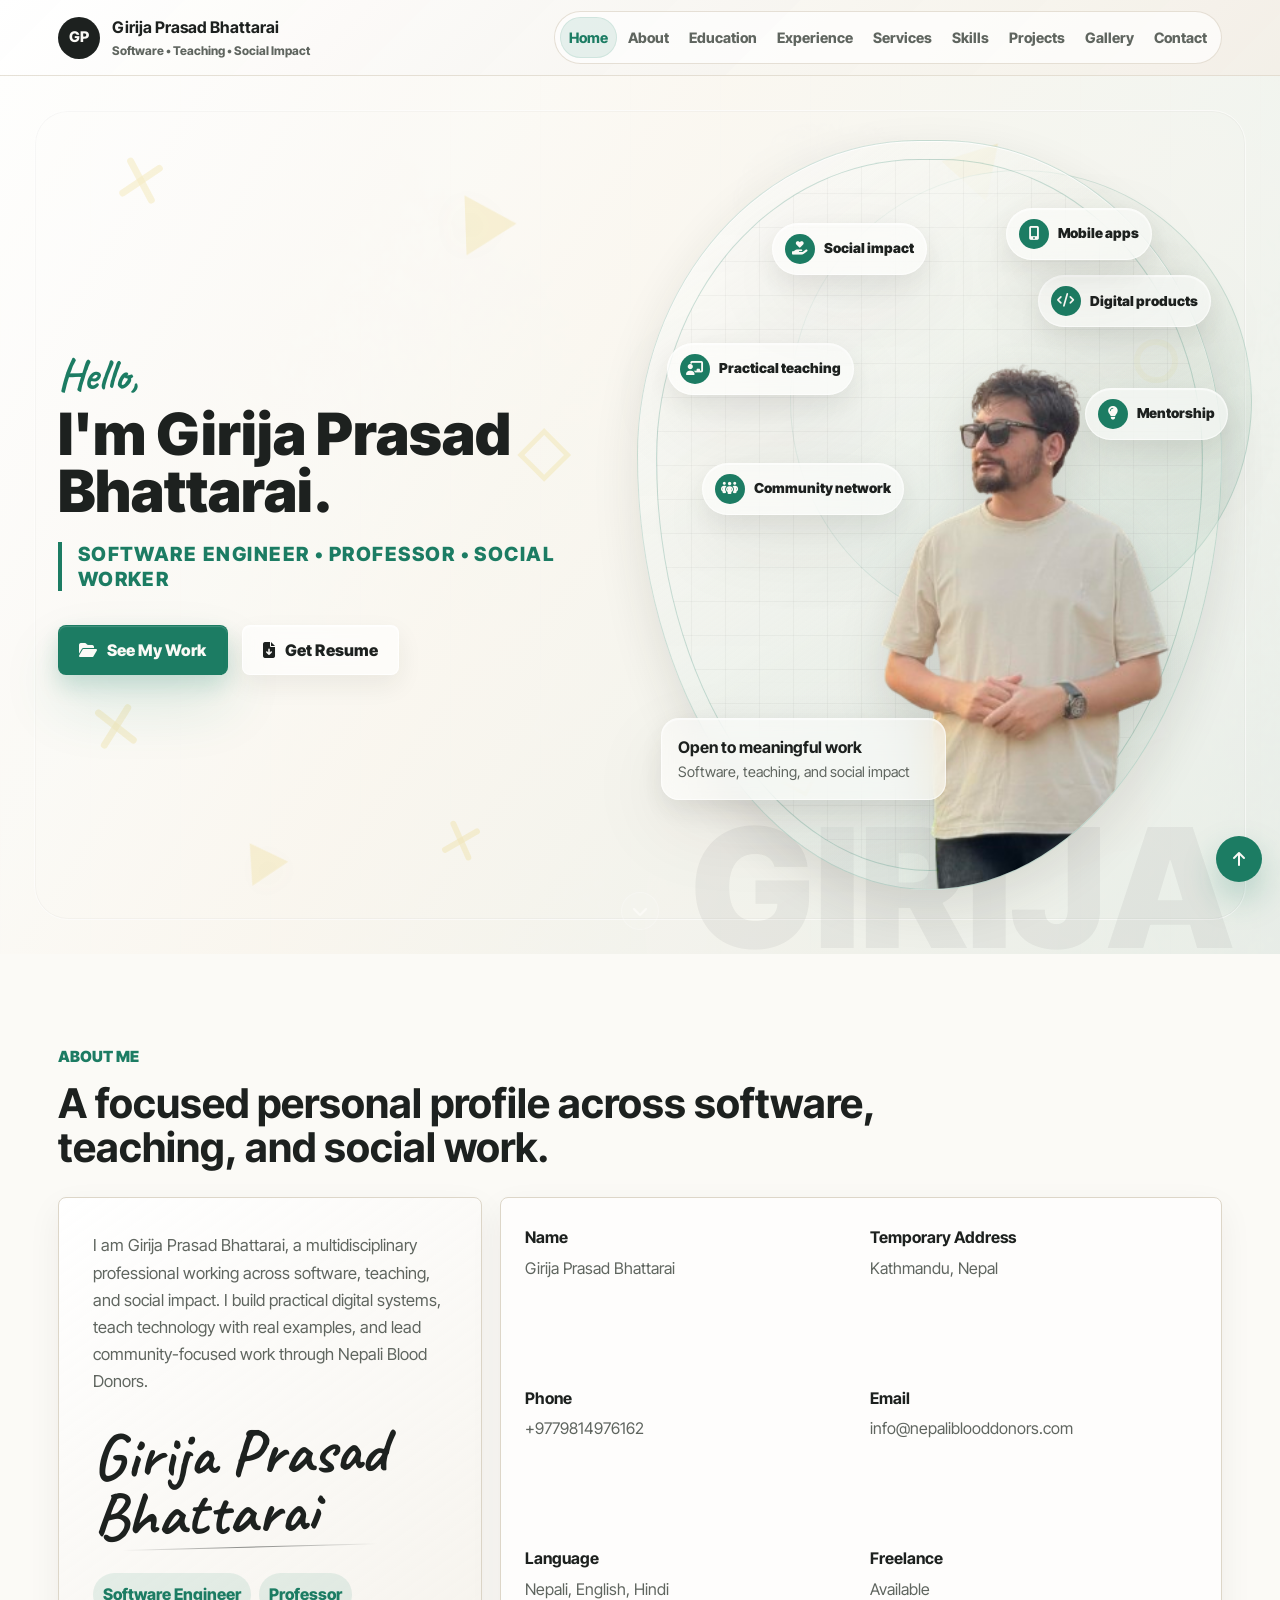
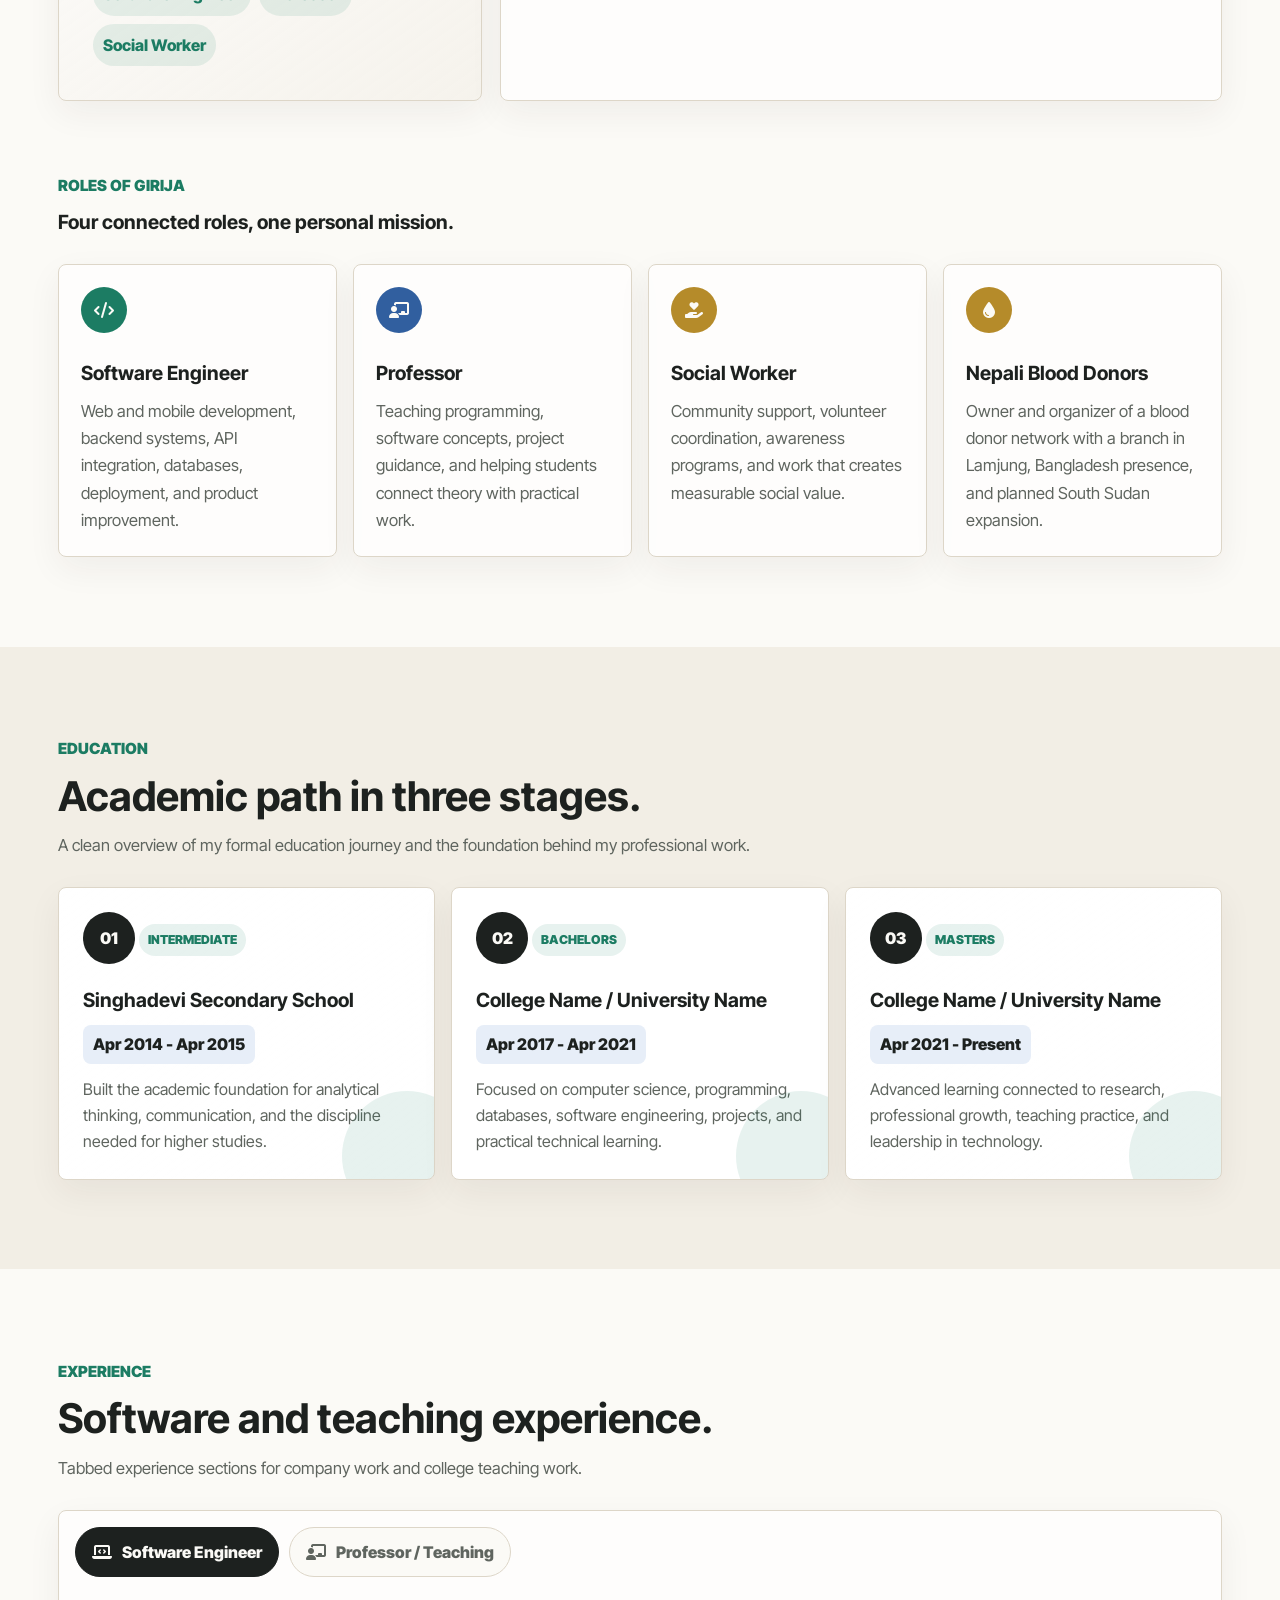
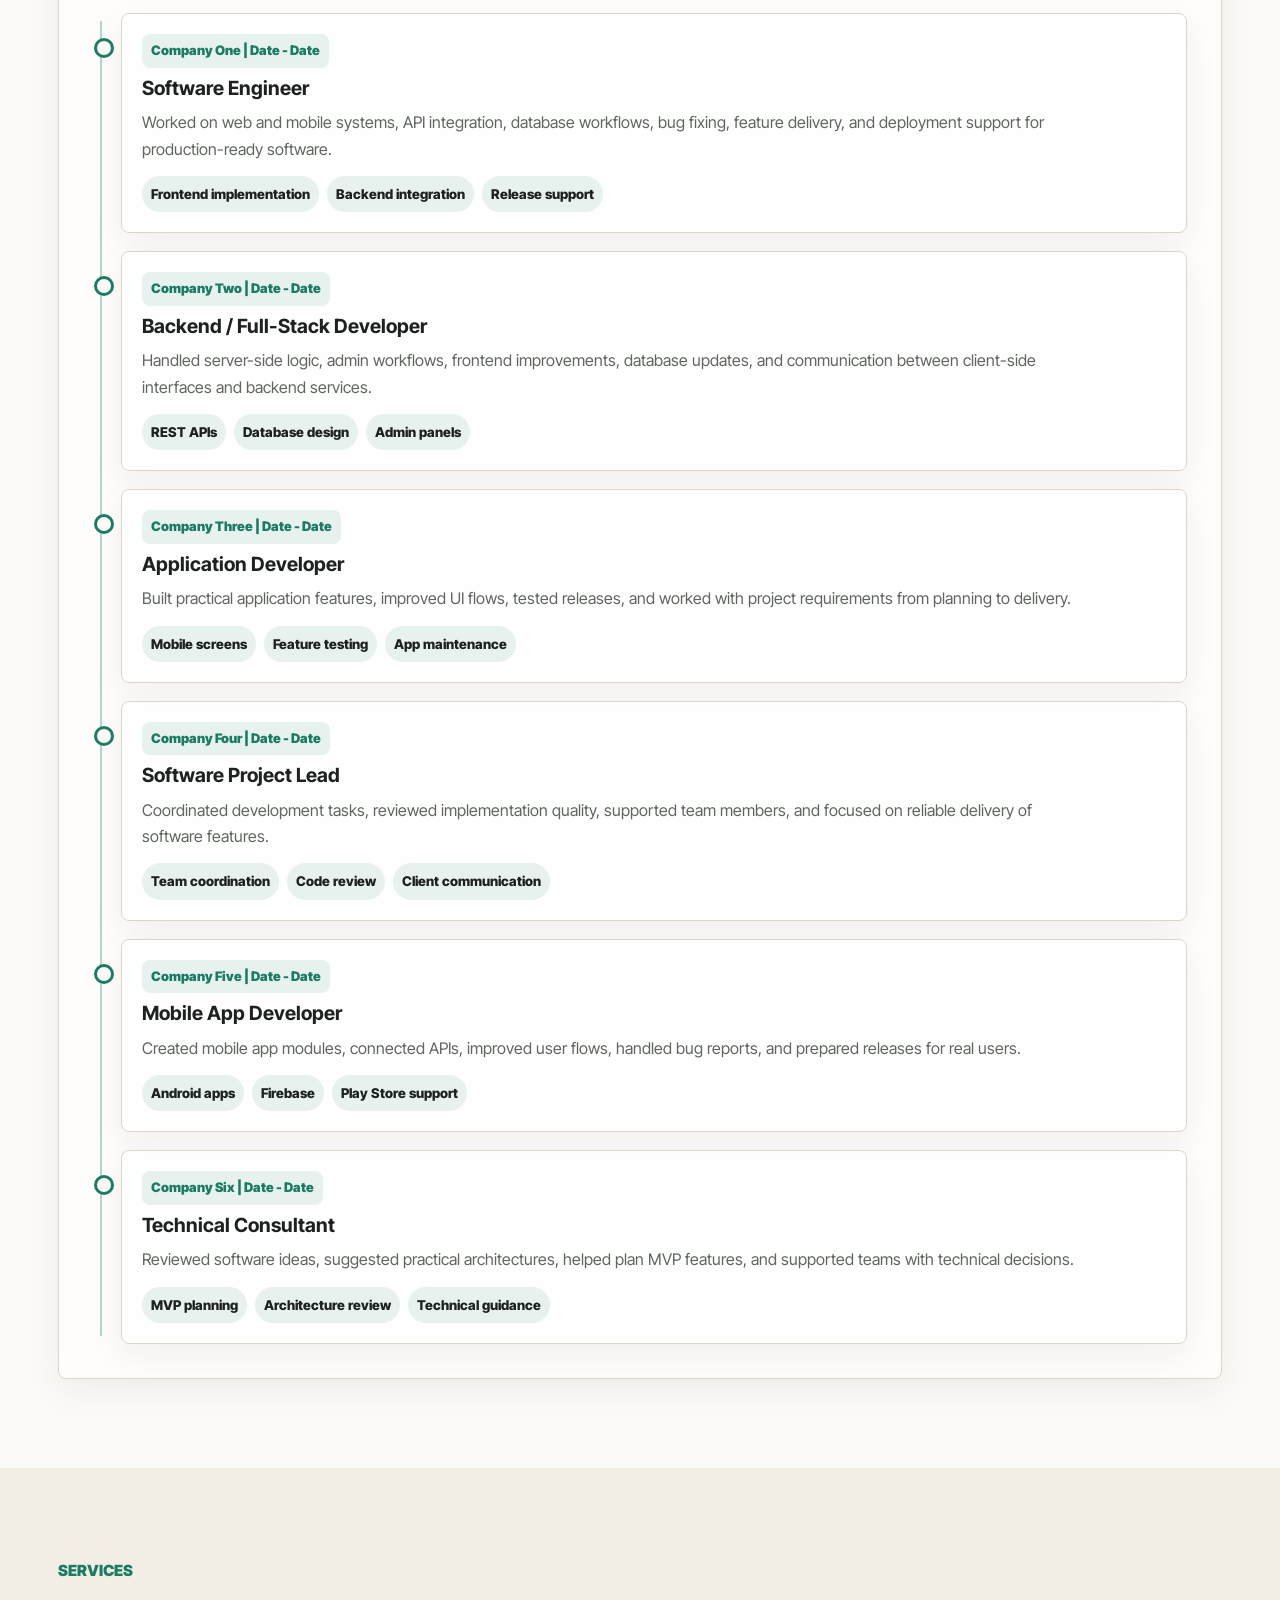
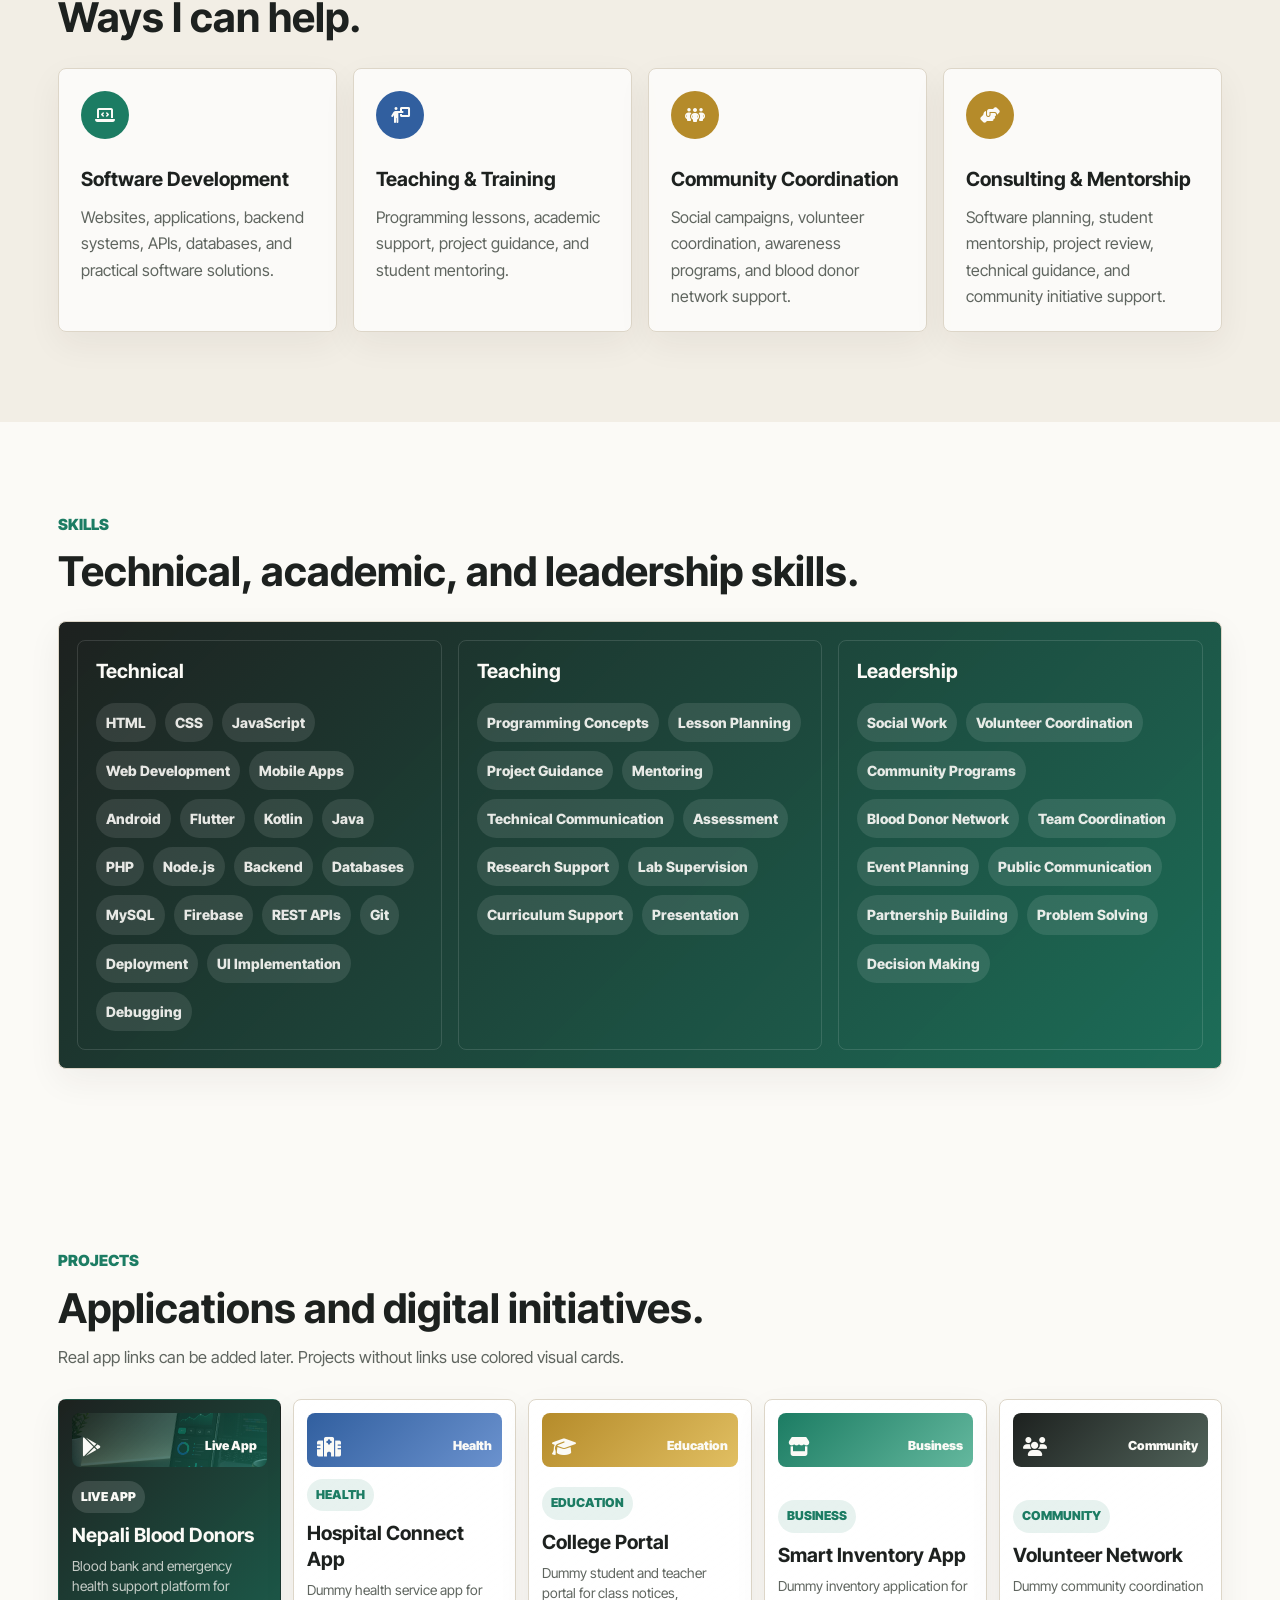
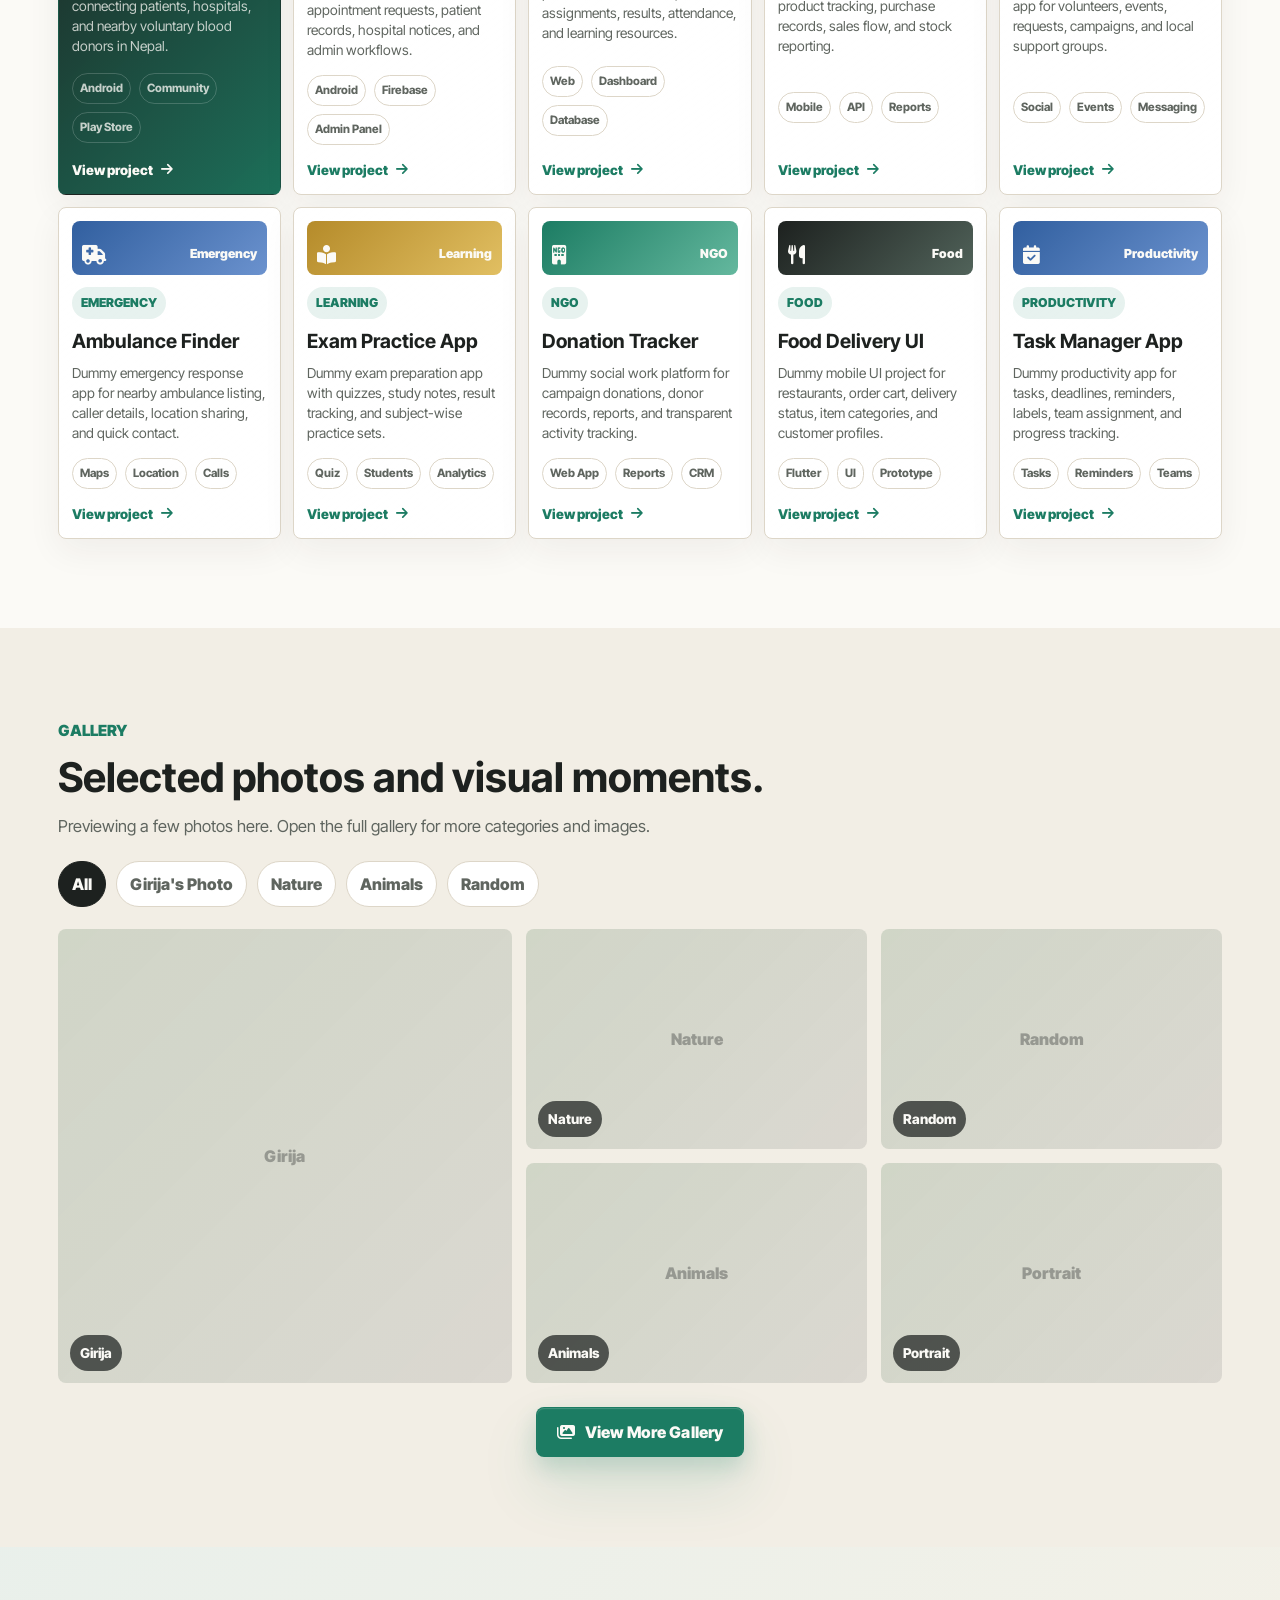
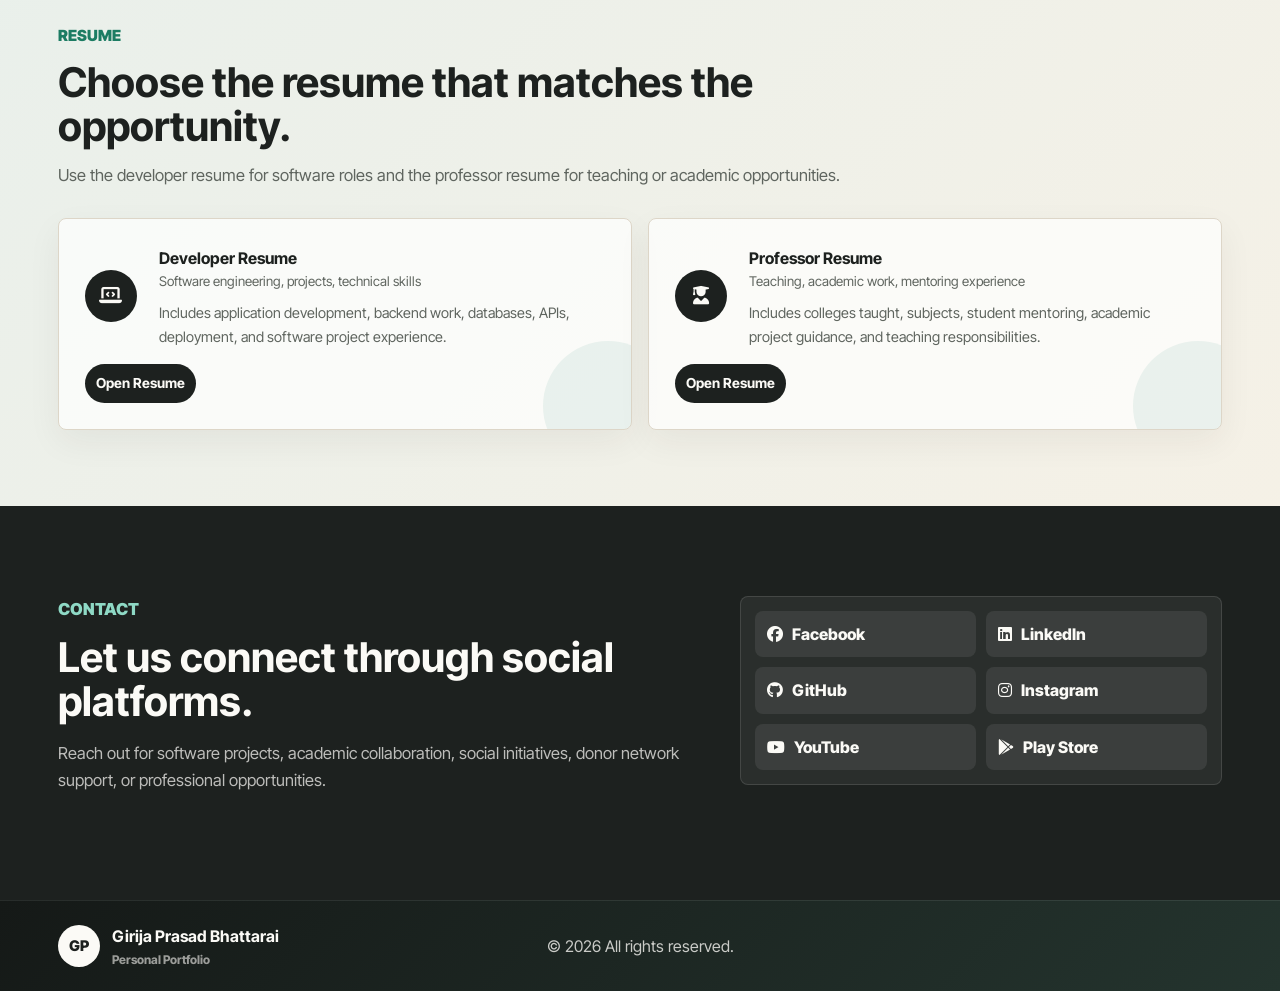
==== index.html @ 66f2dc42 "initial commit" ====
<!DOCTYPE html>
<html lang="en">
<head>
    <meta charset="UTF-8">
    <meta name="viewport" content="width=device-width, initial-scale=1.0">
    <meta name="description" content="Girija Prasad Bhattarai - software engineer, professor, social worker, and owner of Nepali Blood Donors.">
    <title>Girija Prasad Bhattarai | Personal Portfolio</title>
    <link rel="preconnect" href="https://cdnjs.cloudflare.com">
    <link rel="preconnect" href="https://fonts.googleapis.com">
    <link rel="preconnect" href="https://fonts.gstatic.com" crossorigin>
    <link href="https://fonts.googleapis.com/css2?family=Caveat:wght@500..700&family=Inter+Tight:wght@100..900&display=swap" rel="stylesheet">
    <link rel="stylesheet" href="https://cdnjs.cloudflare.com/ajax/libs/font-awesome/6.5.1/css/all.min.css">
    <link rel="stylesheet" href="style.css">
</head>
<body>
    <header class="site-header">
        <a class="brand" href="#home" aria-label="Girija Prasad Bhattarai home">
            <span class="brand-mark">GP</span>
            <span>
                <strong class="brand-text">Girija Prasad Bhattarai</strong>
                <small>Software &bull; Teaching &bull; Social Impact</small>
            </span>
        </a>

        <button class="menu-toggle" type="button" aria-label="Open navigation" aria-expanded="false">
            <i class="fa-solid fa-bars"></i>
        </button>

        <nav class="site-nav" aria-label="Primary navigation">
            <a class="nav-link active" href="#home">Home</a>
            <a class="nav-link" href="#about">About</a>
            <a class="nav-link" href="#education">Education</a>
            <a class="nav-link" href="#experience">Experience</a>
            <a class="nav-link" href="#services">Services</a>
            <a class="nav-link" href="#skills">Skills</a>
            <a class="nav-link" href="#projects">Projects</a>
            <a class="nav-link" href="#gallery">Gallery</a>
            <a class="nav-link" href="#contact">Contact</a>
        </nav>
    </header>

    <main>
        <section id="home" class="hero section-anchor">
            <div class="hero-backdrop" aria-hidden="true"></div>
            <div class="hero-shapes" aria-hidden="true">
                <span class="hero-shape shape-x shape-one"></span>
                <span class="hero-shape shape-triangle shape-two"></span>
                <span class="hero-shape shape-diamond shape-three"></span>
                <span class="hero-shape shape-x shape-four"></span>
                <span class="hero-shape shape-triangle shape-five"></span>
                <span class="hero-shape shape-circle shape-six"></span>
                <span class="hero-shape shape-x shape-seven"></span>
                <span class="hero-shape shape-diamond shape-eight"></span>
                <span class="hero-shape shape-triangle shape-nine"></span>
            </div>

            <div class="hero-layout">
                <div class="hero-text reveal">
                    <p class="welcome">Hello,</p>
                    <h1>I'm Girija Prasad Bhattarai.</h1>
                    <p class="intro">Software Engineer &bull; Professor &bull; Social Worker</p>
                    <div class="hero-actions">
                        <a class="btn dark" href="#projects"><i class="fa-solid fa-folder-open"></i> See My Work</a>
                        <a class="btn light" href="#resume"><i class="fa-solid fa-file-arrow-down"></i> Get Resume</a>
                    </div>
                </div>

                <div class="hero-portrait reveal" aria-hidden="true">
                    <div class="portrait-frame">
                        <div class="portrait-ring"></div>
                        <img src="assets/gp-photo-nobg.png" alt="">
                    </div>
                    <div class="hero-float hero-float-code">
                        <i class="fa-solid fa-code"></i>
                        <span>Digital products</span>
                    </div>
                    <div class="hero-float hero-float-teach">
                        <i class="fa-solid fa-chalkboard-user"></i>
                        <span>Practical teaching</span>
                    </div>
                    <div class="hero-float hero-float-social">
                        <i class="fa-solid fa-hand-holding-heart"></i>
                        <span>Social impact</span>
                    </div>
                    <div class="hero-float hero-float-mobile">
                        <i class="fa-solid fa-mobile-screen-button"></i>
                        <span>Mobile apps</span>
                    </div>
                    <div class="hero-float hero-float-mentor">
                        <i class="fa-solid fa-lightbulb"></i>
                        <span>Mentorship</span>
                    </div>
                    <div class="hero-float hero-float-network">
                        <i class="fa-solid fa-people-group"></i>
                        <span>Community network</span>
                    </div>
                    <div class="hero-badge">
                        <strong>Open to meaningful work</strong>
                        <span>Software, teaching, and social impact</span>
                    </div>
                </div>
            </div>
            <a class="scroll-cue" href="#about" aria-label="Scroll to about section">
                <i class="fa-solid fa-chevron-down"></i>
            </a>
        </section>

        <section id="about" class="section section-anchor">
            <div class="section-title reveal">
                <p class="kicker">About Me</p>
                <h2>A focused personal profile across software, teaching, and social work.</h2>
            </div>

            <div class="about-grid about-modern">
                <article class="story about-card-primary reveal">
                    <p>I am Girija Prasad Bhattarai, a multidisciplinary professional working across software, teaching, and social impact. I build practical digital systems, teach technology with real examples, and lead community-focused work through Nepali Blood Donors.</p>
                    <p class="signature-text">Girija Prasad Bhattarai</p>
                    <div class="about-highlights">
                        <span>Software Engineer</span>
                        <span>Professor</span>
                        <span>Social Worker</span>
                    </div>
                </article>

                <div class="details profile-details reveal">
                    <span><strong>Name</strong> Girija Prasad Bhattarai</span>
                    <span><strong>Temporary Address</strong> Kathmandu, Nepal</span>
                    <span><strong>Phone</strong> +9779814976162</span>
                    <span><strong>Email</strong> info@nepaliblooddonors.com</span>
                    <span><strong>Language</strong> Nepali, English, Hindi</span>
                    <span><strong>Freelance</strong> Available</span>

                </div>
            </div>

            <div class="section-title role-title reveal">
                <p class="kicker">Roles of Girija</p>
                <h3>Four connected roles, one personal mission.</h3>
            </div>

            <div class="work-grid">
                <a class="work-card reveal" href="#experience" data-select-tab="software-panel">
                    <i class="fa-solid fa-code"></i>
                    <h3>Software Engineer</h3>
                    <p>Web and mobile development, backend systems, API integration, databases, deployment, and product improvement.</p>
                </a>
                <a class="work-card reveal" href="#experience" data-select-tab="teaching-panel">
                    <i class="fa-solid fa-chalkboard-user"></i>
                    <h3>Professor</h3>
                    <p>Teaching programming, software concepts, project guidance, and helping students connect theory with practical work.</p>
                </a>
                <a class="work-card reveal" href="social-work.html">
                    <i class="fa-solid fa-hand-holding-heart"></i>
                    <h3>Social Worker</h3>
                    <p>Community support, volunteer coordination, awareness programs, and work that creates measurable social value.</p>
                </a>
                <a class="work-card reveal" href="nepali-blood-donors.html">
                    <i class="fa-solid fa-droplet"></i>
                    <h3>Nepali Blood Donors</h3>
                    <p>Owner and organizer of a blood donor network with a branch in Lamjung, Bangladesh presence, and planned South Sudan expansion.</p>
                </a>
            </div>
        </section>

        <section id="education" class="section muted-section section-anchor">
            <div class="section-title reveal">
                <p class="kicker">Education</p>
                <h2>Academic path in three stages.</h2>
                <p class="section-note">A clean overview of my formal education journey and the foundation behind my professional work.</p>
            </div>

            <div class="education-grid">
                <article class="education-card reveal">
                    <span class="education-step">01</span>
                    <span class="tag">Intermediate</span>
                    <h3>Singhadevi Secondary School</h3>
                    <p class="education-date">Apr 2014 - Apr 2015</p>
                    <p>Built the academic foundation for analytical thinking, communication, and the discipline needed for higher studies.</p>
                </article>
                <article class="education-card reveal">
                    <span class="education-step">02</span>
                    <span class="tag">Bachelors</span>
                    <h3>College Name / University Name</h3>
                    <p class="education-date">Apr 2017 - Apr 2021</p>
                    <p>Focused on computer science, programming, databases, software engineering, projects, and practical technical learning.</p>
                </article>
                <article class="education-card reveal">
                    <span class="education-step">03</span>
                    <span class="tag">Masters</span>
                    <h3>College Name / University Name</h3>
                    <p class="education-date">Apr 2021 - Present</p>
                    <p>Advanced learning connected to research, professional growth, teaching practice, and leadership in technology.</p>
                </article>
            </div>
        </section>

        <section id="experience" class="section section-anchor">
            <div class="section-title reveal">
                <p class="kicker">Experience</p>
                <h2>Software and teaching experience.</h2>
                <p class="section-note">Tabbed experience sections for company work and college teaching work.</p>
            </div>

            <div class="experience-tabs reveal">
                <div class="tab-list" role="tablist" aria-label="Experience categories">
                    <button class="tab-button active" type="button" role="tab" aria-selected="true" aria-controls="software-panel" id="software-tab" data-tab="software-panel">
                        <i class="fa-solid fa-laptop-code"></i>
                        Software Engineer
                    </button>
                    <button class="tab-button" type="button" role="tab" aria-selected="false" aria-controls="teaching-panel" id="teaching-tab" data-tab="teaching-panel">
                        <i class="fa-solid fa-chalkboard-user"></i>
                        Professor / Teaching
                    </button>
                </div>

                <div class="tab-panel active" id="software-panel" role="tabpanel" aria-labelledby="software-tab">
                    <div class="timeline-line" id="software-experience-list"></div>
                </div>

                <div class="tab-panel" id="teaching-panel" role="tabpanel" aria-labelledby="teaching-tab" hidden>
                    <div class="timeline-line" id="teaching-experience-list"></div>
                </div>
            </div>
        </section>

        <section id="services" class="section muted-section section-anchor">
            <div class="section-title reveal">
                <p class="kicker">Services</p>
                <h2>Ways I can help.</h2>
            </div>

            <div class="services-grid" id="services-list"></div>
        </section>

        <section id="skills" class="section section-anchor">
            <div class="section-title reveal">
                <p class="kicker">Skills</p>
                <h2>Technical, academic, and leadership skills.</h2>
            </div>

            <div class="skills-board reveal">
                <div class="skill-column"><h3>Technical</h3><div class="skill-list"><span>HTML</span><span>CSS</span><span>JavaScript</span><span>Web Development</span><span>Mobile Apps</span><span>Android</span><span>Flutter</span><span>Kotlin</span><span>Java</span><span>PHP</span><span>Node.js</span><span>Backend</span><span>Databases</span><span>MySQL</span><span>Firebase</span><span>REST APIs</span><span>Git</span><span>Deployment</span><span>UI Implementation</span><span>Debugging</span></div></div>
                <div class="skill-column"><h3>Teaching</h3><div class="skill-list"><span>Programming Concepts</span><span>Lesson Planning</span><span>Project Guidance</span><span>Mentoring</span><span>Technical Communication</span><span>Assessment</span><span>Research Support</span><span>Lab Supervision</span><span>Curriculum Support</span><span>Presentation</span></div></div>
                <div class="skill-column"><h3>Leadership</h3><div class="skill-list"><span>Social Work</span><span>Volunteer Coordination</span><span>Community Programs</span><span>Blood Donor Network</span><span>Team Coordination</span><span>Event Planning</span><span>Public Communication</span><span>Partnership Building</span><span>Problem Solving</span><span>Decision Making</span></div></div>
            </div>
        </section>

        <section id="projects" class="section section-anchor">
            <div class="section-title reveal">
                <p class="kicker">Projects</p>
                <h2>Applications and digital initiatives.</h2>
                <p class="section-note">Real app links can be added later. Projects without links use colored visual cards.</p>
            </div>

            <div class="projects-grid app-grid" id="projects-list"></div>
        </section>

        <section id="gallery" class="section muted-section section-anchor">
            <div class="section-title reveal">
                <p class="kicker">Gallery</p>
                <h2>Selected photos and visual moments.</h2>
                <p class="section-note">Previewing a few photos here. Open the full gallery for more categories and images.</p>
            </div>

            <div class="gallery-filters reveal" aria-label="Gallery filters">
                <button class="gallery-filter active" type="button" data-filter="all">All</button>
                <button class="gallery-filter" type="button" data-filter="girija">Girija's Photo</button>
                <button class="gallery-filter" type="button" data-filter="nature">Nature</button>
                <button class="gallery-filter" type="button" data-filter="animals">Animals</button>
                <button class="gallery-filter" type="button" data-filter="random">Random</button>
            </div>

            <div class="photo-grid gallery-preview" id="gallery-preview-list"></div>

            <div class="section-actions reveal">
                <a class="btn dark" href="gallery.html"><i class="fa-solid fa-images"></i> View More Gallery</a>
            </div>
        </section>

        <section id="resume" class="section resume-section section-anchor">
            <div class="section-title reveal">
                <p class="kicker">Resume</p>
                <h2>Choose the resume that matches the opportunity.</h2>
                <p class="section-note">Use the developer resume for software roles and the professor resume for teaching or academic opportunities.</p>
            </div>

            <div class="resume-grid">
                <a class="resume-card reveal" href="https://nepaliblooddonors.com" target="_blank" rel="noreferrer"><i class="fa-solid fa-laptop-code"></i><span><strong>Developer Resume</strong><small>Software engineering, projects, technical skills</small><em>Includes application development, backend work, databases, APIs, deployment, and software project experience.</em></span><b>Open Resume</b></a>
                <a class="resume-card reveal" href="https://nepaliblooddonors.com" target="_blank" rel="noreferrer"><i class="fa-solid fa-user-graduate"></i><span><strong>Professor Resume</strong><small>Teaching, academic work, mentoring experience</small><em>Includes colleges taught, subjects, student mentoring, academic project guidance, and teaching responsibilities.</em></span><b>Open Resume</b></a>
            </div>
        </section>

        <section id="contact" class="section contact-section section-anchor">
            <div class="contact-layout reveal">
                <div>
                    <p class="kicker">Contact</p>
                    <h2>Let us connect through social platforms.</h2>
                    <p>Reach out for software projects, academic collaboration, social initiatives, donor network support, or professional opportunities.</p>
                </div>

                <div class="social-panel">
                    <a href="https://www.facebook.com/" target="_blank" rel="noreferrer"><i class="fa-brands fa-facebook"></i> Facebook</a>
                    <a href="https://www.linkedin.com/" target="_blank" rel="noreferrer"><i class="fa-brands fa-linkedin"></i> LinkedIn</a>
                    <a href="https://github.com/" target="_blank" rel="noreferrer"><i class="fa-brands fa-github"></i> GitHub</a>
                    <a href="https://www.instagram.com/" target="_blank" rel="noreferrer"><i class="fa-brands fa-instagram"></i> Instagram</a>
                    <a href="https://www.youtube.com/" target="_blank" rel="noreferrer"><i class="fa-brands fa-youtube"></i> YouTube</a>
                    <a href="https://play.google.com/store/apps/details?id=com.blooddonation.nepal" target="_blank" rel="noreferrer"><i class="fa-brands fa-google-play"></i> Play Store</a>
                </div>
            </div>
        </section>
    </main>

    <footer class="site-footer">
        <a class="footer-brand" href="#home"><span class="brand-mark">GP</span><span><strong>Girija Prasad Bhattarai</strong><small>Personal Portfolio</small></span></a>
        <span>&copy; <span id="year"></span> All rights reserved.</span>
    </footer>

    <a class="floating-back-top" href="#home" aria-label="Back to top">
        <i class="fa-solid fa-arrow-up"></i>
    </a>

    <script src="data/projects.js"></script>
    <script src="data/experience.js"></script>
    <script src="data/services.js"></script>
    <script src="data/gallery.js"></script>
    <script src="script.js"></script>
</body>
</html>
---- style.css ----
:root {
    --paper: #fbfaf6;
    --cream: #f2eee5;
    --ink: #1d211f;
    --soft-ink: #5f655f;
    --line: #ddd6c8;
    --green: #1c7c63;
    --gold: #b58b2a;
    --blue: #315f9f;
    --white: #ffffff;
    --shadow: 0 18px 48px rgba(49, 42, 32, 0.1);
    --shadow-soft: 0 1px 2px rgba(29, 33, 31, 0.04), 0 12px 30px rgba(49, 42, 32, 0.08), 0 40px 90px rgba(49, 42, 32, 0.08);
    --shadow-float: 0 1px 1px rgba(255, 255, 255, 0.65) inset, 0 10px 28px rgba(49, 42, 32, 0.09), 0 28px 80px rgba(49, 42, 32, 0.08);
    --glass: rgba(255, 255, 255, 0.52);
    --glass-border: rgba(255, 255, 255, 0.58);
    --radius: 8px;
    --header: 76px;
    --page-x: clamp(16px, 4.5vw, 62px);
}

* {
    box-sizing: border-box;
}

html {
    scroll-behavior: smooth;
}

body {
    margin: 0;
    color: var(--ink);
    background: var(--paper);
    font-family: "Inter Tight", Inter, ui-sans-serif, system-ui, -apple-system, BlinkMacSystemFont, "Segoe UI", sans-serif;
    line-height: 1.65;
}

img {
    display: block;
    max-width: 100%;
}

a {
    color: inherit;
    text-decoration: none;
}

button {
    font: inherit;
}

.site-header {
    position: sticky;
    top: 0;
    z-index: 20;
    min-height: var(--header);
    display: flex;
    align-items: center;
    justify-content: space-between;
    gap: 12px;
    padding: 10px var(--page-x);
    background:
        linear-gradient(135deg, rgba(255, 255, 255, 0.9), rgba(242, 238, 229, 0.86)),
        rgba(251, 250, 246, 0.86);
    border-bottom: 1px solid rgba(221, 214, 200, 0.72);
    backdrop-filter: blur(16px);
}

.brand {
    display: inline-flex;
    align-items: center;
    gap: 12px;
    min-width: 0;
    font-weight: 800;
}

.brand-mark {
    width: 42px;
    height: 42px;
    display: inline-grid;
    place-items: center;
    flex: 0 0 auto;
    border-radius: 50%;
    color: var(--paper);
    background: var(--ink);
    font-size: 0.92rem;
}

.brand-text {
    display: block;
    white-space: nowrap;
    overflow: hidden;
    text-overflow: ellipsis;
}

.brand small,
.footer-brand small {
    display: block;
    color: var(--soft-ink);
    font-size: 0.75rem;
    font-weight: 750;
}

.site-nav {
    display: flex;
    align-items: center;
    gap: 2px;
    padding: 5px;
    border: 1px solid rgba(221, 214, 200, 0.74);
    border-radius: 999px;
    background: rgba(255, 255, 255, 0.66);
}

.nav-link {
    padding: 9px 9px;
    border-radius: 999px;
    color: var(--soft-ink);
    font-size: 0.9rem;
    font-weight: 750;
    transition: color 180ms ease, background 180ms ease;
}

.nav-link:hover,
.nav-link.active {
    color: var(--green);
    background: rgba(28, 124, 99, 0.1);
}

.nav-link.active {
    box-shadow: inset 0 0 0 1px rgba(28, 124, 99, 0.1);
}

.menu-toggle {
    display: none;
    width: 42px;
    height: 42px;
    border: 1px solid var(--line);
    border-radius: var(--radius);
    background: var(--white);
    color: var(--ink);
}

.section {
    padding: clamp(56px, 7vw, 90px) var(--page-x);
}

.section-anchor {
    scroll-margin-top: calc(var(--header) + 18px);
}

.hero {
    min-height: calc(100vh - var(--header));
    position: relative;
    display: grid;
    place-items: center;
    padding: clamp(34px, 5vw, 68px) var(--page-x);
    overflow: hidden;
    color: var(--ink);
    background:
        linear-gradient(118deg, rgba(255, 255, 255, 0.98) 0%, rgba(250, 247, 240, 0.92) 42%, rgba(229, 239, 234, 0.78) 100%),
        linear-gradient(180deg, #fffdfa 0%, #efe8dc 100%);
}

.hero-text {
    position: relative;
    z-index: 2;
    width: auto;
    max-width: 760px;
    margin: 0;
    text-align: left;
}

.hero-backdrop {
    position: absolute;
    inset: 0;
    background:
        linear-gradient(90deg, rgba(251, 250, 246, 0.98), rgba(251, 250, 246, 0.78)),
        url("assets/gp-photo.jpg") center / cover no-repeat;
    opacity: 0.14;
}

.hero-backdrop::after {
    content: "";
    position: absolute;
    inset: 0;
    background:
        linear-gradient(90deg, rgba(251, 250, 246, 0.9), rgba(251, 250, 246, 0.42)),
        repeating-linear-gradient(90deg, rgba(29, 33, 31, 0.04) 0 1px, transparent 1px 90px);
}

.hero::before {
    content: "";
    position: absolute;
    inset: clamp(18px, 3vw, 34px);
    border: 1px solid rgba(255, 255, 255, 0.68);
    border-radius: 34px;
    box-shadow: inset 0 0 0 1px rgba(29, 33, 31, 0.035);
    pointer-events: none;
}

.hero::after {
    content: "GIRIJA";
    position: absolute;
    right: max(14px, calc(var(--page-x) - 12px));
    bottom: 0;
    z-index: 1;
    color: rgba(29, 33, 31, 0.055);
    font-size: clamp(4.8rem, 13vw, 12.5rem);
    font-weight: 950;
    line-height: 0.8;
    pointer-events: none;
}

.hero-shapes {
    position: absolute;
    inset: 0;
    z-index: 1;
    pointer-events: none;
}

.hero-shape {
    position: absolute;
    display: block;
    color: rgba(224, 189, 42, 0.6);
    opacity: 0.26;
}

.shape-x {
    width: clamp(34px, 4vw, 62px);
    height: clamp(34px, 4vw, 62px);
}

.shape-x::before,
.shape-x::after {
    content: "";
    position: absolute;
    left: 50%;
    top: 0;
    width: 7px;
    height: 100%;
    border-radius: 999px;
    background: currentColor;
    transform-origin: center;
}

.shape-x::before {
    transform: translateX(-50%) rotate(42deg);
}

.shape-x::after {
    transform: translateX(-50%) rotate(-42deg);
}

.shape-triangle {
    width: 0;
    height: 0;
    border-left: clamp(18px, 2.4vw, 32px) solid transparent;
    border-right: clamp(18px, 2.4vw, 32px) solid transparent;
    border-bottom: clamp(32px, 4vw, 56px) solid currentColor;
    filter: drop-shadow(0 12px 18px rgba(181, 139, 42, 0.14));
}

.shape-diamond {
    width: clamp(28px, 3vw, 44px);
    height: clamp(28px, 3vw, 44px);
    border: 5px solid currentColor;
    transform: rotate(45deg);
}

.shape-circle {
    width: clamp(30px, 3.4vw, 52px);
    height: clamp(30px, 3.4vw, 52px);
    border: 6px solid currentColor;
    border-radius: 50%;
}

.shape-one {
    left: 9%;
    top: 9%;
    transform: rotate(14deg);
}

.shape-two {
    left: 36%;
    top: 14%;
    transform: rotate(88deg);
}

.shape-three {
    left: 41%;
    top: 41%;
}

.shape-four {
    left: 7%;
    bottom: 23%;
    transform: rotate(-10deg);
}

.shape-five {
    right: 21%;
    top: 7%;
    transform: rotate(42deg);
}

.shape-six {
    right: 8%;
    top: 30%;
}

.shape-seven {
    left: 34%;
    bottom: 10%;
    transform: rotate(18deg) scale(0.84);
}

.shape-eight {
    right: 36%;
    bottom: 18%;
    transform: rotate(28deg) scale(0.76);
}

.shape-nine {
    left: 18%;
    bottom: 8%;
    transform: rotate(-34deg) scale(0.72);
}

.hero-layout {
    position: relative;
    z-index: 2;
    width: min(1260px, 100%);
    display: grid;
    grid-template-columns: minmax(0, 0.86fr) minmax(390px, 1fr);
    align-items: center;
    gap: clamp(34px, 6vw, 96px);
}

.kicker {
    margin: 0 0 12px;
    color: var(--green);
    font-size: clamp(0.9rem, 1.2vw, 1.05rem);
    font-weight: 900;
    letter-spacing: 0;
    text-transform: uppercase;
}

h1,
h2,
h3,
p {
    overflow-wrap: anywhere;
}

h1 {
    margin: 0;
    max-width: 980px;
    font-size: clamp(2.6rem, 6vw, 6.1rem);
    line-height: 0.96;
    letter-spacing: 0;
}

.hero h1 {
    max-width: 700px;
    font-size: clamp(2.25rem, 4.55vw, 4.55rem);
    line-height: 0.98;
    font-weight: 870;
}

h2 {
    margin: 0;
    max-width: 840px;
    font-size: clamp(1.8rem, 3.2vw, 3.35rem);
    line-height: 1.08;
    letter-spacing: 0;
}

h3 {
    margin: 0;
    font-size: 1.22rem;
    line-height: 1.3;
}

.intro,
.section-title > p:not(.kicker),
.story p,
.work-card p,
.project-card p,
.contact-layout p {
    color: var(--soft-ink);
    font-size: 1.03rem;
}

.intro {
    display: inline-flex;
    align-items: center;
    width: fit-content;
    max-width: 100%;
    margin: 22px 0 0;
    padding: 0 0 0 16px;
    border-left: 4px solid var(--green);
    color: var(--green);
    font-size: clamp(1rem, 1.55vw, 1.22rem);
    font-weight: 830;
    letter-spacing: 0.075em;
    line-height: 1.25;
    text-transform: uppercase;
}

.welcome {
    display: block;
    width: fit-content;
    margin: 0 0 12px;
    color: var(--green);
    font-family: "Caveat", "Inter Tight", cursive;
    font-size: clamp(2rem, 3.4vw, 3rem);
    font-weight: 700;
    line-height: 0.9;
}

.welcome::before {
    content: none;
}

.hero-actions {
    justify-content: flex-start;
    display: flex;
    flex-wrap: wrap;
    gap: 14px;
    margin-top: 34px;
}

.hero-portrait {
    position: relative;
    min-height: min(720px, 78vh);
    display: grid;
    align-items: center;
    justify-items: center;
    justify-self: end;
    width: min(610px, 100%);
}

.hero-portrait::before {
    /* content: "";
    position: absolute;
    left: 50%;
    bottom: 1%;
    width: min(500px, 86vw);
    height: 72px;
    border-radius: 50%;
    background: rgba(29, 33, 31, 0.11);
    filter: blur(20px);
    transform: translateX(-50%); */
    display: none;
}

.hero-portrait::after {
    content: "";
    position: absolute;
    right: -5%;
    top: 4%;
    width: min(460px, 78vw);
    height: min(460px, 78vw);
    border-radius: 50%;
    background:
        linear-gradient(145deg, rgba(255, 255, 255, 0.78), rgba(28, 124, 99, 0.1)),
        linear-gradient(180deg, rgba(181, 139, 42, 0.08), transparent);
    border: 1px solid rgba(28, 124, 99, 0.16);
    transform: rotate(-7deg);
}

.portrait-frame {
    position: relative;
    z-index: 3;
    width: min(585px, 90vw);
    aspect-ratio: 0.78 / 1;
    display: grid;
    place-items: end center;

    overflow: hidden;

    border-radius: 48% 48% 50% 50% / 42% 42% 58% 58%;
    border: 1px solid rgba(28, 124, 99, 0.18);

    background:
        linear-gradient(145deg, rgba(255, 255, 255, 0.78), rgba(28, 124, 99, 0.08)),
        linear-gradient(180deg, rgba(181, 139, 42, 0.08), transparent);

    box-shadow:
        inset 0 1px 0 rgba(255, 255, 255, 0.78),
        0 18px 48px rgba(49, 42, 32, 0.11);
}

.portrait-frame::after {
    display: none;
}

.hero-portrait img {
    position: relative;
    z-index: 3;

    width: 112%;
    height: 112%;

    object-fit: contain;
    object-position: center bottom;

    transform: translateY(18px);
    filter: drop-shadow(0 18px 24px rgba(49, 42, 32, 0.14));
}

.portrait-ring {
    position: absolute;
    inset: 18px;
    z-index: 1;
    border: 1px solid rgba(28, 124, 99, 0.22);
    border-radius: inherit;

    background:
        linear-gradient(90deg, rgba(29, 33, 31, 0.035) 1px, transparent 1px),
        linear-gradient(0deg, rgba(29, 33, 31, 0.035) 1px, transparent 1px);
    background-size: 34px 34px;
}

.hero-float {
    position: absolute;
    z-index: 5;
    display: inline-flex;
    align-items: center;
    gap: 9px;
    padding: 10px 12px;
    border: 1px solid var(--glass-border);
    border-radius: 999px;
    color: var(--ink);
    background: var(--glass);
    box-shadow: var(--shadow-float);
    -webkit-backdrop-filter: blur(15px) saturate(1.22);
    backdrop-filter: blur(15px) saturate(1.22);
    font-size: 0.86rem;
    font-weight: 900;
}

.hero-float i {
    width: 30px;
    height: 30px;
    display: inline-grid;
    place-items: center;
    border-radius: 50%;
    color: var(--paper);
    background: var(--green);
}

.hero-float-code {
    right: 2%;
    top: 18%;
}

.hero-float-teach {
    left: 5%;
    top: 27%;
}

.hero-float-social {
    left: 23%;
    top: 11%;
}

.hero-float-mobile {
    right: 12%;
    top: 9%;
}

.hero-float-mentor {
    right: -1%;
    top: 33%;
}

.hero-float-network {
    left: 11%;
    top: 43%;
}

.hero-badge {
    position: absolute;
    left: 4%;
    bottom: 12%;
    z-index: 5;
    width: min(285px, 74vw);
    padding: 15px 16px;
    border: 1px solid var(--glass-border);
    border-radius: 18px;
    background: var(--glass);
    box-shadow: var(--shadow-float);
    -webkit-backdrop-filter: blur(15px) saturate(1.22);
    backdrop-filter: blur(15px) saturate(1.22);
}

.hero-badge strong,
.hero-badge span {
    display: block;
}

.hero-badge span {
    color: var(--soft-ink);
    font-size: 0.9rem;
}

.btn {
    min-height: 50px;
    display: inline-flex;
    align-items: center;
    justify-content: center;
    gap: 10px;
    padding: 14px 20px;
    border-radius: var(--radius);
    border: 1px solid transparent;
    font-weight: 850;
    line-height: 1;
    letter-spacing: 0.01em;
    transition: transform 180ms ease, box-shadow 180ms ease;
}

.btn:hover {
    transform: translateY(-2px);
}

.btn.dark {
    color: var(--paper);
    background: var(--green);
    box-shadow: 0 1px 1px rgba(255, 255, 255, 0.18) inset, 0 10px 22px rgba(28, 124, 99, 0.2), 0 30px 60px rgba(28, 124, 99, 0.14);
}

.btn.light {
    color: var(--ink);
    background: rgba(255, 255, 255, 0.62);
    border-color: rgba(255, 255, 255, 0.76);
    box-shadow: 0 1px 1px rgba(255, 255, 255, 0.68) inset, 0 10px 26px rgba(49, 42, 32, 0.07);
    -webkit-backdrop-filter: blur(15px) saturate(1.18);
    backdrop-filter: blur(15px) saturate(1.18);
}

.scroll-cue {
    position: absolute;
    left: 50%;
    bottom: 24px;
    z-index: 2;
    width: 38px;
    height: 38px;
    display: grid;
    place-items: center;
    border: 1px solid rgba(255, 255, 255, 0.24);
    border-radius: 50%;
    color: var(--paper);
    background: rgba(255, 255, 255, 0.08);
    transform: translateX(-50%);
}

.section-title {
    max-width: 900px;
    margin-bottom: 28px;
}

.section-note {
    margin-top: 14px;
}

.about-grid {
    display: grid;
    grid-template-columns: minmax(0, 1.2fr) minmax(280px, 0.8fr);
    gap: 18px;
}

.story,
.details,
.work-card,
.education-card,
.experience-tabs,
.service-card,
.skills-board,
.project-card,
.resume-card,
.social-panel {
    border: 1px solid var(--line);
    border-radius: var(--radius);
    background: rgba(255, 255, 255, 0.72);
    box-shadow: 0 12px 34px rgba(49, 42, 32, 0.06);
}

.story {
    padding: clamp(22px, 3.4vw, 34px);
    background:
        linear-gradient(135deg, rgba(255, 255, 255, 0.92), rgba(242, 238, 229, 0.72)),
        var(--white);
}

.about-modern {
    grid-template-columns: minmax(280px, 0.74fr) minmax(0, 1.26fr);
    align-items: stretch;
}

.about-card-primary {
    position: relative;
    overflow: hidden;
    color: var(--ink);
    background:
        linear-gradient(145deg, rgba(255, 255, 255, 0.94), rgba(242, 238, 229, 0.72)),
        var(--white);
}

.about-card-primary p {
    color: var(--soft-ink);
}

.about-highlights {
    display: flex;
    flex-wrap: wrap;
    gap: 8px;
    margin-top: 26px;
}

.about-highlights span {
    padding: 8px 10px;
    border-radius: 999px;
    color: var(--green);
    background: rgba(28, 124, 99, 0.1);
    font-weight: 800;
}

.signature-text {
    width: fit-content;
    margin-top: 28px !important;
    color: var(--ink) !important;
    font-family: "Caveat", "Brush Script MT", "Segoe Script", cursive;
    font-size: clamp(2.4rem, 5vw, 4rem) !important;
    font-weight: 700;
    line-height: 0.92;
    letter-spacing: 0;
    transform: rotate(-1.5deg);
}

.signature-text::after {
    content: "";
    display: block;
    width: 72%;
    height: 1px;
    margin-top: 5px;
    margin-left: 8%;
    background: linear-gradient(90deg, transparent, rgba(29, 33, 31, 0.52), transparent);
}

.story p {
    margin: 0;
    max-width: 790px;
}

.story p + p {
    margin-top: 18px;
}

.details {
    display: grid;
    padding: 10px 24px;
}

.profile-details {
    grid-template-columns: repeat(2, minmax(0, 1fr));
    gap: 0 18px;
    background: rgba(255, 255, 255, 0.72);
    border-color: var(--line);
}

.details span {
    display: flex;
    flex-direction: column;
    justify-content: flex-start;
    gap: 4px;
    padding: 16px 0;
    border-bottom: 0;
    color: var(--soft-ink);
}

.profile-details span {
    color: var(--soft-ink);
}

.profile-details strong {
    color: var(--ink);
}

.details span:last-child {
    border-bottom: 0;
}

.details strong {
    color: var(--ink);
}

.muted-section {
    background: var(--cream);
}

.role-title {
    margin-top: clamp(46px, 6vw, 72px);
}

.work-grid {
    display: grid;
    grid-template-columns: repeat(4, minmax(0, 1fr));
    gap: 16px;
}

.work-card {
    min-height: 260px;
    padding: 22px;
    display: block;
    transition: transform 180ms ease, box-shadow 180ms ease, border-color 180ms ease;
}

.work-card:hover {
    transform: translateY(-3px);
    border-color: rgba(28, 124, 99, 0.38);
    box-shadow: var(--shadow);
}

.work-card i {
    width: 46px;
    height: 46px;
    display: inline-grid;
    place-items: center;
    margin-bottom: 28px;
    border-radius: 50%;
    color: var(--paper);
    background: var(--green);
}

.work-card:nth-child(2) i {
    background: var(--blue);
}

.work-card:nth-child(3) i,
.work-card:nth-child(4) i {
    background: var(--gold);
}

.work-card p {
    margin: 12px 0 0;
}

.education-grid {
    display: grid;
    grid-template-columns: repeat(3, minmax(0, 1fr));
    gap: 16px;
}

.education-card {
    position: relative;
    min-height: 280px;
    padding: 24px;
    overflow: hidden;
    background:
        linear-gradient(145deg, rgba(255, 255, 255, 0.86), rgba(255, 255, 255, 0.58)),
        var(--white);
}

.education-card::after {
    content: "";
    position: absolute;
    right: -38px;
    bottom: -42px;
    width: 130px;
    height: 130px;
    border-radius: 50%;
    background: rgba(28, 124, 99, 0.1);
}

.education-step {
    display: inline-grid;
    place-items: center;
    width: 52px;
    height: 52px;
    margin-bottom: 24px;
    border-radius: 50%;
    color: var(--paper);
    background: var(--ink);
    font-weight: 950;
}

.education-card p {
    margin: 12px 0 0;
    color: var(--soft-ink);
}

.education-date {
    width: fit-content;
    padding: 6px 10px;
    border-radius: var(--radius);
    color: var(--ink) !important;
    background: #e7eef8;
    font-weight: 850;
}

.experience-tabs {
    padding: 16px;
}

.tab-list {
    display: flex;
    flex-wrap: wrap;
    gap: 10px;
    margin-bottom: 18px;
}

.tab-button {
    min-height: 48px;
    display: inline-flex;
    align-items: center;
    gap: 10px;
    padding: 11px 16px;
    border: 1px solid var(--line);
    border-radius: 999px;
    color: var(--soft-ink);
    background: var(--paper);
    cursor: pointer;
    font-weight: 850;
}

.tab-button.active {
    color: var(--paper);
    background: var(--ink);
    border-color: var(--ink);
}

.tab-panel {
    padding: clamp(10px, 2vw, 18px);
}

.timeline-line {
    position: relative;
    display: grid;
    gap: 18px;
    padding-left: 28px;
}

.timeline-line::before {
    content: "";
    position: absolute;
    top: 8px;
    bottom: 8px;
    left: 7px;
    width: 2px;
    background: rgba(28, 124, 99, 0.32);
}

.timeline-card {
    position: relative;
    padding: 20px;
    border: 1px solid var(--line);
    border-radius: var(--radius);
    background: rgba(255, 255, 255, 0.78);
    box-shadow: 0 12px 34px rgba(49, 42, 32, 0.06);
}

.timeline-card::before {
    content: "";
    position: absolute;
    top: 24px;
    left: -28px;
    width: 14px;
    height: 14px;
    border: 3px solid var(--green);
    border-radius: 50%;
    background: var(--paper);
}

.timeline-date {
    display: inline-flex;
    width: fit-content;
    margin-bottom: 8px;
    padding: 6px 9px;
    border-radius: var(--radius);
    color: var(--green);
    background: rgba(28, 124, 99, 0.1);
    font-size: 0.82rem;
    font-weight: 900;
}

.timeline-card p {
    max-width: 940px;
    margin: 8px 0 0;
    color: var(--soft-ink);
}

.subject-list {
    display: flex;
    flex-wrap: wrap;
    gap: 8px;
    padding: 0;
    margin: 14px 0 0;
    list-style: none;
}

.subject-list li {
    padding: 7px 9px;
    border-radius: 999px;
    color: var(--ink);
    background: rgba(28, 124, 99, 0.1);
    font-size: 0.84rem;
    font-weight: 800;
}

.services-grid {
    display: grid;
    grid-template-columns: repeat(4, minmax(0, 1fr));
    gap: 16px;
}

.service-card {
    min-height: 260px;
    padding: 22px;
    transition: transform 180ms ease, box-shadow 180ms ease;
}

.service-card:hover {
    transform: translateY(-3px);
    box-shadow: var(--shadow);
}

.service-card i {
    width: 48px;
    height: 48px;
    display: inline-grid;
    place-items: center;
    margin-bottom: 28px;
    border-radius: 50%;
    color: var(--paper);
    background: var(--green);
}

.service-card:nth-child(2) i {
    background: var(--blue);
}

.service-card:nth-child(3) i,
.service-card:nth-child(4) i {
    background: var(--gold);
}

.service-card p {
    margin: 12px 0 0;
    color: var(--soft-ink);
}

.skills-board {
    display: grid;
    grid-template-columns: repeat(3, minmax(0, 1fr));
    gap: 16px;
    padding: 18px;
    background:
        linear-gradient(135deg, rgba(29, 33, 31, 0.96), rgba(28, 124, 99, 0.84)),
        var(--ink);
}

.skill-column {
    padding: 18px;
    border: 1px solid rgba(255, 255, 255, 0.13);
    border-radius: var(--radius);
}

.skill-column h3 {
    color: var(--paper);
}

.skill-list {
    display: flex;
    flex-wrap: wrap;
    gap: 9px;
    margin-top: 18px;
}

.skill-list span {
    padding: 8px 10px;
    border-radius: 999px;
    color: rgba(251, 250, 246, 0.9);
    background: rgba(255, 255, 255, 0.1);
    font-size: 0.88rem;
    font-weight: 800;
}

.projects-grid {
    display: grid;
    grid-template-columns: repeat(5, minmax(0, 1fr));
    gap: 12px;
}

.project-card {
    min-height: 205px;
    display: flex;
    flex-direction: column;
    justify-content: space-between;
    padding: 13px;
    transition: transform 180ms ease, box-shadow 180ms ease;
}

.project-card:hover {
    transform: translateY(-3px);
    box-shadow: var(--shadow);
}

.project-card.featured {
    grid-column: auto;
    color: var(--paper);
    background:
        linear-gradient(135deg, rgba(29, 33, 31, 0.92), rgba(28, 124, 99, 0.86)),
        var(--ink);
    border-color: transparent;
}

.project-card.featured p,
.project-card.featured li {
    color: rgba(251, 250, 246, 0.76);
}

.project-media {
    min-height: 54px;
    display: flex;
    align-items: flex-end;
    justify-content: space-between;
    gap: 12px;
    margin-bottom: 12px;
    padding: 10px;
    border-radius: var(--radius);
    color: var(--paper);
    background: linear-gradient(135deg, rgba(49, 95, 159, 0.9), rgba(181, 139, 42, 0.78));
}

.project-media i {
    font-size: 1.2rem;
}

.project-media span {
    font-size: 0.78rem;
    font-weight: 900;
}

.app-project {
    background:
        linear-gradient(135deg, rgba(11, 28, 23, 0.8), rgba(28, 124, 99, 0.66)),
        url("assets/android-portfolio-hero.png") center / cover no-repeat;
}

.tag {
    display: inline-flex;
    width: fit-content;
    margin-bottom: 10px;
    padding: 6px 9px;
    border-radius: 999px;
    color: var(--green);
    background: rgba(28, 124, 99, 0.1);
    font-size: 0.77rem;
    font-weight: 900;
    text-transform: uppercase;
}

.featured .tag {
    color: var(--paper);
    background: rgba(255, 255, 255, 0.13);
}

.project-card p {
    margin: 9px 0 0;
    font-size: 0.86rem;
    line-height: 1.45;
}

.project-card ul {
    display: flex;
    flex-wrap: wrap;
    gap: 8px;
    padding: 0;
    margin: 14px 0;
    list-style: none;
}

.project-card li {
    padding: 5px 7px;
    font-size: 0.72rem;
    border: 1px solid rgba(255, 255, 255, 0.18);
    border-radius: 999px;
    font-weight: 750;
}

.project-placeholder li {
    color: var(--soft-ink);
    border-color: var(--line);
}

.project-link {
    display: inline-flex;
    align-items: center;
    gap: 8px;
    width: fit-content;
    color: var(--green);
    font-weight: 850;
    font-size: 0.84rem;
}

.project-card.featured .project-link {
    color: var(--paper);
}

.project-placeholder {
    background:
        linear-gradient(145deg, rgba(255, 255, 255, 0.86), rgba(255, 255, 255, 0.58)),
        var(--white);
}

.theme-blue .project-media {
    background: linear-gradient(135deg, #315f9f, #6b92ce);
}

.theme-gold .project-media {
    background: linear-gradient(135deg, #b58b2a, #e1bf62);
}

.theme-green .project-media {
    background: linear-gradient(135deg, #1c7c63, #64b89e);
}

.theme-dark .project-media {
    background: linear-gradient(135deg, #1d211f, #51635a);
}

.gallery-filters {
    display: flex;
    flex-wrap: wrap;
    gap: 10px;
    margin: -8px 0 22px;
}

.gallery-filter {
    min-height: 42px;
    padding: 9px 13px;
    border: 1px solid var(--line);
    border-radius: 999px;
    color: var(--soft-ink);
    background: var(--white);
    cursor: pointer;
    font-weight: 850;
}

.gallery-filter.active {
    color: var(--paper);
    background: var(--ink);
    border-color: var(--ink);
}

.photo-slot.hidden {
    display: none;
}

.section-actions {
    display: flex;
    justify-content: center;
    margin-top: 24px;
}

.gallery-hero h1 {
    max-width: 980px;
    color: var(--ink);
    font-size: clamp(2.4rem, 5vw, 5rem);
}

.detail-hero {
    min-height: calc(70vh - var(--header));
    display: grid;
    align-items: end;
    color: var(--paper);
    background:
        linear-gradient(135deg, rgba(29, 33, 31, 0.92), rgba(28, 124, 99, 0.78)),
        var(--ink);
}

.compact-detail-hero {
    min-height: auto;
    padding-top: clamp(56px, 8vw, 94px);
    padding-bottom: clamp(36px, 5vw, 64px);
    background: var(--paper);
}

.compact-detail-hero h1 {
    max-width: 980px;
    color: var(--ink);
    font-size: clamp(2rem, 4.6vw, 4.4rem);
}

.compact-detail-hero .section-note {
    max-width: 760px;
    color: var(--soft-ink);
}

.media-story {
    display: grid;
    grid-template-columns: minmax(280px, 0.82fr) minmax(0, 1fr);
    gap: clamp(22px, 4vw, 46px);
    align-items: center;
}

.story-image {
    min-height: 420px;
    margin: 0;
    overflow: hidden;
    border-radius: 20px;
    background: var(--cream);
    box-shadow: var(--shadow);
}

.story-image img {
    width: 100%;
    height: 100%;
    min-height: 420px;
    object-fit: cover;
}

.story-copy p {
    color: var(--soft-ink);
}

.feature-list {
    display: grid;
    grid-template-columns: repeat(2, minmax(0, 1fr));
    gap: 10px;
    margin-top: 24px;
}

.feature-list span {
    display: inline-flex;
    align-items: center;
    gap: 9px;
    padding: 12px;
    border: 1px solid var(--line);
    border-radius: var(--radius);
    background: rgba(255, 255, 255, 0.72);
    font-weight: 800;
}

.feature-list i {
    color: var(--green);
}

.visual-timeline article {
    position: relative;
    overflow: hidden;
}

.visual-timeline article::after {
    content: "";
    position: absolute;
    right: -38px;
    bottom: -46px;
    width: 120px;
    height: 120px;
    border-radius: 50%;
    background: rgba(28, 124, 99, 0.08);
}

.detail-hero .section-title {
    margin-bottom: 0;
}

.detail-hero h1 {
    max-width: 1050px;
    font-size: clamp(2.5rem, 5.6vw, 5.8rem);
}

.detail-hero .section-note {
    max-width: 760px;
    color: rgba(251, 250, 246, 0.75);
}

.detail-grid {
    display: grid;
    grid-template-columns: repeat(3, minmax(0, 1fr));
    gap: 16px;
}

.detail-card {
    padding: 24px;
    border: 1px solid var(--line);
    border-radius: var(--radius);
    background: rgba(255, 255, 255, 0.76);
    box-shadow: 0 12px 34px rgba(49, 42, 32, 0.06);
}

.detail-card i {
    width: 46px;
    height: 46px;
    display: inline-grid;
    place-items: center;
    margin-bottom: 22px;
    border-radius: 50%;
    color: var(--paper);
    background: var(--green);
}

.detail-card p,
.detail-card li {
    color: var(--soft-ink);
}

.detail-card ul {
    padding-left: 18px;
}

.detail-band {
    background: var(--cream);
}

.detail-timeline {
    display: grid;
    gap: 14px;
}

.detail-timeline article {
    display: grid;
    grid-template-columns: 130px minmax(0, 1fr);
    gap: 20px;
    padding: 20px;
    border: 1px solid var(--line);
    border-radius: var(--radius);
    background: rgba(255, 255, 255, 0.76);
}

.detail-timeline span {
    color: var(--green);
    font-weight: 950;
}

.full-gallery-grid {
    grid-template-columns: repeat(auto-fit, minmax(220px, 1fr));
    grid-auto-rows: 230px;
}

.full-gallery-grid .photo-slot:first-child {
    grid-row: span 2;
    grid-column: span 2;
}

.photo-grid {
    display: grid;
    grid-template-columns: 1.15fr 0.85fr 0.85fr;
    grid-auto-rows: 245px;
    gap: 14px;
}

.gallery-preview {
    grid-template-columns: 1.2fr 0.9fr 0.9fr;
    grid-auto-rows: 220px;
}

.photo-slot {
    position: relative;
    margin: 0;
    overflow: hidden;
    border-radius: var(--radius);
    background:
        linear-gradient(135deg, rgba(28, 124, 99, 0.12), rgba(49, 95, 159, 0.08)),
        #e9e2d5;
}

.photo-slot:first-child {
    grid-row: span 2;
}

.photo-slot::before {
    content: attr(data-fallback);
    position: absolute;
    inset: 0;
    display: grid;
    place-items: center;
    color: rgba(29, 33, 31, 0.34);
    font-weight: 900;
}

.photo-slot img {
    position: absolute;
    inset: 0;
    z-index: 1;
    width: 100%;
    height: 100%;
    object-fit: cover;
}

.photo-slot.no-image img {
    display: none;
}

.photo-slot figcaption {
    position: absolute;
    left: 12px;
    bottom: 12px;
    z-index: 2;
    padding: 7px 10px;
    border-radius: 999px;
    color: var(--paper);
    background: rgba(29, 33, 31, 0.72);
    font-size: 0.85rem;
    font-weight: 800;
}

.resume-section {
    padding-top: clamp(52px, 6vw, 76px);
    padding-bottom: clamp(52px, 6vw, 76px);
    background:
        linear-gradient(135deg, rgba(28, 124, 99, 0.08), rgba(181, 139, 42, 0.08)),
        var(--paper);
}

.resume-grid {
    display: grid;
    grid-template-columns: repeat(2, minmax(0, 1fr));
    gap: 16px;
}

.resume-card {
    position: relative;
    display: grid;
    grid-template-columns: 58px minmax(0, 1fr);
    align-items: center;
    gap: 16px;
    padding: 26px;
    overflow: hidden;
    transition: transform 180ms ease, box-shadow 180ms ease;
}

.resume-card::after {
    content: "";
    position: absolute;
    right: -42px;
    bottom: -42px;
    width: 130px;
    height: 130px;
    border-radius: 50%;
    background: rgba(28, 124, 99, 0.08);
}

.resume-card:hover {
    transform: translateY(-2px);
    box-shadow: var(--shadow);
}

.resume-card i {
    width: 52px;
    height: 52px;
    display: inline-grid;
    place-items: center;
    flex: 0 0 auto;
    border-radius: 50%;
    color: var(--paper);
    background: var(--ink);
    font-size: 1.15rem;
}

.resume-card strong,
.resume-card small,
.resume-card em {
    display: block;
}

.resume-card b {
    grid-column: 1 / -1;
    width: fit-content;
    padding: 8px 11px;
    border-radius: 999px;
    color: var(--paper);
    background: var(--ink);
    font-size: 0.86rem;
    z-index: 1;
}

.resume-card small {
    color: var(--soft-ink);
}

.resume-card em {
    margin-top: 8px;
    color: var(--soft-ink);
    font-size: 0.9rem;
    font-style: normal;
}

.contact-section {
    background: var(--ink);
    color: var(--paper);
}

.contact-section .kicker {
    color: #8ed9c5;
}

.contact-layout {
    display: grid;
    grid-template-columns: minmax(0, 0.95fr) minmax(280px, 0.7fr);
    gap: 28px;
    align-items: start;
}

.contact-layout p {
    max-width: 680px;
    color: rgba(251, 250, 246, 0.72);
}

.social-panel {
    display: grid;
    grid-template-columns: repeat(2, minmax(0, 1fr));
    gap: 10px;
    padding: 14px;
    background: rgba(255, 255, 255, 0.06);
    border-color: rgba(255, 255, 255, 0.12);
    box-shadow: none;
}

.social-panel a {
    display: inline-flex;
    align-items: center;
    gap: 9px;
    min-height: 46px;
    padding: 10px 12px;
    border-radius: var(--radius);
    color: var(--paper);
    background: rgba(255, 255, 255, 0.08);
    font-weight: 800;
}

.site-footer {
    display: grid;
    grid-template-columns: minmax(0, 1fr) auto minmax(0, 1fr);
    align-items: center;
    justify-content: center;
    gap: 16px;
    padding: 22px var(--page-x);
    color: rgba(251, 250, 246, 0.78);
    background: linear-gradient(135deg, #151917, #24342e);
    border-top: 1px solid rgba(255, 255, 255, 0.08);
}

.site-footer > span {
    grid-column: 2;
    text-align: center;
}

.site-footer a {
    color: var(--paper);
    font-weight: 850;
}

.footer-brand {
    display: inline-flex;
    align-items: center;
    gap: 12px;
    justify-self: start;
}

.site-footer .brand-mark {
    color: var(--ink);
    background: var(--paper);
}

.footer-brand small {
    color: rgba(251, 250, 246, 0.58);
}

.back-top {
    display: inline-flex;
    align-items: center;
    gap: 8px;
    padding: 9px 12px;
    border: 1px solid rgba(255, 255, 255, 0.14);
    border-radius: 999px;
    background: rgba(255, 255, 255, 0.08);
}

.site-footer .back-top {
    justify-self: end;
}

.floating-back-top {
    position: fixed;
    right: 18px;
    bottom: 18px;
    z-index: 50;
    width: 46px;
    height: 46px;
    display: grid;
    place-items: center;
    border-radius: 50%;
    color: var(--paper);
    background: var(--green);
    box-shadow: 0 16px 34px rgba(28, 124, 99, 0.28);
}

.reveal {
    opacity: 0;
    transform: translateY(14px);
    transition: opacity 520ms ease, transform 520ms ease;
}

.reveal.visible {
    opacity: 1;
    transform: translateY(0);
}

@media (max-width: 1120px) {
    .about-grid,
    .media-story,
    .contact-layout {
        grid-template-columns: 1fr;
    }

    .work-grid,
    .education-grid,
    .services-grid,
    .detail-grid,
    .projects-grid {
        grid-template-columns: repeat(3, minmax(0, 1fr));
    }

    .skills-board {
        grid-template-columns: 1fr;
    }

}

@media (max-width: 820px) {
    :root {
        --header: 70px;
    }

    .site-header {
        padding: 12px 16px;
    }

    .brand-text {
        max-width: 210px;
    }

    .brand small {
        display: none;
    }

    .menu-toggle {
        display: inline-grid;
        place-items: center;
    }

    .site-nav {
        position: fixed;
        top: var(--header);
        left: 14px;
        right: 14px;
        display: grid;
        gap: 4px;
        padding: 10px;
        border: 1px solid var(--line);
        border-radius: var(--radius);
        background: rgba(251, 250, 246, 0.98);
        box-shadow: var(--shadow);
        opacity: 0;
        pointer-events: none;
        transform: translateY(-10px);
        transition: 180ms ease;
    }

    .site-nav.open {
        opacity: 1;
        pointer-events: auto;
        transform: translateY(0);
    }

    .nav-link {
        border-radius: var(--radius);
        padding: 12px;
    }

    .hero {
        min-height: calc(100vh - var(--header));
    }

    .hero-layout {
        grid-template-columns: 1fr;
        justify-items: center;
        text-align: center;
        gap: 24px;
    }

    .hero-text {
        max-width: none;
        text-align: center;
        order: 2;
    }

    .intro {
        padding-left: 0;
        border-left: 0;
    }

    .hero-actions {
        justify-content: center;
    }

    .hero-portrait {
        width: min(590px, 100%);
        min-height: 470px;
        order: -1;
        justify-self: center;
    }

    .hero::after {
        right: auto;
        left: 50%;
        bottom: 42%;
        transform: translateX(-50%);
        font-size: clamp(4rem, 24vw, 8rem);
        opacity: 0.7;
    }
.portrait-frame {
    width: min(390px, 88vw);
    aspect-ratio: 0.78 / 1;
}

.hero-portrait img {
    width: 112%;
    height: 112%;
    transform: translateY(14px);
}

    .hero-float-code {
        right: 2%;
        top: 14%;
    }

    .hero-float-teach {
        left: 2%;
        top: 30%;
    }

    .hero-float-social {
        left: 21%;
        top: 7%;
    }

    .hero-float-mobile {
        right: 18%;
        top: 4%;
    }

    .hero-float-mentor {
        right: 0;
        top: 38%;
    }

    .hero-float-network {
        left: 6%;
        top: 44%;
    }

    .shape-one {
        left: 5%;
        top: 10%;
    }

    .shape-two,
    .shape-five,
    .shape-six,
    .shape-nine {
        display: none;
    }

    .work-grid,
    .education-grid,
    .services-grid,
    .detail-grid,
    .resume-grid {
        grid-template-columns: 1fr;
    }

    .projects-grid {
        grid-template-columns: repeat(2, minmax(0, 1fr));
    }

    .photo-grid,
    .gallery-preview {
        grid-template-columns: 1fr 1fr;
        grid-auto-rows: 190px;
    }

    .full-gallery-grid {
        grid-template-columns: 1fr 1fr;
    }

    .full-gallery-grid .photo-slot:first-child {
        grid-column: auto;
        grid-row: auto;
    }

    .detail-timeline article {
        grid-template-columns: 1fr;
    }

    .feature-list {
        grid-template-columns: 1fr;
    }
}

@media (max-width: 560px) {
    .section {
        padding-left: 16px;
        padding-right: 16px;
    }

    .hero {
        padding-top: 28px;
        padding-bottom: 62px;
    }

    h1 {
        font-size: clamp(2.25rem, 13vw, 3.6rem);
    }

    .hero-actions {
        display: grid;
        gap: 10px;
    }

    .btn {
        width: 100%;
    }

    .hero-actions {
        justify-content: stretch;
    }

    .welcome {
        justify-content: center;
        margin-left: auto;
        margin-right: auto;
    }

    .hero-portrait {
        width: 100%;
        min-height: 410px;
    }

    .hero::after {
        bottom: 48%;
    }

    .hero h1 {
        font-size: clamp(2.05rem, 11vw, 3.25rem);
    }

    .intro {
        display: inline-flex;
        font-size: 0.86rem;
        letter-spacing: 0.045em;
    }

    .portrait-frame {
        width: min(390px, 88vw);
    }

    .hero-portrait img {
        width: min(438px, 98vw);
        max-height: none;
        transform: translateY(4px);
    }

    .hero-float {
        padding: 8px 9px;
        font-size: 0.74rem;
    }

    .hero-float i {
        width: 25px;
        height: 25px;
    }

    .hero-float-code {
        right: 0;
        top: 15%;
    }

    .hero-float-teach {
        left: 0;
        top: 34%;
    }

    /* .hero-float-social,
    .hero-float-mobile,
    .hero-float-mentor,
    .hero-float-network {
        display: none;
    } */

    .hero-float-social,
    .hero-float-mobile,
    .hero-float-mentor,
    .hero-float-network {
    display: inline-flex;
}

.hero-float-code {
    right: 0;
    top: 12%;
}

.hero-float-mobile {
    right: 8%;
    top: 2%;
}

.hero-float-social {
    left: 4%;
    top: 6%;
}

.hero-float-teach {
    left: 0;
    top: 28%;
}

.hero-float-mentor {
    right: 0;
    top: 36%;
}

.hero-float-network {
    left: 3%;
    top: 46%;
}

.hero-float span {
    max-width: 100px;
    white-space: nowrap;
}

    .hero-shape {
        opacity: 0.16;
    }

    .shape-one {
        left: 6%;
        top: 9%;
    }

    .shape-three {
        left: auto;
        right: 10%;
        top: 18%;
    }

    .shape-four {
        left: 8%;
        bottom: 38%;
    }

    .shape-seven,
    .shape-eight,
    .shape-nine {
        display: none;
    }

    .hero-badge {
        position: relative;
        left: auto;
        bottom: auto;
        width: 100%;
        margin-top: -34px;
    }

    .details span {
        align-items: flex-start;
    }

    .details span {
        flex-direction: column;
    }

    .site-footer {
        grid-template-columns: 1fr;
        justify-items: center;
        text-align: center;
    }

    .site-footer > span,
    .footer-brand {
        grid-column: auto;
        justify-self: center;
    }

    .profile-details {
        grid-template-columns: 1fr;
    }

    .projects-grid,
    .photo-grid,
    .social-panel {
        grid-template-columns: 1fr;
    }

    .full-gallery-grid {
        grid-template-columns: 1fr;
        grid-auto-rows: 260px;
    }

    .gallery-preview {
        grid-template-columns: 1fr;
        grid-auto-rows: 230px;
    }

    .gallery-filters {
        display: grid;
        grid-template-columns: repeat(2, minmax(0, 1fr));
    }

    .gallery-filter {
        width: 100%;
    }

    .photo-slot:first-child {
        grid-row: auto;
        grid-column: auto;
    }

    .photo-slot {
        min-height: 240px;
    }
}

@media (prefers-reduced-motion: reduce) {
    html {
        scroll-behavior: auto;
    }

    *,
    *::before,
    *::after {
        transition-duration: 0.01ms !important;
        animation-duration: 0.01ms !important;
        animation-iteration-count: 1 !important;
    }
}
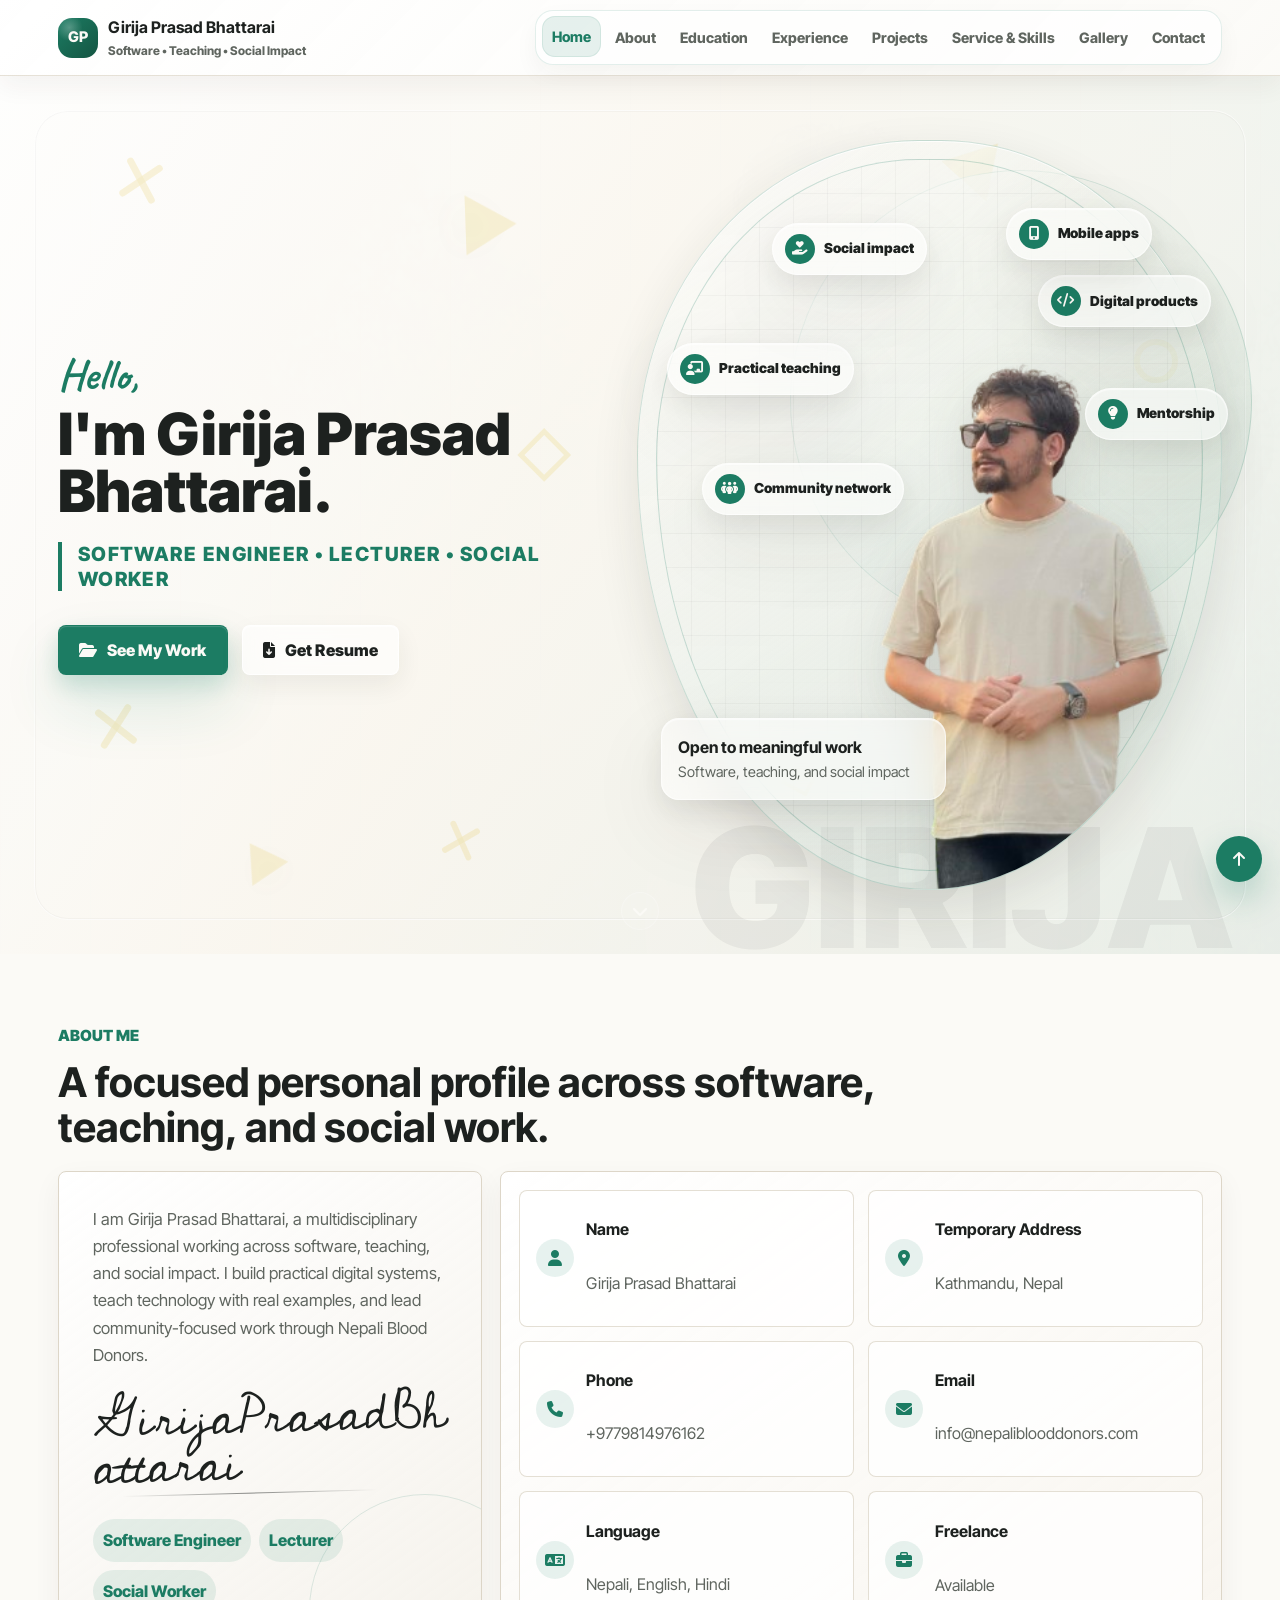
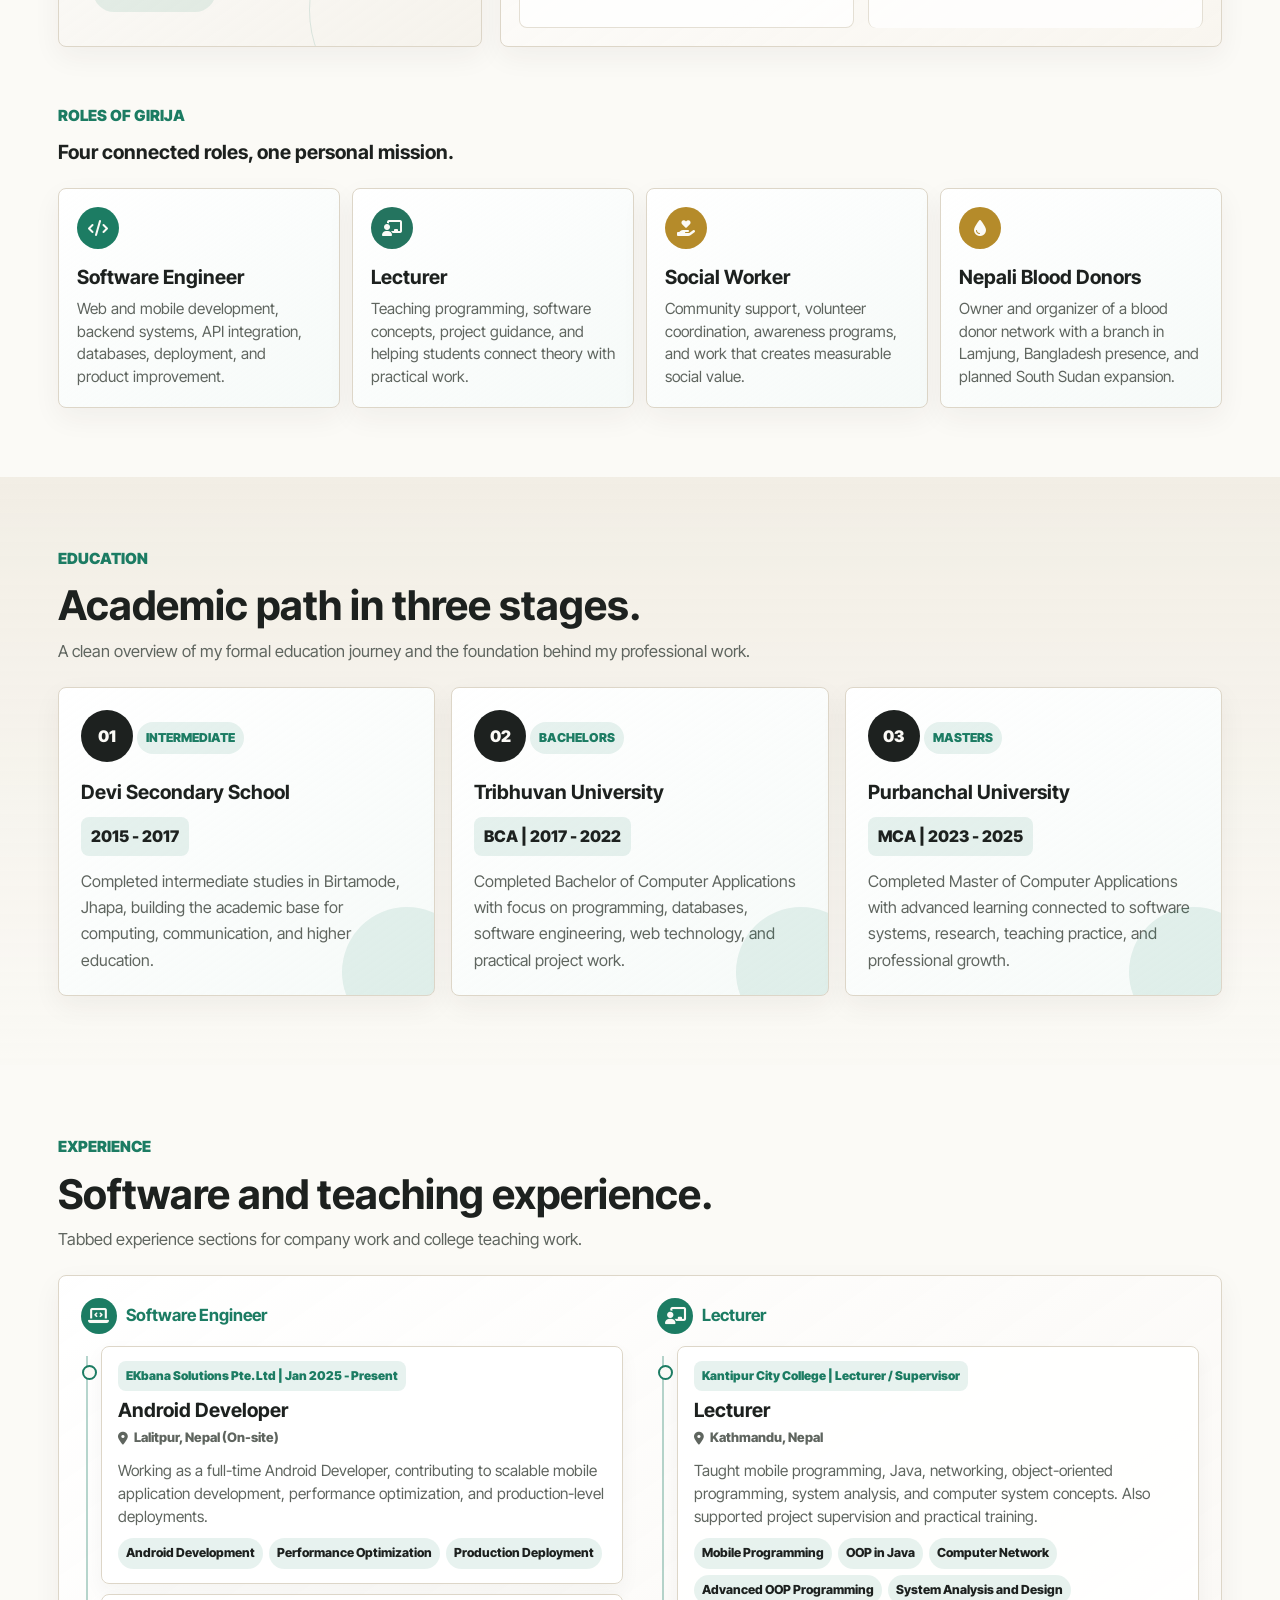
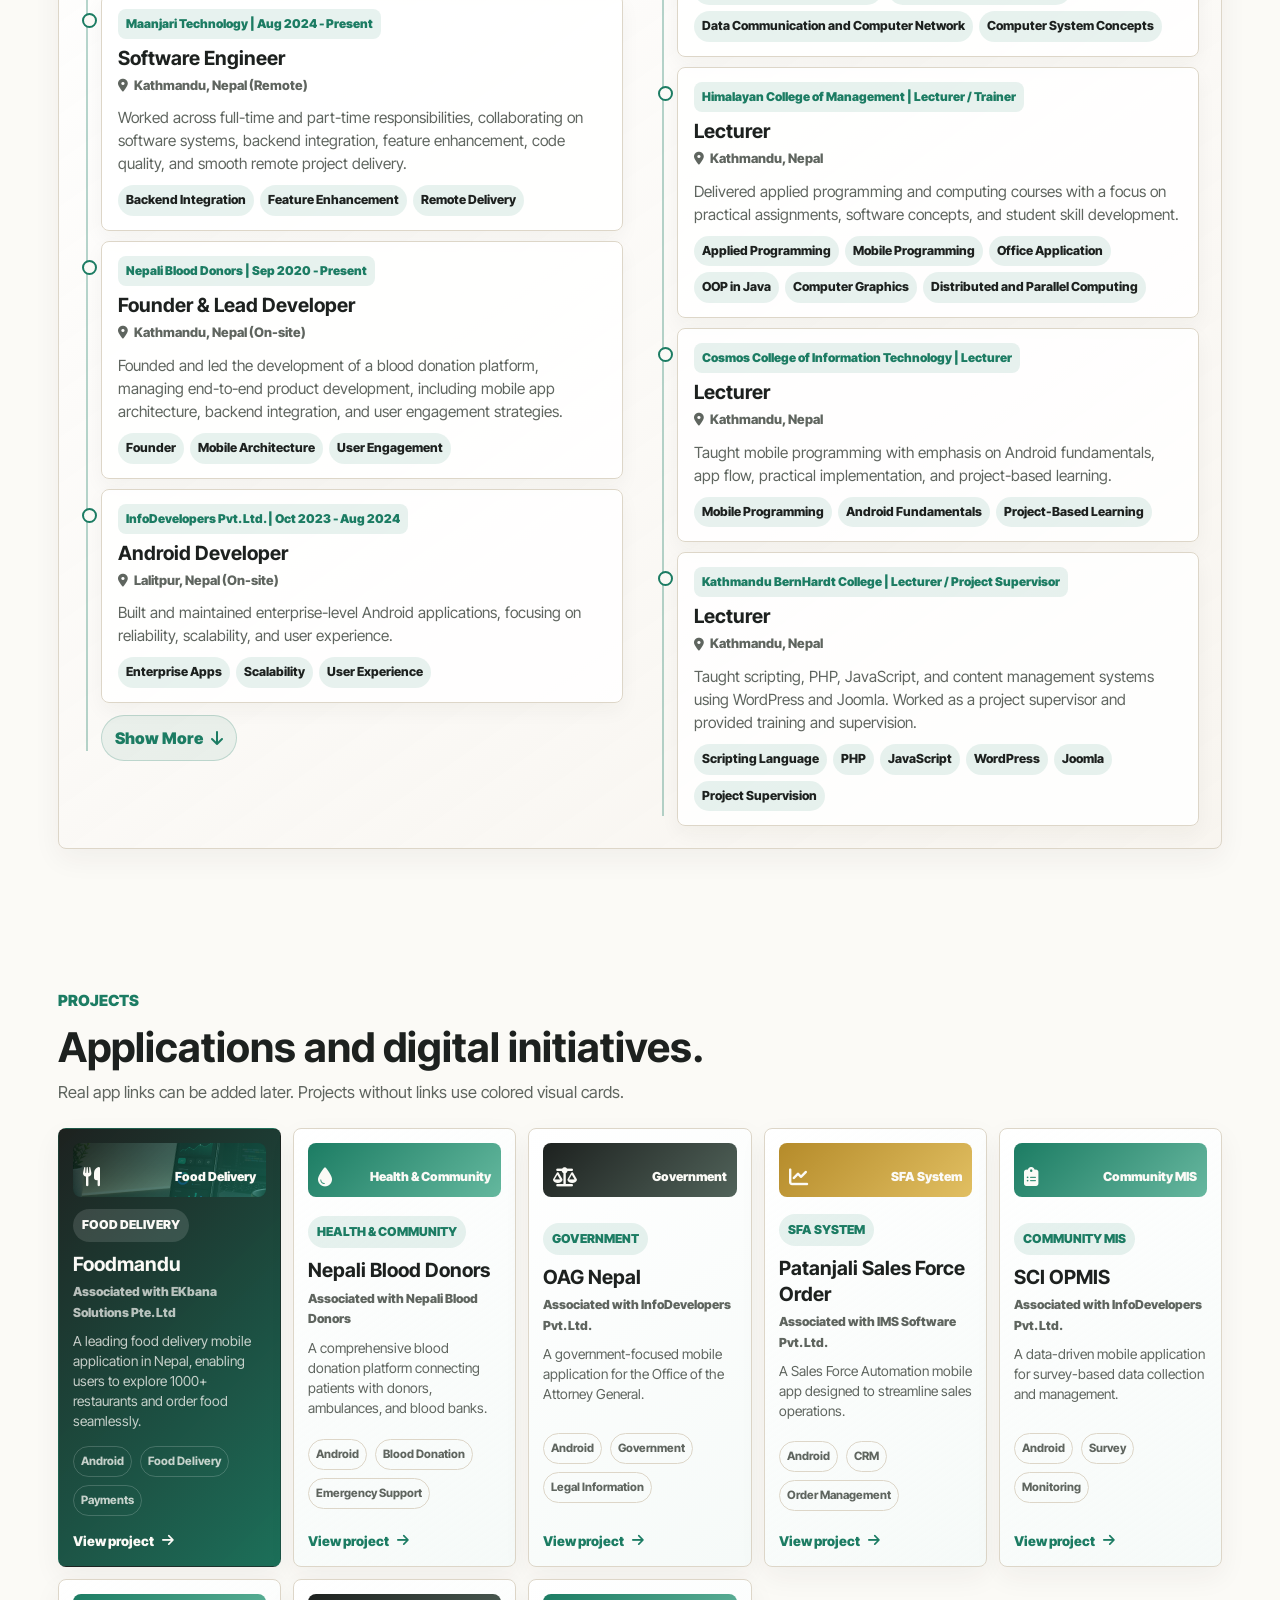
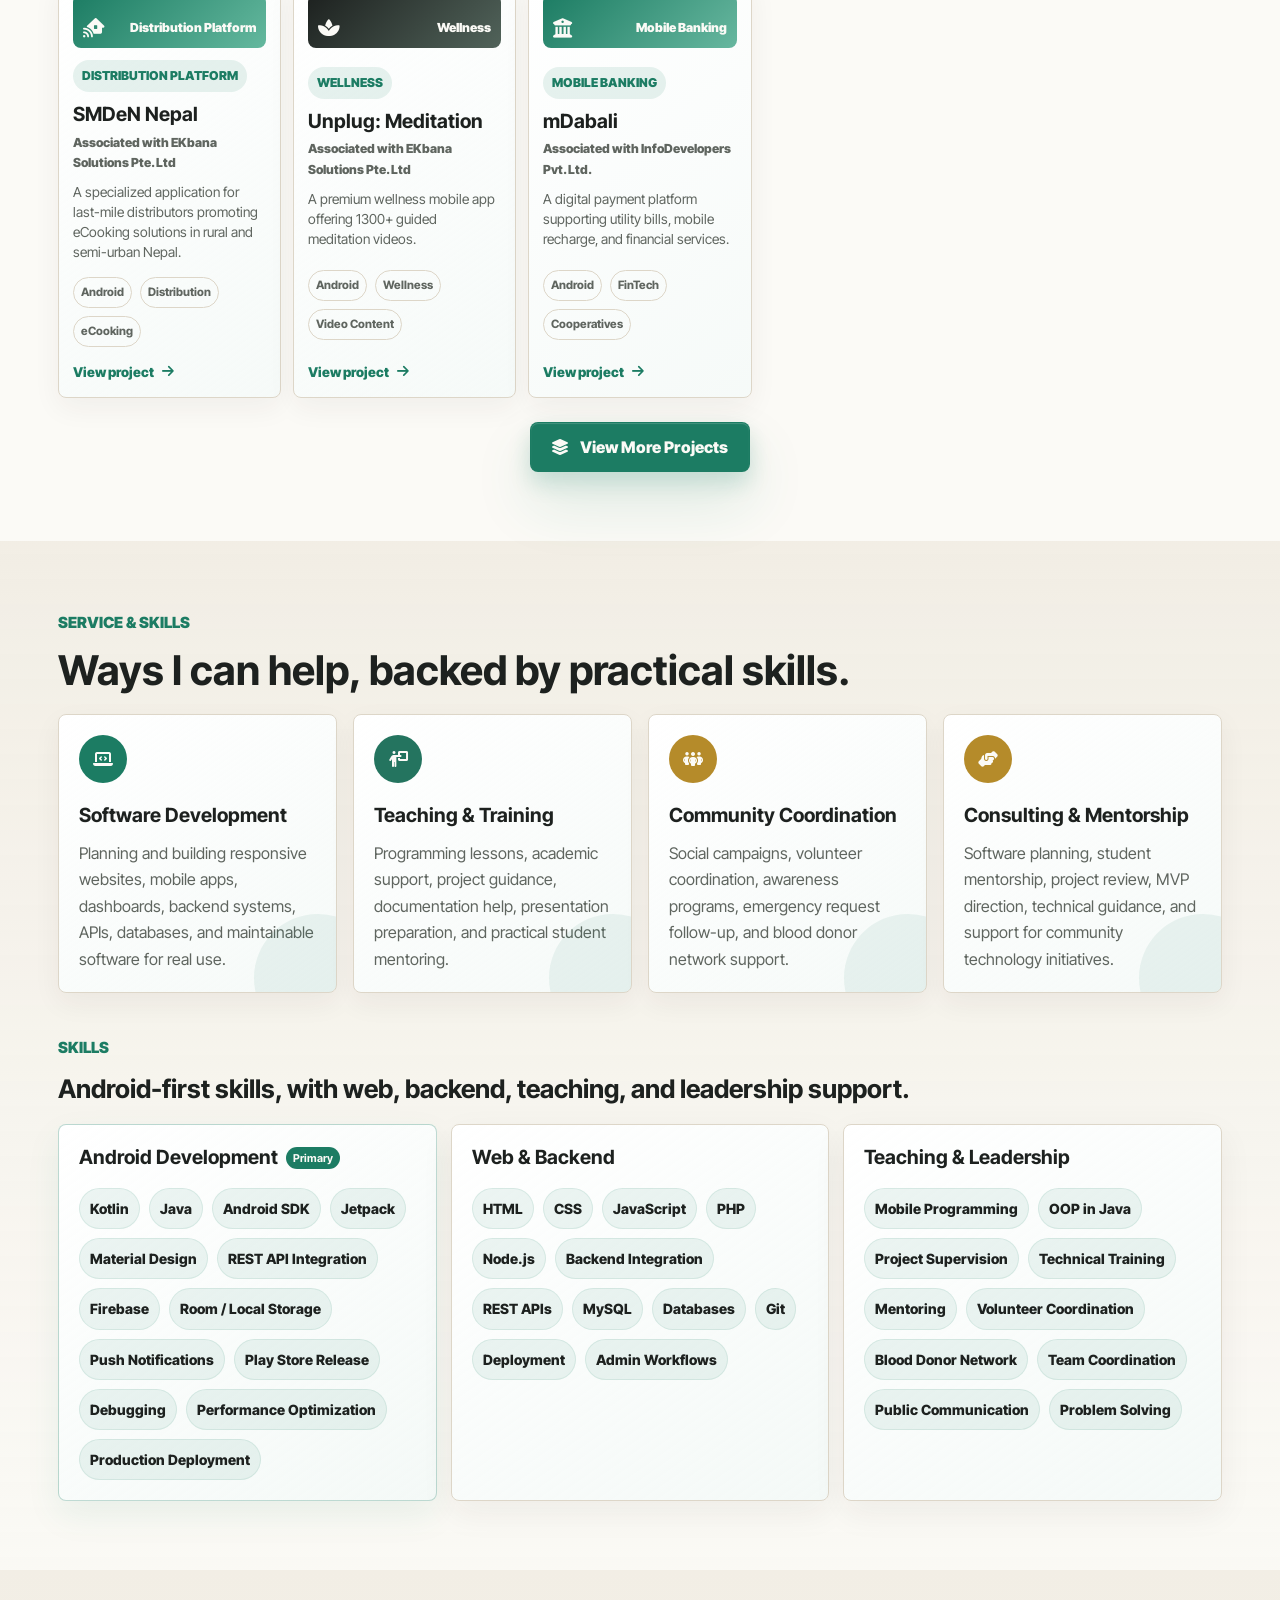
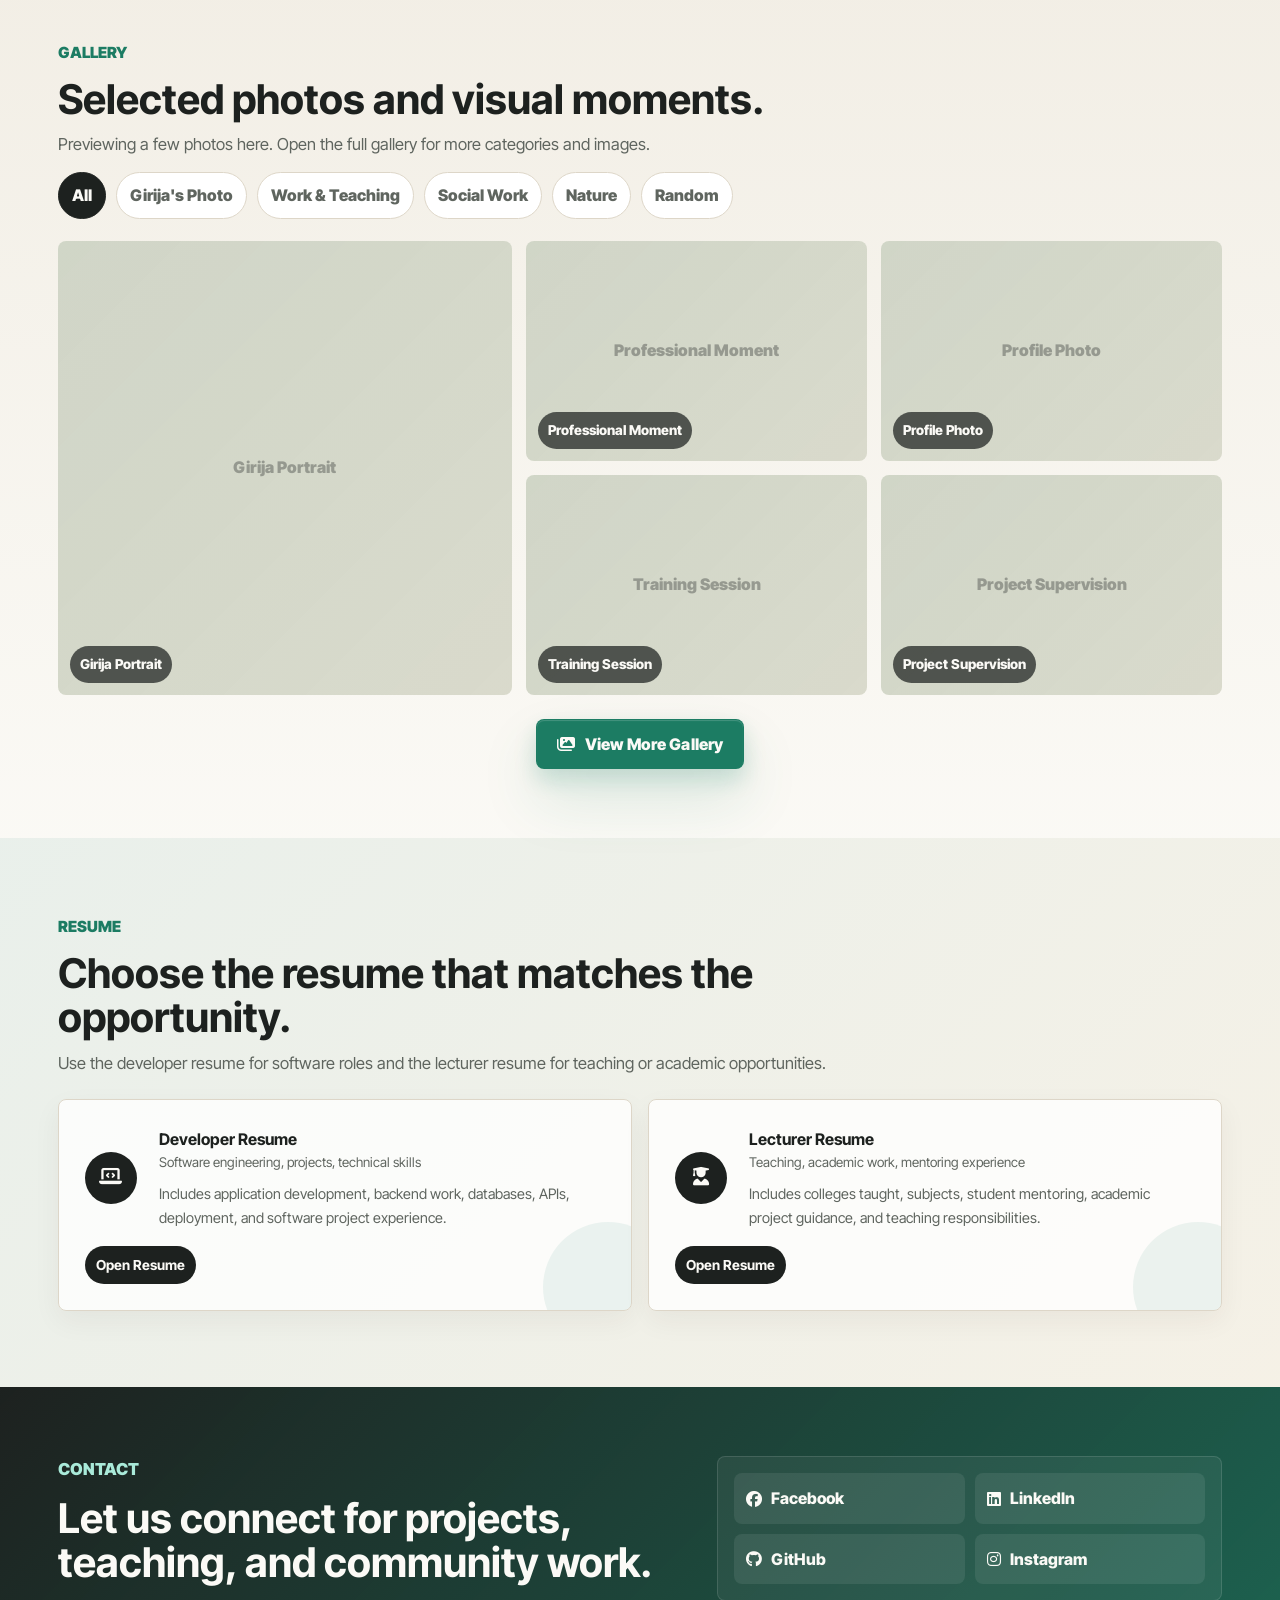
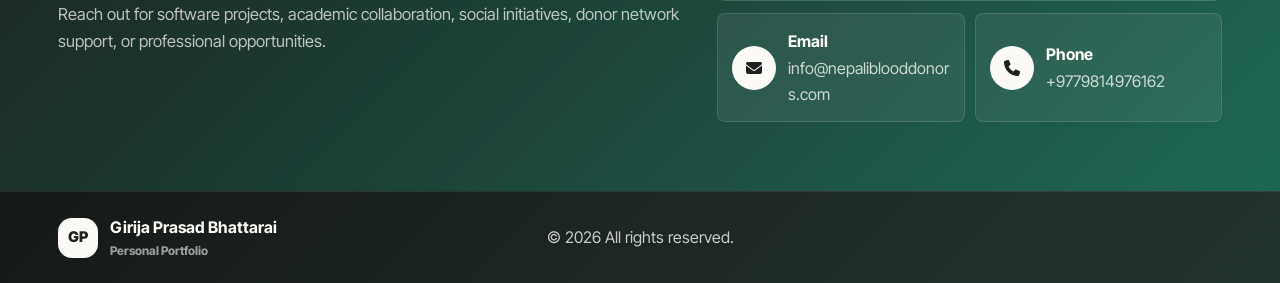
==== commit 76fdd460: "after second phase design" ====
--- a/index.html
+++ b/index.html
@@ -3,12 +3,12 @@
 <head>
     <meta charset="UTF-8">
     <meta name="viewport" content="width=device-width, initial-scale=1.0">
-    <meta name="description" content="Girija Prasad Bhattarai - software engineer, professor, social worker, and owner of Nepali Blood Donors.">
+    <meta name="description" content="Girija Prasad Bhattarai - software engineer, lecturer, social worker, and owner of Nepali Blood Donors.">
     <title>Girija Prasad Bhattarai | Personal Portfolio</title>
     <link rel="preconnect" href="https://cdnjs.cloudflare.com">
     <link rel="preconnect" href="https://fonts.googleapis.com">
     <link rel="preconnect" href="https://fonts.gstatic.com" crossorigin>
-    <link href="https://fonts.googleapis.com/css2?family=Caveat:wght@500..700&family=Inter+Tight:wght@100..900&display=swap" rel="stylesheet">
+    <link href="https://fonts.googleapis.com/css2?family=Cedarville+Cursive&family=Caveat:wght@500..700&family=Inter+Tight:wght@100..900&display=swap" rel="stylesheet">
     <link rel="stylesheet" href="https://cdnjs.cloudflare.com/ajax/libs/font-awesome/6.5.1/css/all.min.css">
     <link rel="stylesheet" href="style.css">
 </head>
@@ -31,9 +31,8 @@
             <a class="nav-link" href="#about">About</a>
             <a class="nav-link" href="#education">Education</a>
             <a class="nav-link" href="#experience">Experience</a>
-            <a class="nav-link" href="#services">Services</a>
-            <a class="nav-link" href="#skills">Skills</a>
             <a class="nav-link" href="#projects">Projects</a>
+            <a class="nav-link" href="#services">Service &amp; Skills</a>
             <a class="nav-link" href="#gallery">Gallery</a>
             <a class="nav-link" href="#contact">Contact</a>
         </nav>
@@ -58,7 +57,7 @@
                 <div class="hero-text reveal">
                     <p class="welcome">Hello,</p>
                     <h1>I'm Girija Prasad Bhattarai.</h1>
-                    <p class="intro">Software Engineer &bull; Professor &bull; Social Worker</p>
+                    <p class="intro">Software Engineer &bull; Lecturer &bull; Social Worker</p>
                     <div class="hero-actions">
                         <a class="btn dark" href="#projects"><i class="fa-solid fa-folder-open"></i> See My Work</a>
                         <a class="btn light" href="#resume"><i class="fa-solid fa-file-arrow-down"></i> Get Resume</a>
@@ -114,21 +113,21 @@
             <div class="about-grid about-modern">
                 <article class="story about-card-primary reveal">
                     <p>I am Girija Prasad Bhattarai, a multidisciplinary professional working across software, teaching, and social impact. I build practical digital systems, teach technology with real examples, and lead community-focused work through Nepali Blood Donors.</p>
-                    <p class="signature-text">Girija Prasad Bhattarai</p>
+                    <p class="signature-text">GirijaPrasadBhattarai</p>
                     <div class="about-highlights">
                         <span>Software Engineer</span>
-                        <span>Professor</span>
+                        <span>Lecturer</span>
                         <span>Social Worker</span>
                     </div>
                 </article>
 
                 <div class="details profile-details reveal">
-                    <span><strong>Name</strong> Girija Prasad Bhattarai</span>
-                    <span><strong>Temporary Address</strong> Kathmandu, Nepal</span>
-                    <span><strong>Phone</strong> +9779814976162</span>
-                    <span><strong>Email</strong> info@nepaliblooddonors.com</span>
-                    <span><strong>Language</strong> Nepali, English, Hindi</span>
-                    <span><strong>Freelance</strong> Available</span>
+                    <span><i class="fa-solid fa-user"></i><strong>Name</strong> Girija Prasad Bhattarai</span>
+                    <span><i class="fa-solid fa-location-dot"></i><strong>Temporary Address</strong> Kathmandu, Nepal</span>
+                    <span><i class="fa-solid fa-phone"></i><strong>Phone</strong> +9779814976162</span>
+                    <span><i class="fa-solid fa-envelope"></i><strong>Email</strong> info@nepaliblooddonors.com</span>
+                    <span><i class="fa-solid fa-language"></i><strong>Language</strong> Nepali, English, Hindi</span>
+                    <span><i class="fa-solid fa-briefcase"></i><strong>Freelance</strong> Available</span>
 
                 </div>
             </div>
@@ -139,14 +138,14 @@
             </div>
 
             <div class="work-grid">
-                <a class="work-card reveal" href="#experience" data-select-tab="software-panel">
+                <a class="work-card reveal" href="services/software-development.html">
                     <i class="fa-solid fa-code"></i>
                     <h3>Software Engineer</h3>
                     <p>Web and mobile development, backend systems, API integration, databases, deployment, and product improvement.</p>
                 </a>
-                <a class="work-card reveal" href="#experience" data-select-tab="teaching-panel">
+                <a class="work-card reveal" href="services/teaching-training.html">
                     <i class="fa-solid fa-chalkboard-user"></i>
-                    <h3>Professor</h3>
+                    <h3>Lecturer</h3>
                     <p>Teaching programming, software concepts, project guidance, and helping students connect theory with practical work.</p>
                 </a>
                 <a class="work-card reveal" href="social-work.html">
@@ -173,23 +172,23 @@
                 <article class="education-card reveal">
                     <span class="education-step">01</span>
                     <span class="tag">Intermediate</span>
-                    <h3>Singhadevi Secondary School</h3>
-                    <p class="education-date">Apr 2014 - Apr 2015</p>
-                    <p>Built the academic foundation for analytical thinking, communication, and the discipline needed for higher studies.</p>
+                    <h3>Devi Secondary School</h3>
+                    <p class="education-date">2015 - 2017</p>
+                    <p>Completed intermediate studies in Birtamode, Jhapa, building the academic base for computing, communication, and higher education.</p>
                 </article>
                 <article class="education-card reveal">
                     <span class="education-step">02</span>
                     <span class="tag">Bachelors</span>
-                    <h3>College Name / University Name</h3>
-                    <p class="education-date">Apr 2017 - Apr 2021</p>
-                    <p>Focused on computer science, programming, databases, software engineering, projects, and practical technical learning.</p>
+                    <h3>Tribhuvan University</h3>
+                    <p class="education-date">BCA | 2017 - 2022</p>
+                    <p>Completed Bachelor of Computer Applications with focus on programming, databases, software engineering, web technology, and practical project work.</p>
                 </article>
                 <article class="education-card reveal">
                     <span class="education-step">03</span>
                     <span class="tag">Masters</span>
-                    <h3>College Name / University Name</h3>
-                    <p class="education-date">Apr 2021 - Present</p>
-                    <p>Advanced learning connected to research, professional growth, teaching practice, and leadership in technology.</p>
+                    <h3>Purbanchal University</h3>
+                    <p class="education-date">MCA | 2023 - 2025</p>
+                    <p>Completed Master of Computer Applications with advanced learning connected to software systems, research, teaching practice, and professional growth.</p>
                 </article>
             </div>
         </section>
@@ -201,7 +200,7 @@
                 <p class="section-note">Tabbed experience sections for company work and college teaching work.</p>
             </div>
 
-            <div class="experience-tabs reveal">
+            <div class="experience-tabs experience-split reveal">
                 <div class="tab-list" role="tablist" aria-label="Experience categories">
                     <button class="tab-button active" type="button" role="tab" aria-selected="true" aria-controls="software-panel" id="software-tab" data-tab="software-panel">
                         <i class="fa-solid fa-laptop-code"></i>
@@ -209,39 +208,19 @@
                     </button>
                     <button class="tab-button" type="button" role="tab" aria-selected="false" aria-controls="teaching-panel" id="teaching-tab" data-tab="teaching-panel">
                         <i class="fa-solid fa-chalkboard-user"></i>
-                        Professor / Teaching
+                        Lecturer / Teaching
                     </button>
                 </div>
 
                 <div class="tab-panel active" id="software-panel" role="tabpanel" aria-labelledby="software-tab">
+                    <h3 class="experience-column-title"><i class="fa-solid fa-laptop-code"></i> Software Engineer</h3>
                     <div class="timeline-line" id="software-experience-list"></div>
                 </div>
 
-                <div class="tab-panel" id="teaching-panel" role="tabpanel" aria-labelledby="teaching-tab" hidden>
+                <div class="tab-panel" id="teaching-panel" role="tabpanel" aria-labelledby="teaching-tab">
+                    <h3 class="experience-column-title"><i class="fa-solid fa-chalkboard-user"></i> Lecturer</h3>
                     <div class="timeline-line" id="teaching-experience-list"></div>
                 </div>
-            </div>
-        </section>
-
-        <section id="services" class="section muted-section section-anchor">
-            <div class="section-title reveal">
-                <p class="kicker">Services</p>
-                <h2>Ways I can help.</h2>
-            </div>
-
-            <div class="services-grid" id="services-list"></div>
-        </section>
-
-        <section id="skills" class="section section-anchor">
-            <div class="section-title reveal">
-                <p class="kicker">Skills</p>
-                <h2>Technical, academic, and leadership skills.</h2>
-            </div>
-
-            <div class="skills-board reveal">
-                <div class="skill-column"><h3>Technical</h3><div class="skill-list"><span>HTML</span><span>CSS</span><span>JavaScript</span><span>Web Development</span><span>Mobile Apps</span><span>Android</span><span>Flutter</span><span>Kotlin</span><span>Java</span><span>PHP</span><span>Node.js</span><span>Backend</span><span>Databases</span><span>MySQL</span><span>Firebase</span><span>REST APIs</span><span>Git</span><span>Deployment</span><span>UI Implementation</span><span>Debugging</span></div></div>
-                <div class="skill-column"><h3>Teaching</h3><div class="skill-list"><span>Programming Concepts</span><span>Lesson Planning</span><span>Project Guidance</span><span>Mentoring</span><span>Technical Communication</span><span>Assessment</span><span>Research Support</span><span>Lab Supervision</span><span>Curriculum Support</span><span>Presentation</span></div></div>
-                <div class="skill-column"><h3>Leadership</h3><div class="skill-list"><span>Social Work</span><span>Volunteer Coordination</span><span>Community Programs</span><span>Blood Donor Network</span><span>Team Coordination</span><span>Event Planning</span><span>Public Communication</span><span>Partnership Building</span><span>Problem Solving</span><span>Decision Making</span></div></div>
             </div>
         </section>
 
@@ -253,6 +232,29 @@
             </div>
 
             <div class="projects-grid app-grid" id="projects-list"></div>
+            <div class="section-actions reveal">
+                <a class="btn dark" href="projects.html"><i class="fa-solid fa-layer-group"></i> View More Projects</a>
+            </div>
+        </section>
+
+        <section id="services" class="section muted-section section-anchor service-skills-section">
+            <div class="section-title reveal">
+                <p class="kicker">Service &amp; Skills</p>
+                <h2>Ways I can help, backed by practical skills.</h2>
+            </div>
+
+            <div class="services-grid" id="services-list"></div>
+
+            <div class="section-title compact-subtitle reveal">
+                <p class="kicker">Skills</p>
+                <h3>Android-first skills, with web, backend, teaching, and leadership support.</h3>
+            </div>
+
+            <div class="skills-board reveal service-skills-board">
+                <div class="skill-column primary-skill"><h3>Android Development</h3><div class="skill-list"><span>Kotlin</span><span>Java</span><span>Android SDK</span><span>Jetpack</span><span>Material Design</span><span>REST API Integration</span><span>Firebase</span><span>Room / Local Storage</span><span>Push Notifications</span><span>Play Store Release</span><span>Debugging</span><span>Performance Optimization</span><span>Production Deployment</span></div></div>
+                <div class="skill-column"><h3>Web & Backend</h3><div class="skill-list"><span>HTML</span><span>CSS</span><span>JavaScript</span><span>PHP</span><span>Node.js</span><span>Backend Integration</span><span>REST APIs</span><span>MySQL</span><span>Databases</span><span>Git</span><span>Deployment</span><span>Admin Workflows</span></div></div>
+                <div class="skill-column"><h3>Teaching & Leadership</h3><div class="skill-list"><span>Mobile Programming</span><span>OOP in Java</span><span>Project Supervision</span><span>Technical Training</span><span>Mentoring</span><span>Volunteer Coordination</span><span>Blood Donor Network</span><span>Team Coordination</span><span>Public Communication</span><span>Problem Solving</span></div></div>
+            </div>
         </section>
 
         <section id="gallery" class="section muted-section section-anchor">
@@ -265,8 +267,9 @@
             <div class="gallery-filters reveal" aria-label="Gallery filters">
                 <button class="gallery-filter active" type="button" data-filter="all">All</button>
                 <button class="gallery-filter" type="button" data-filter="girija">Girija's Photo</button>
+                <button class="gallery-filter" type="button" data-filter="work">Work & Teaching</button>
+                <button class="gallery-filter" type="button" data-filter="social">Social Work</button>
                 <button class="gallery-filter" type="button" data-filter="nature">Nature</button>
-                <button class="gallery-filter" type="button" data-filter="animals">Animals</button>
                 <button class="gallery-filter" type="button" data-filter="random">Random</button>
             </div>
 
@@ -281,12 +284,12 @@
             <div class="section-title reveal">
                 <p class="kicker">Resume</p>
                 <h2>Choose the resume that matches the opportunity.</h2>
-                <p class="section-note">Use the developer resume for software roles and the professor resume for teaching or academic opportunities.</p>
+                <p class="section-note">Use the developer resume for software roles and the lecturer resume for teaching or academic opportunities.</p>
             </div>
 
             <div class="resume-grid">
                 <a class="resume-card reveal" href="https://nepaliblooddonors.com" target="_blank" rel="noreferrer"><i class="fa-solid fa-laptop-code"></i><span><strong>Developer Resume</strong><small>Software engineering, projects, technical skills</small><em>Includes application development, backend work, databases, APIs, deployment, and software project experience.</em></span><b>Open Resume</b></a>
-                <a class="resume-card reveal" href="https://nepaliblooddonors.com" target="_blank" rel="noreferrer"><i class="fa-solid fa-user-graduate"></i><span><strong>Professor Resume</strong><small>Teaching, academic work, mentoring experience</small><em>Includes colleges taught, subjects, student mentoring, academic project guidance, and teaching responsibilities.</em></span><b>Open Resume</b></a>
+                <a class="resume-card reveal" href="https://nepaliblooddonors.com" target="_blank" rel="noreferrer"><i class="fa-solid fa-user-graduate"></i><span><strong>Lecturer Resume</strong><small>Teaching, academic work, mentoring experience</small><em>Includes colleges taught, subjects, student mentoring, academic project guidance, and teaching responsibilities.</em></span><b>Open Resume</b></a>
             </div>
         </section>
 
@@ -294,17 +297,21 @@
             <div class="contact-layout reveal">
                 <div>
                     <p class="kicker">Contact</p>
-                    <h2>Let us connect through social platforms.</h2>
+                    <h2>Let us connect for projects, teaching, and community work.</h2>
                     <p>Reach out for software projects, academic collaboration, social initiatives, donor network support, or professional opportunities.</p>
                 </div>
 
-                <div class="social-panel">
-                    <a href="https://www.facebook.com/" target="_blank" rel="noreferrer"><i class="fa-brands fa-facebook"></i> Facebook</a>
-                    <a href="https://www.linkedin.com/" target="_blank" rel="noreferrer"><i class="fa-brands fa-linkedin"></i> LinkedIn</a>
-                    <a href="https://github.com/" target="_blank" rel="noreferrer"><i class="fa-brands fa-github"></i> GitHub</a>
-                    <a href="https://www.instagram.com/" target="_blank" rel="noreferrer"><i class="fa-brands fa-instagram"></i> Instagram</a>
-                    <a href="https://www.youtube.com/" target="_blank" rel="noreferrer"><i class="fa-brands fa-youtube"></i> YouTube</a>
-                    <a href="https://play.google.com/store/apps/details?id=com.blooddonation.nepal" target="_blank" rel="noreferrer"><i class="fa-brands fa-google-play"></i> Play Store</a>
+                <div class="contact-side">
+                    <div class="social-panel">
+                        <a href="https://www.facebook.com/" target="_blank" rel="noreferrer"><i class="fa-brands fa-facebook"></i> Facebook</a>
+                        <a href="https://www.linkedin.com/" target="_blank" rel="noreferrer"><i class="fa-brands fa-linkedin"></i> LinkedIn</a>
+                        <a href="https://github.com/" target="_blank" rel="noreferrer"><i class="fa-brands fa-github"></i> GitHub</a>
+                        <a href="https://www.instagram.com/" target="_blank" rel="noreferrer"><i class="fa-brands fa-instagram"></i> Instagram</a>
+                    </div>
+                    <div class="contact-methods">
+                        <a href="mailto:info@nepaliblooddonors.com"><i class="fa-solid fa-envelope"></i><span><strong>Email</strong>info@nepaliblooddonors.com</span></a>
+                        <a href="tel:+9779814976162"><i class="fa-solid fa-phone"></i><span><strong>Phone</strong>+9779814976162</span></a>
+                    </div>
                 </div>
             </div>
         </section>
--- a/style.css
+++ b/style.css
@@ -6,10 +6,10 @@
     --line: #ddd6c8;
     --green: #1c7c63;
     --gold: #b58b2a;
-    --blue: #315f9f;
+    --blue: #24745f;
     --white: #ffffff;
-    --shadow: 0 18px 48px rgba(49, 42, 32, 0.1);
-    --shadow-soft: 0 1px 2px rgba(29, 33, 31, 0.04), 0 12px 30px rgba(49, 42, 32, 0.08), 0 40px 90px rgba(49, 42, 32, 0.08);
+    --shadow: 0 14px 36px rgba(49, 42, 32, 0.09);
+    --shadow-soft: 0 1px 2px rgba(29, 33, 31, 0.04), 0 10px 24px rgba(49, 42, 32, 0.07), 0 30px 70px rgba(49, 42, 32, 0.07);
     --shadow-float: 0 1px 1px rgba(255, 255, 255, 0.65) inset, 0 10px 28px rgba(49, 42, 32, 0.09), 0 28px 80px rgba(49, 42, 32, 0.08);
     --glass: rgba(255, 255, 255, 0.52);
     --glass-border: rgba(255, 255, 255, 0.58);
@@ -56,32 +56,36 @@
     display: flex;
     align-items: center;
     justify-content: space-between;
-    gap: 12px;
-    padding: 10px var(--page-x);
+    gap: 14px;
+    padding: 9px var(--page-x);
     background:
-        linear-gradient(135deg, rgba(255, 255, 255, 0.9), rgba(242, 238, 229, 0.86)),
-        rgba(251, 250, 246, 0.86);
+        linear-gradient(135deg, rgba(255, 255, 255, 0.92), rgba(251, 250, 246, 0.84)),
+        rgba(255, 255, 255, 0.82);
     border-bottom: 1px solid rgba(221, 214, 200, 0.72);
-    backdrop-filter: blur(16px);
+    box-shadow: 0 10px 26px rgba(49, 42, 32, 0.055);
+    -webkit-backdrop-filter: blur(18px) saturate(1.2);
+    backdrop-filter: blur(18px) saturate(1.2);
 }
 
 .brand {
     display: inline-flex;
     align-items: center;
-    gap: 12px;
+    gap: 10px;
     min-width: 0;
     font-weight: 800;
 }
 
 .brand-mark {
-    width: 42px;
-    height: 42px;
+    width: 40px;
+    height: 40px;
     display: inline-grid;
     place-items: center;
     flex: 0 0 auto;
-    border-radius: 50%;
+    border-radius: 14px;
     color: var(--paper);
-    background: var(--ink);
+    background:
+        radial-gradient(circle at 28% 24%, rgba(255, 255, 255, 0.26), transparent 32%),
+        linear-gradient(135deg, var(--green), #145542);
     font-size: 0.92rem;
 }
 
@@ -103,26 +107,28 @@
 .site-nav {
     display: flex;
     align-items: center;
-    gap: 2px;
-    padding: 5px;
-    border: 1px solid rgba(221, 214, 200, 0.74);
-    border-radius: 999px;
-    background: rgba(255, 255, 255, 0.66);
+    gap: 4px;
+    padding: 6px;
+    border: 1px solid rgba(28, 124, 99, 0.12);
+    border-radius: 18px;
+    background: rgba(255, 255, 255, 0.72);
+    box-shadow: inset 0 1px 0 rgba(255, 255, 255, 0.78), 0 10px 24px rgba(49, 42, 32, 0.045);
 }
 
 .nav-link {
-    padding: 9px 9px;
-    border-radius: 999px;
+    padding: 9px 10px;
+    border-radius: 13px;
     color: var(--soft-ink);
     font-size: 0.9rem;
     font-weight: 750;
-    transition: color 180ms ease, background 180ms ease;
+    transition: color 180ms ease, background 180ms ease, transform 180ms ease;
 }
 
 .nav-link:hover,
 .nav-link.active {
     color: var(--green);
-    background: rgba(28, 124, 99, 0.1);
+    background: rgba(28, 124, 99, 0.11);
+    transform: translateY(-1px);
 }
 
 .nav-link.active {
@@ -134,13 +140,73 @@
     width: 42px;
     height: 42px;
     border: 1px solid var(--line);
-    border-radius: var(--radius);
-    background: var(--white);
-    color: var(--ink);
+    border-radius: 12px;
+    background: rgba(255, 255, 255, 0.86);
+    color: var(--green);
+    box-shadow: 0 8px 18px rgba(49, 42, 32, 0.06);
 }
 
 .section {
-    padding: clamp(56px, 7vw, 90px) var(--page-x);
+    padding: clamp(42px, 5.4vw, 72px) var(--page-x);
+}
+
+main > .section:first-child:not(.hero) {
+    padding-top: clamp(22px, 3.4vw, 42px);
+}
+
+.page-intro {
+    position: relative;
+    display: grid;
+    gap: 4px;
+    padding: clamp(20px, 3vw, 36px) var(--page-x);
+    overflow: hidden;
+    background:
+        linear-gradient(135deg, rgba(255, 255, 255, 0.96), rgba(231, 244, 238, 0.84)),
+        radial-gradient(circle at 92% 20%, rgba(28, 124, 99, 0.16), transparent 28%),
+        var(--paper);
+    border-bottom: 1px solid rgba(28, 124, 99, 0.12);
+    box-shadow: inset 0 -1px 0 rgba(255, 255, 255, 0.82);
+}
+
+.page-intro::before {
+    content: "";
+    position: absolute;
+    left: var(--page-x);
+    bottom: 0;
+    width: min(180px, 34vw);
+    height: 4px;
+    border-radius: 999px 999px 0 0;
+    background: linear-gradient(90deg, var(--green), rgba(28, 124, 99, 0.08));
+}
+
+.page-intro::after {
+    content: "";
+    position: absolute;
+    right: var(--page-x);
+    top: 50%;
+    width: min(220px, 32vw);
+    height: min(220px, 32vw);
+    border-radius: 50%;
+    background:
+        linear-gradient(135deg, rgba(28, 124, 99, 0.14), rgba(255, 255, 255, 0.22));
+    box-shadow: inset 0 0 0 1px rgba(28, 124, 99, 0.08);
+    transform: translateY(-50%);
+}
+
+.page-intro .kicker,
+.page-intro h1 {
+    position: relative;
+    z-index: 1;
+}
+
+.page-intro h1 {
+    max-width: 760px;
+    font-size: clamp(1.55rem, 2.5vw, 2.6rem);
+    line-height: 1.12;
+}
+
+.page-intro + .section {
+    padding-top: clamp(20px, 2.8vw, 34px);
 }
 
 .section-anchor {
@@ -656,11 +722,11 @@
 
 .section-title {
     max-width: 900px;
-    margin-bottom: 28px;
+    margin-bottom: 22px;
 }
 
 .section-note {
-    margin-top: 14px;
+    margin-top: 10px;
 }
 
 .about-grid {
@@ -681,8 +747,8 @@
 .social-panel {
     border: 1px solid var(--line);
     border-radius: var(--radius);
-    background: rgba(255, 255, 255, 0.72);
-    box-shadow: 0 12px 34px rgba(49, 42, 32, 0.06);
+    background: rgba(255, 255, 255, 0.78);
+    box-shadow: 0 10px 28px rgba(49, 42, 32, 0.055);
 }
 
 .story {
@@ -706,8 +772,33 @@
         var(--white);
 }
 
+.about-card-primary::after {
+    content: "";
+    position: absolute;
+    right: -60px;
+    bottom: -80px;
+    width: 230px;
+    height: 230px;
+    border: 1px solid rgba(28, 124, 99, 0.14);
+    border-radius: 50%;
+}
+
 .about-card-primary p {
     color: var(--soft-ink);
+}
+
+.about-signature-label {
+    display: inline-flex;
+    width: fit-content;
+    margin-bottom: 10px;
+    padding: 7px 10px;
+    border: 1px solid rgba(28, 124, 99, 0.18);
+    border-radius: 999px;
+    color: var(--green);
+    background: rgba(28, 124, 99, 0.08);
+    font-size: 0.78rem;
+    font-weight: 900;
+    text-transform: uppercase;
 }
 
 .about-highlights {
@@ -727,11 +818,11 @@
 
 .signature-text {
     width: fit-content;
-    margin-top: 28px !important;
+    margin: 24px 0 0 !important;
     color: var(--ink) !important;
-    font-family: "Caveat", "Brush Script MT", "Segoe Script", cursive;
-    font-size: clamp(2.4rem, 5vw, 4rem) !important;
-    font-weight: 700;
+    font-family: "Cedarville Cursive", "Brush Script MT", "Segoe Script", cursive;
+    font-size: clamp(2rem, 4vw, 3.25rem) !important;
+    font-weight: 400;
     line-height: 0.92;
     letter-spacing: 0;
     transform: rotate(-1.5deg);
@@ -758,24 +849,39 @@
 
 .details {
     display: grid;
-    padding: 10px 24px;
+    padding: 18px;
 }
 
 .profile-details {
     grid-template-columns: repeat(2, minmax(0, 1fr));
-    gap: 0 18px;
-    background: rgba(255, 255, 255, 0.72);
+    gap: 14px;
+    background:
+        linear-gradient(145deg, rgba(255, 255, 255, 0.94), rgba(247, 243, 235, 0.78)),
+        var(--white);
     border-color: var(--line);
 }
 
 .details span {
-    display: flex;
-    flex-direction: column;
-    justify-content: flex-start;
-    gap: 4px;
-    padding: 16px 0;
-    border-bottom: 0;
+    display: grid;
+    grid-template-columns: 38px minmax(0, 1fr);
+    align-items: center;
+    gap: 4px 12px;
+    padding: 16px;
+    border: 1px solid rgba(221, 214, 200, 0.78);
+    border-radius: var(--radius);
+    background: rgba(255, 255, 255, 0.74);
     color: var(--soft-ink);
+}
+
+.details span i {
+    grid-row: span 2;
+    width: 38px;
+    height: 38px;
+    display: inline-grid;
+    place-items: center;
+    border-radius: 50%;
+    color: var(--green);
+    background: rgba(28, 124, 99, 0.1);
 }
 
 .profile-details span {
@@ -792,26 +898,32 @@
 
 .details strong {
     color: var(--ink);
+    line-height: 1.15;
 }
 
 .muted-section {
-    background: var(--cream);
+    background:
+        linear-gradient(180deg, rgba(242, 238, 229, 0.78), rgba(251, 250, 246, 0.94)),
+        var(--cream);
 }
 
 .role-title {
-    margin-top: clamp(46px, 6vw, 72px);
+    margin-top: clamp(34px, 4.6vw, 56px);
 }
 
 .work-grid {
     display: grid;
     grid-template-columns: repeat(4, minmax(0, 1fr));
-    gap: 16px;
+    gap: 12px;
 }
 
 .work-card {
-    min-height: 260px;
-    padding: 22px;
+    min-height: 210px;
+    padding: 18px;
     display: block;
+    background:
+        linear-gradient(145deg, rgba(255, 255, 255, 0.94), rgba(240, 247, 244, 0.62)),
+        var(--white);
     transition: transform 180ms ease, box-shadow 180ms ease, border-color 180ms ease;
 }
 
@@ -822,11 +934,11 @@
 }
 
 .work-card i {
-    width: 46px;
-    height: 46px;
+    width: 42px;
+    height: 42px;
     display: inline-grid;
     place-items: center;
-    margin-bottom: 28px;
+    margin-bottom: 16px;
     border-radius: 50%;
     color: var(--paper);
     background: var(--green);
@@ -842,7 +954,9 @@
 }
 
 .work-card p {
-    margin: 12px 0 0;
+    margin: 8px 0 0;
+    font-size: 0.96rem;
+    line-height: 1.48;
 }
 
 .education-grid {
@@ -853,11 +967,11 @@
 
 .education-card {
     position: relative;
-    min-height: 280px;
-    padding: 24px;
+    min-height: 250px;
+    padding: 22px;
     overflow: hidden;
     background:
-        linear-gradient(145deg, rgba(255, 255, 255, 0.86), rgba(255, 255, 255, 0.58)),
+        linear-gradient(145deg, rgba(255, 255, 255, 0.9), rgba(240, 247, 244, 0.62)),
         var(--white);
 }
 
@@ -877,7 +991,7 @@
     place-items: center;
     width: 52px;
     height: 52px;
-    margin-bottom: 24px;
+    margin-bottom: 18px;
     border-radius: 50%;
     color: var(--paper);
     background: var(--ink);
@@ -894,27 +1008,66 @@
     padding: 6px 10px;
     border-radius: var(--radius);
     color: var(--ink) !important;
-    background: #e7eef8;
+    background: rgba(28, 124, 99, 0.1);
     font-weight: 850;
 }
 
 .experience-tabs {
-    padding: 16px;
+    padding: 12px;
+    background:
+        linear-gradient(145deg, rgba(255, 255, 255, 0.95), rgba(246, 242, 235, 0.78)),
+        var(--white);
+}
+
+.experience-split {
+    display: grid;
+    grid-template-columns: repeat(2, minmax(0, 1fr));
+    gap: 14px;
+    align-items: start;
+}
+
+.experience-split .tab-list {
+    display: none;
+}
+
+.experience-split .tab-panel {
+    display: block;
+    padding: 10px;
+    min-width: 0;
+}
+
+.experience-column-title {
+    display: inline-flex;
+    align-items: center;
+    gap: 9px;
+    margin: 0 0 12px;
+    color: var(--green);
+    font-size: 1.05rem;
+}
+
+.experience-column-title i {
+    width: 36px;
+    height: 36px;
+    display: inline-grid;
+    place-items: center;
+    border-radius: 50%;
+    color: var(--paper);
+    background: var(--green);
 }
 
 .tab-list {
     display: flex;
     flex-wrap: wrap;
-    gap: 10px;
-    margin-bottom: 18px;
+    gap: 8px;
+    margin-bottom: 10px;
 }
 
 .tab-button {
-    min-height: 48px;
+    min-height: 42px;
     display: inline-flex;
     align-items: center;
     gap: 10px;
-    padding: 11px 16px;
+    padding: 9px 13px;
     border: 1px solid var(--line);
     border-radius: 999px;
     color: var(--soft-ink);
@@ -925,48 +1078,49 @@
 
 .tab-button.active {
     color: var(--paper);
-    background: var(--ink);
-    border-color: var(--ink);
+    background: var(--green);
+    border-color: var(--green);
 }
 
 .tab-panel {
-    padding: clamp(10px, 2vw, 18px);
+    padding: 8px;
 }
 
 .timeline-line {
     position: relative;
     display: grid;
-    gap: 18px;
-    padding-left: 28px;
+    gap: 10px;
+    padding-left: 20px;
 }
 
 .timeline-line::before {
     content: "";
     position: absolute;
-    top: 8px;
-    bottom: 8px;
-    left: 7px;
+    top: 10px;
+    bottom: 10px;
+    left: 5px;
     width: 2px;
     background: rgba(28, 124, 99, 0.32);
 }
 
 .timeline-card {
     position: relative;
-    padding: 20px;
+    padding: 14px 16px;
     border: 1px solid var(--line);
     border-radius: var(--radius);
-    background: rgba(255, 255, 255, 0.78);
-    box-shadow: 0 12px 34px rgba(49, 42, 32, 0.06);
+    background: rgba(255, 255, 255, 0.84);
+    box-shadow: 0 8px 20px rgba(49, 42, 32, 0.045);
+    animation: timeline-in 260ms ease both;
 }
 
 .timeline-card::before {
     content: "";
     position: absolute;
-    top: 24px;
-    left: -28px;
-    width: 14px;
-    height: 14px;
-    border: 3px solid var(--green);
+    top: 18px;
+    left: -20px;
+    width: 11px;
+    height: 11px;
+    border: 2px solid var(--green);
     border-radius: 50%;
     background: var(--paper);
 }
@@ -974,37 +1128,103 @@
 .timeline-date {
     display: inline-flex;
     width: fit-content;
-    margin-bottom: 8px;
-    padding: 6px 9px;
+    margin-bottom: 7px;
+    padding: 5px 8px;
     border-radius: var(--radius);
     color: var(--green);
     background: rgba(28, 124, 99, 0.1);
+    font-size: 0.76rem;
+    font-weight: 900;
+}
+
+.timeline-location {
+    display: inline-flex;
+    align-items: center;
+    gap: 6px;
+    margin: 0 0 4px;
+    color: var(--soft-ink);
     font-size: 0.82rem;
-    font-weight: 900;
+    font-weight: 800;
 }
 
 .timeline-card p {
     max-width: 940px;
-    margin: 8px 0 0;
+    margin: 6px 0 0;
     color: var(--soft-ink);
+    font-size: 0.96rem;
+    line-height: 1.5;
+}
+
+.timeline-extra {
+    display: none;
+}
+
+.timeline-line.show-all .timeline-extra {
+    display: block;
+}
+
+.timeline-more {
+    width: fit-content;
+    min-height: 38px;
+    display: inline-flex;
+    align-items: center;
+    justify-content: center;
+    gap: 8px;
+    margin-top: 2px;
+    padding: 9px 13px;
+    border: 1px solid rgba(28, 124, 99, 0.22);
+    border-radius: 999px;
+    color: var(--green);
+    background: rgba(28, 124, 99, 0.08);
+    cursor: pointer;
+    font-weight: 900;
+}
+
+@keyframes timeline-in {
+    from {
+        opacity: 0;
+        transform: translateY(8px);
+    }
+
+    to {
+        opacity: 1;
+        transform: translateY(0);
+    }
 }
 
 .subject-list {
     display: flex;
     flex-wrap: wrap;
-    gap: 8px;
+    gap: 6px;
     padding: 0;
-    margin: 14px 0 0;
+    margin: 10px 0 0;
     list-style: none;
 }
 
 .subject-list li {
-    padding: 7px 9px;
+    padding: 5px 8px;
     border-radius: 999px;
     color: var(--ink);
     background: rgba(28, 124, 99, 0.1);
-    font-size: 0.84rem;
+    font-size: 0.78rem;
     font-weight: 800;
+}
+
+.chip-list {
+    display: flex;
+    flex-wrap: wrap;
+    gap: 7px;
+    margin-top: 14px;
+}
+
+.chip-list span {
+    padding: 6px 8px;
+    border: 1px solid rgba(28, 124, 99, 0.13);
+    border-radius: 999px;
+    color: var(--green);
+    background: rgba(28, 124, 99, 0.07);
+    font-size: 0.78rem;
+    font-weight: 850;
 }
 
 .services-grid {
@@ -1014,9 +1234,27 @@
 }
 
 .service-card {
-    min-height: 260px;
-    padding: 22px;
+    min-height: 230px;
+    padding: 20px;
+    display: flex;
+    flex-direction: column;
+    overflow: hidden;
+    position: relative;
+    background:
+        linear-gradient(145deg, rgba(255, 255, 255, 0.94), rgba(240, 247, 244, 0.64)),
+        var(--white);
     transition: transform 180ms ease, box-shadow 180ms ease;
+}
+
+.service-card::after {
+    content: "";
+    position: absolute;
+    right: -46px;
+    bottom: -50px;
+    width: 128px;
+    height: 128px;
+    border-radius: 50%;
+    background: rgba(28, 124, 99, 0.08);
 }
 
 .service-card:hover {
@@ -1029,7 +1267,7 @@
     height: 48px;
     display: inline-grid;
     place-items: center;
-    margin-bottom: 28px;
+    margin-bottom: 20px;
     border-radius: 50%;
     color: var(--paper);
     background: var(--green);
@@ -1052,21 +1290,46 @@
 .skills-board {
     display: grid;
     grid-template-columns: repeat(3, minmax(0, 1fr));
-    gap: 16px;
-    padding: 18px;
+    gap: 14px;
+    padding: 0;
+    border: 0;
+    background: transparent;
+    box-shadow: none;
+}
+
+.service-skills-board {
+    margin-top: 18px;
+}
+
+.skill-column {
+    padding: 20px;
+    border: 1px solid var(--line);
+    border-radius: var(--radius);
     background:
-        linear-gradient(135deg, rgba(29, 33, 31, 0.96), rgba(28, 124, 99, 0.84)),
-        var(--ink);
-}
-
-.skill-column {
-    padding: 18px;
-    border: 1px solid rgba(255, 255, 255, 0.13);
-    border-radius: var(--radius);
+        linear-gradient(145deg, rgba(255, 255, 255, 0.96), rgba(240, 247, 244, 0.72)),
+        var(--white);
+    box-shadow: 0 12px 34px rgba(49, 42, 32, 0.06);
+}
+
+.primary-skill {
+    border-color: rgba(28, 124, 99, 0.28);
+    box-shadow: 0 14px 34px rgba(28, 124, 99, 0.08);
+}
+
+.primary-skill h3::after {
+    content: "Primary";
+    display: inline-flex;
+    margin-left: 8px;
+    padding: 4px 7px;
+    border-radius: 999px;
+    color: var(--paper);
+    background: var(--green);
+    font-size: 0.68rem;
+    vertical-align: middle;
 }
 
 .skill-column h3 {
-    color: var(--paper);
+    color: var(--ink);
 }
 
 .skill-list {
@@ -1079,8 +1342,9 @@
 .skill-list span {
     padding: 8px 10px;
     border-radius: 999px;
-    color: rgba(251, 250, 246, 0.9);
-    background: rgba(255, 255, 255, 0.1);
+    color: var(--ink);
+    background: rgba(28, 124, 99, 0.08);
+    border: 1px solid rgba(28, 124, 99, 0.1);
     font-size: 0.88rem;
     font-weight: 800;
 }
@@ -1092,11 +1356,11 @@
 }
 
 .project-card {
-    min-height: 205px;
+    min-height: 195px;
     display: flex;
     flex-direction: column;
     justify-content: space-between;
-    padding: 13px;
+    padding: 14px;
     transition: transform 180ms ease, box-shadow 180ms ease;
 }
 
@@ -1129,7 +1393,7 @@
     padding: 10px;
     border-radius: var(--radius);
     color: var(--paper);
-    background: linear-gradient(135deg, rgba(49, 95, 159, 0.9), rgba(181, 139, 42, 0.78));
+    background: linear-gradient(135deg, rgba(28, 124, 99, 0.9), rgba(181, 139, 42, 0.78));
 }
 
 .project-media i {
@@ -1171,6 +1435,18 @@
     line-height: 1.45;
 }
 
+.project-association {
+    display: block;
+    margin-top: 5px;
+    color: var(--soft-ink);
+    font-size: 0.78rem;
+    font-weight: 850;
+}
+
+.project-card.featured .project-association {
+    color: rgba(251, 250, 246, 0.7);
+}
+
 .project-card ul {
     display: flex;
     flex-wrap: wrap;
@@ -1209,12 +1485,12 @@
 
 .project-placeholder {
     background:
-        linear-gradient(145deg, rgba(255, 255, 255, 0.86), rgba(255, 255, 255, 0.58)),
+        linear-gradient(145deg, rgba(255, 255, 255, 0.94), rgba(240, 247, 244, 0.62)),
         var(--white);
 }
 
 .theme-blue .project-media {
-    background: linear-gradient(135deg, #315f9f, #6b92ce);
+    background: linear-gradient(135deg, #1c7c63, #67b79f);
 }
 
 .theme-gold .project-media {
@@ -1263,33 +1539,51 @@
     margin-top: 24px;
 }
 
-.gallery-hero h1 {
-    max-width: 980px;
+.gallery-hero,
+.detail-hero,
+.compact-detail-hero,
+.projects-archive-hero,
+.service-hero {
+    min-height: auto;
+    padding-top: clamp(34px, 5vw, 58px);
+    padding-bottom: clamp(34px, 5vw, 58px);
     color: var(--ink);
-    font-size: clamp(2.4rem, 5vw, 5rem);
+    background:
+        linear-gradient(135deg, rgba(255, 255, 255, 0.96), rgba(242, 238, 229, 0.82)),
+        var(--paper);
+}
+
+.gallery-hero h1,
+.detail-hero h1,
+.compact-detail-hero h1,
+.projects-archive-hero h1,
+.service-hero h1 {
+    max-width: 900px;
+    color: var(--ink);
+    font-size: clamp(1.85rem, 3.3vw, 3.35rem);
+    line-height: 1.08;
+}
+
+.gallery-hero .section-note,
+.detail-hero .section-note,
+.compact-detail-hero .section-note,
+.projects-archive-hero .section-note,
+.service-hero .section-note {
+    max-width: 740px;
+    color: var(--soft-ink);
 }
 
 .detail-hero {
-    min-height: calc(70vh - var(--header));
-    display: grid;
-    align-items: end;
-    color: var(--paper);
-    background:
-        linear-gradient(135deg, rgba(29, 33, 31, 0.92), rgba(28, 124, 99, 0.78)),
-        var(--ink);
+    display: grid;
+    align-items: center;
 }
 
 .compact-detail-hero {
     min-height: auto;
-    padding-top: clamp(56px, 8vw, 94px);
-    padding-bottom: clamp(36px, 5vw, 64px);
-    background: var(--paper);
 }
 
 .compact-detail-hero h1 {
     max-width: 980px;
-    color: var(--ink);
-    font-size: clamp(2rem, 4.6vw, 4.4rem);
 }
 
 .compact-detail-hero .section-note {
@@ -1305,6 +1599,7 @@
 }
 
 .story-image {
+    position: relative;
     min-height: 420px;
     margin: 0;
     overflow: hidden;
@@ -1313,11 +1608,27 @@
     box-shadow: var(--shadow);
 }
 
+.story-image::before {
+    content: attr(data-fallback);
+    position: absolute;
+    inset: 0;
+    display: grid;
+    place-items: center;
+    color: rgba(29, 33, 31, 0.34);
+    font-weight: 900;
+}
+
 .story-image img {
+    position: relative;
+    z-index: 1;
     width: 100%;
     height: 100%;
     min-height: 420px;
     object-fit: cover;
+}
+
+.story-image.no-image img {
+    display: none;
 }
 
 .story-copy p {
@@ -1368,34 +1679,32 @@
 
 .detail-hero h1 {
     max-width: 1050px;
-    font-size: clamp(2.5rem, 5.6vw, 5.8rem);
 }
 
 .detail-hero .section-note {
     max-width: 760px;
-    color: rgba(251, 250, 246, 0.75);
 }
 
 .detail-grid {
     display: grid;
     grid-template-columns: repeat(3, minmax(0, 1fr));
-    gap: 16px;
+    gap: 12px;
 }
 
 .detail-card {
-    padding: 24px;
+    padding: 18px;
     border: 1px solid var(--line);
     border-radius: var(--radius);
     background: rgba(255, 255, 255, 0.76);
-    box-shadow: 0 12px 34px rgba(49, 42, 32, 0.06);
+    box-shadow: 0 10px 24px rgba(49, 42, 32, 0.055);
 }
 
 .detail-card i {
-    width: 46px;
-    height: 46px;
+    width: 40px;
+    height: 40px;
     display: inline-grid;
     place-items: center;
-    margin-bottom: 22px;
+    margin-bottom: 14px;
     border-radius: 50%;
     color: var(--paper);
     background: var(--green);
@@ -1404,10 +1713,120 @@
 .detail-card p,
 .detail-card li {
     color: var(--soft-ink);
+    line-height: 1.5;
 }
 
 .detail-card ul {
     padding-left: 18px;
+}
+
+.college-grid {
+    display: grid;
+    grid-template-columns: repeat(2, minmax(0, 1fr));
+    gap: 14px;
+}
+
+.college-card,
+.experience-base-card,
+.process-card {
+    position: relative;
+    overflow: hidden;
+    border: 1px solid var(--line);
+    border-radius: var(--radius);
+    background:
+        linear-gradient(145deg, rgba(255, 255, 255, 0.96), rgba(240, 247, 244, 0.66)),
+        var(--white);
+    box-shadow: 0 10px 24px rgba(49, 42, 32, 0.055);
+}
+
+.college-card {
+    padding: 20px;
+}
+
+.college-card::after,
+.experience-base-card::after,
+.process-card::after {
+    content: "";
+    position: absolute;
+    right: -52px;
+    bottom: -58px;
+    width: 150px;
+    height: 150px;
+    border-radius: 50%;
+    background: rgba(28, 124, 99, 0.06);
+}
+
+.college-card-head {
+    position: relative;
+    z-index: 1;
+    display: flex;
+    align-items: center;
+    justify-content: space-between;
+    margin-bottom: 16px;
+}
+
+.college-card-head i,
+.experience-base-card > i {
+    width: 42px;
+    height: 42px;
+    display: inline-grid;
+    place-items: center;
+    border-radius: 50%;
+    color: var(--paper);
+    background: var(--green);
+}
+
+.college-card-head span,
+.process-card > span {
+    color: rgba(28, 124, 99, 0.28);
+    font-size: 2rem;
+    font-weight: 950;
+    line-height: 1;
+}
+
+.college-card h3,
+.college-card p,
+.college-card .chip-list,
+.experience-base-card h3,
+.experience-base-card p,
+.experience-base-card .chip-list,
+.process-card h3,
+.process-card p,
+.process-card .chip-list,
+.process-card > span {
+    position: relative;
+    z-index: 1;
+}
+
+.college-card p,
+.experience-base-card p,
+.process-card p {
+    color: var(--soft-ink);
+    line-height: 1.52;
+}
+
+.experience-base-grid {
+    display: grid;
+    grid-template-columns: repeat(3, minmax(0, 1fr));
+    gap: 14px;
+}
+
+.experience-base-card {
+    padding: 20px;
+}
+
+.experience-base-card > i {
+    margin-bottom: 16px;
+}
+
+.process-grid {
+    display: grid;
+    grid-template-columns: repeat(4, minmax(0, 1fr));
+    gap: 12px;
+}
+
+.process-card {
+    padding: 18px;
 }
 
 .detail-band {
@@ -1454,6 +1873,113 @@
 .gallery-preview {
     grid-template-columns: 1.2fr 0.9fr 0.9fr;
     grid-auto-rows: 220px;
+    gap: 14px;
+}
+
+.compact-subtitle {
+    margin-top: clamp(28px, 4vw, 42px);
+    margin-bottom: 18px;
+}
+
+.compact-subtitle h3 {
+    font-size: clamp(1.2rem, 2vw, 1.65rem);
+}
+
+.gallery-category-card {
+    min-width: 0;
+    display: grid;
+    gap: 10px;
+    padding: 12px;
+    overflow: hidden;
+    border: 1px solid var(--line);
+    border-radius: var(--radius);
+    background: rgba(255, 255, 255, 0.76);
+    box-shadow: 0 12px 34px rgba(49, 42, 32, 0.06);
+}
+
+.gallery-category-head {
+    display: flex;
+    align-items: center;
+    justify-content: space-between;
+    gap: 10px;
+    color: var(--ink);
+    font-weight: 900;
+}
+
+.gallery-category-head i {
+    color: var(--green);
+}
+
+.gallery-slider-track {
+    display: flex;
+    width: max-content;
+    gap: 10px;
+    animation: gallery-slide 18s linear infinite;
+}
+
+.gallery-category-card:hover .gallery-slider-track {
+    animation-play-state: paused;
+}
+
+.gallery-slide {
+    position: relative;
+    width: 180px;
+    aspect-ratio: 4 / 5;
+    flex: 0 0 auto;
+    margin: 0;
+    overflow: hidden;
+    border-radius: var(--radius);
+    background:
+        linear-gradient(135deg, rgba(28, 124, 99, 0.12), rgba(28, 124, 99, 0.08)),
+        #e9e2d5;
+}
+
+.gallery-slide::before {
+    content: attr(data-fallback);
+    position: absolute;
+    inset: 0;
+    display: grid;
+    place-items: center;
+    color: rgba(29, 33, 31, 0.34);
+    font-weight: 900;
+    text-align: center;
+}
+
+.gallery-slide img {
+    position: absolute;
+    inset: 0;
+    z-index: 1;
+    width: 100%;
+    height: 100%;
+    object-fit: cover;
+}
+
+.gallery-slide.no-image img {
+    display: none;
+}
+
+.gallery-slide figcaption {
+    position: absolute;
+    left: 8px;
+    right: 8px;
+    bottom: 8px;
+    z-index: 2;
+    padding: 6px 8px;
+    border-radius: 999px;
+    color: var(--paper);
+    background: rgba(29, 33, 31, 0.72);
+    font-size: 0.78rem;
+    font-weight: 800;
+}
+
+@keyframes gallery-slide {
+    from {
+        transform: translateX(0);
+    }
+
+    to {
+        transform: translateX(calc(-50% - 5px));
+    }
 }
 
 .photo-slot {
@@ -1462,7 +1988,7 @@
     overflow: hidden;
     border-radius: var(--radius);
     background:
-        linear-gradient(135deg, rgba(28, 124, 99, 0.12), rgba(49, 95, 159, 0.08)),
+        linear-gradient(135deg, rgba(28, 124, 99, 0.12), rgba(28, 124, 99, 0.08)),
         #e9e2d5;
 }
 
@@ -1587,20 +2113,381 @@
     font-style: normal;
 }
 
+.service-hero {
+    align-items: center;
+}
+
+.service-hero .section-title {
+    width: min(1060px, 100%);
+}
+
+.service-hero h1 {
+    max-width: 1120px;
+}
+
+.service-detail-section {
+    background: var(--paper);
+}
+
+.service-detail-layout {
+    display: grid;
+    grid-template-columns: minmax(280px, 0.82fr) minmax(0, 1.18fr);
+    gap: clamp(16px, 2.8vw, 32px);
+    align-items: start;
+}
+
+.service-overview {
+    position: sticky;
+    top: calc(var(--header) + 24px);
+}
+
+.service-overview p:not(.kicker) {
+    color: var(--soft-ink);
+    margin: 8px 0 0;
+    line-height: 1.55;
+}
+
+.service-points {
+    display: grid;
+    gap: 10px;
+}
+
+.service-points .detail-card {
+    min-height: auto;
+}
+
+.service-feature-card {
+    position: relative;
+    overflow: hidden;
+    padding: 18px 18px 16px;
+    background:
+        linear-gradient(145deg, rgba(255, 255, 255, 0.98), rgba(234, 246, 240, 0.74)),
+        var(--white);
+}
+
+.service-feature-card::after {
+    content: "";
+    position: absolute;
+    right: -42px;
+    top: -48px;
+    width: 126px;
+    height: 126px;
+    border-radius: 50%;
+    background: rgba(28, 124, 99, 0.08);
+}
+
+.service-feature-card i,
+.service-feature-card h3,
+.service-feature-card p,
+.service-feature-card .chip-list {
+    position: relative;
+    z-index: 1;
+}
+
+.service-feature-card i {
+    width: 42px;
+    height: 42px;
+    margin-bottom: 14px;
+    box-shadow: 0 10px 20px rgba(28, 124, 99, 0.14);
+}
+
+.service-feature-card p {
+    margin: 8px 0 0;
+    color: var(--soft-ink);
+    line-height: 1.5;
+}
+
+.role-experience-section {
+    padding-top: clamp(34px, 4.5vw, 56px);
+}
+
+.role-experience-grid {
+    display: grid;
+    grid-template-columns: repeat(2, minmax(0, 1fr));
+    gap: 14px;
+}
+
+.role-experience-card {
+    display: grid;
+    grid-template-columns: minmax(130px, 0.34fr) minmax(0, 1fr);
+    gap: 16px;
+    padding: 18px;
+    border: 1px solid var(--line);
+    border-radius: var(--radius);
+    background:
+        linear-gradient(145deg, rgba(255, 255, 255, 0.94), rgba(240, 247, 244, 0.66)),
+        var(--white);
+    box-shadow: 0 10px 24px rgba(49, 42, 32, 0.055);
+}
+
+.role-experience-meta {
+    display: grid;
+    align-content: start;
+    gap: 8px;
+}
+
+.role-experience-meta span {
+    width: fit-content;
+    padding: 7px 9px;
+    border-radius: 999px;
+    color: var(--green);
+    background: rgba(28, 124, 99, 0.1);
+    font-size: 0.82rem;
+    font-weight: 900;
+}
+
+.role-experience-meta small {
+    color: var(--soft-ink);
+    font-weight: 800;
+}
+
+.role-experience-card p:not(.kicker) {
+    margin: 8px 0 0;
+    color: var(--soft-ink);
+    line-height: 1.5;
+}
+
+.mini-metrics {
+    display: flex;
+    flex-wrap: wrap;
+    gap: 8px;
+    margin-top: 14px;
+}
+
+.mini-metrics span {
+    padding: 7px 9px;
+    border: 1px solid rgba(28, 124, 99, 0.13);
+    border-radius: 999px;
+    color: var(--green);
+    background: rgba(28, 124, 99, 0.07);
+    font-size: 0.82rem;
+    font-weight: 850;
+}
+
+.projects-archive-hero {
+    position: relative;
+    overflow: hidden;
+}
+
+.projects-archive-hero::after {
+    content: "";
+    position: absolute;
+    right: var(--page-x);
+    bottom: -62px;
+    width: min(340px, 46vw);
+    height: min(340px, 46vw);
+    border: 1px solid rgba(28, 124, 99, 0.14);
+    border-radius: 50%;
+    background: rgba(28, 124, 99, 0.06);
+}
+
+.projects-archive-hero .section-title,
+.projects-archive-hero .archive-stats {
+    position: relative;
+    z-index: 1;
+}
+
+.archive-stats {
+    display: flex;
+    flex-wrap: wrap;
+    gap: 12px;
+    margin-top: 26px;
+}
+
+.archive-stats span {
+    min-height: 54px;
+    display: inline-flex;
+    align-items: center;
+    gap: 8px;
+    padding: 11px 14px;
+    border: 1px solid rgba(28, 124, 99, 0.14);
+    border-radius: var(--radius);
+    background: rgba(255, 255, 255, 0.7);
+    font-weight: 800;
+}
+
+.archive-stats strong {
+    color: var(--green);
+}
+
+.archive-projects {
+    display: grid;
+    grid-template-columns: repeat(2, minmax(0, 1fr));
+    gap: 18px;
+}
+
+.archive-project-card {
+    position: relative;
+    display: grid;
+    grid-template-columns: 52px minmax(0, 1fr);
+    gap: 14px;
+    align-items: stretch;
+    padding: clamp(16px, 2.2vw, 22px);
+    overflow: hidden;
+    border: 1px solid var(--line);
+    border-radius: var(--radius);
+    background:
+        linear-gradient(145deg, rgba(255, 255, 255, 0.94), rgba(246, 242, 235, 0.72)),
+        var(--white);
+    box-shadow: 0 14px 38px rgba(49, 42, 32, 0.07);
+}
+
+.archive-project-card::after {
+    content: "";
+    position: absolute;
+    right: -70px;
+    top: -80px;
+    width: 210px;
+    height: 210px;
+    border-radius: 50%;
+    background: rgba(28, 124, 99, 0.07);
+}
+
+.archive-project-index {
+    color: rgba(29, 33, 31, 0.15);
+    font-size: clamp(1.7rem, 3vw, 2.8rem);
+    font-weight: 950;
+    line-height: 1;
+}
+
+.archive-project-main,
+.archive-project-side {
+    position: relative;
+    z-index: 1;
+}
+
+.archive-project-main h2 {
+    font-size: clamp(1.3rem, 2vw, 1.75rem);
+}
+
+.archive-project-main p,
+.archive-project-side li {
+    color: var(--soft-ink);
+}
+
+.archive-project-side {
+    grid-column: 1 / -1;
+    padding: 18px;
+    border: 1px solid rgba(221, 214, 200, 0.78);
+    border-radius: var(--radius);
+    background: rgba(255, 255, 255, 0.66);
+}
+
+.archive-project-side > i {
+    width: 42px;
+    height: 42px;
+    display: inline-grid;
+    place-items: center;
+    margin-bottom: 14px;
+    border-radius: 50%;
+    color: var(--paper);
+    background: var(--green);
+}
+
+.archive-project-side ul {
+    padding-left: 18px;
+    margin: 10px 0 18px;
+}
+
+.posts-grid {
+    display: grid;
+    grid-template-columns: repeat(2, minmax(0, 1fr));
+    gap: 18px;
+}
+
+.post-card {
+    display: grid;
+    grid-template-columns: minmax(180px, 0.46fr) minmax(0, 1fr);
+    gap: 18px;
+    padding: 14px;
+    border: 1px solid var(--line);
+    border-radius: var(--radius);
+    background: rgba(255, 255, 255, 0.76);
+    box-shadow: 0 12px 34px rgba(49, 42, 32, 0.06);
+}
+
+.post-image {
+    position: relative;
+    min-height: 230px;
+    margin: 0;
+    overflow: hidden;
+    border-radius: var(--radius);
+    background:
+        linear-gradient(135deg, rgba(28, 124, 99, 0.16), rgba(28, 124, 99, 0.12)),
+        var(--cream);
+}
+
+.post-image::before {
+    content: attr(data-fallback);
+    position: absolute;
+    inset: 0;
+    display: grid;
+    place-items: center;
+    color: rgba(29, 33, 31, 0.36);
+    font-weight: 900;
+}
+
+.post-image img {
+    position: absolute;
+    inset: 0;
+    z-index: 1;
+    width: 100%;
+    height: 100%;
+    object-fit: cover;
+}
+
+.post-image.no-image img {
+    display: none;
+}
+
+.post-copy time {
+    display: block;
+    margin-bottom: 8px;
+    color: var(--soft-ink);
+    font-size: 0.86rem;
+    font-weight: 800;
+}
+
+.post-copy p {
+    color: var(--soft-ink);
+}
+
+.post-copy details {
+    margin-top: 14px;
+}
+
+.post-copy summary {
+    width: fit-content;
+    cursor: pointer;
+    color: var(--green);
+    font-weight: 900;
+}
+
+.post-copy details p {
+    margin-bottom: 0;
+}
+
 .contact-section {
-    background: var(--ink);
+    background:
+        linear-gradient(135deg, rgba(29, 33, 31, 0.95), rgba(28, 124, 99, 0.78)),
+        var(--ink);
     color: var(--paper);
 }
 
 .contact-section .kicker {
-    color: #8ed9c5;
+    color: #a9ead9;
 }
 
 .contact-layout {
     display: grid;
-    grid-template-columns: minmax(0, 0.95fr) minmax(280px, 0.7fr);
+    grid-template-columns: minmax(0, 0.9fr) minmax(300px, 0.72fr);
     gap: 28px;
     align-items: start;
+}
+
+.contact-side {
+    display: grid;
+    gap: 12px;
 }
 
 .contact-layout p {
@@ -1612,7 +2499,7 @@
     display: grid;
     grid-template-columns: repeat(2, minmax(0, 1fr));
     gap: 10px;
-    padding: 14px;
+    padding: 16px;
     background: rgba(255, 255, 255, 0.06);
     border-color: rgba(255, 255, 255, 0.12);
     box-shadow: none;
@@ -1623,12 +2510,64 @@
     align-items: center;
     gap: 9px;
     min-height: 46px;
-    padding: 10px 12px;
+    padding: 12px;
     border-radius: var(--radius);
     color: var(--paper);
     background: rgba(255, 255, 255, 0.08);
     font-weight: 800;
-}
+    transition: transform 180ms ease, background 180ms ease;
+}
+
+.social-panel a:hover,
+.contact-methods a:hover {
+    transform: translateY(-2px);
+    background: rgba(255, 255, 255, 0.14);
+}
+
+.contact-methods {
+    display: grid;
+    grid-template-columns: repeat(2, minmax(0, 1fr));
+    gap: 10px;
+    margin-top: 0;
+}
+
+.contact-methods a {
+    display: grid;
+    grid-template-columns: 44px minmax(0, 1fr);
+    align-items: center;
+    gap: 12px;
+    padding: 14px;
+    border: 1px solid rgba(255, 255, 255, 0.12);
+    border-radius: var(--radius);
+    background: rgba(255, 255, 255, 0.07);
+    transition: transform 180ms ease, background 180ms ease;
+}
+
+.contact-methods i {
+    width: 44px;
+    height: 44px;
+    display: inline-grid;
+    place-items: center;
+    border-radius: 50%;
+    color: var(--ink);
+    background: var(--paper);
+}
+
+.contact-methods strong,
+.contact-methods span {
+    display: block;
+}
+
+.contact-methods span {
+    min-width: 0;
+    color: rgba(251, 250, 246, 0.78);
+    overflow-wrap: anywhere;
+}
+
+.contact-methods strong {
+    color: var(--paper);
+}
+
 
 .site-footer {
     display: grid;
@@ -1711,7 +2650,8 @@
 @media (max-width: 1120px) {
     .about-grid,
     .media-story,
-    .contact-layout {
+    .contact-layout,
+    .service-detail-layout {
         grid-template-columns: 1fr;
     }
 
@@ -1727,6 +2667,28 @@
         grid-template-columns: 1fr;
     }
 
+    .service-overview {
+        position: static;
+    }
+
+    .posts-grid {
+        grid-template-columns: 1fr;
+    }
+
+    .archive-projects {
+        grid-template-columns: 1fr;
+    }
+
+    .experience-base-grid,
+    .process-grid {
+        grid-template-columns: repeat(2, minmax(0, 1fr));
+    }
+
+    .gallery-preview {
+        grid-template-columns: 1fr 1fr;
+        grid-auto-rows: 190px;
+    }
+
 }
 
 @media (max-width: 820px) {
@@ -1735,7 +2697,7 @@
     }
 
     .site-header {
-        padding: 12px 16px;
+        padding: 10px 16px;
     }
 
     .brand-text {
@@ -1753,20 +2715,25 @@
 
     .site-nav {
         position: fixed;
-        top: var(--header);
+        top: calc(var(--header) + 8px);
         left: 14px;
         right: 14px;
         display: grid;
-        gap: 4px;
-        padding: 10px;
-        border: 1px solid var(--line);
-        border-radius: var(--radius);
-        background: rgba(251, 250, 246, 0.98);
-        box-shadow: var(--shadow);
+        grid-template-columns: repeat(2, minmax(0, 1fr));
+        gap: 8px;
+        padding: 12px;
+        border: 1px solid rgba(28, 124, 99, 0.14);
+        border-radius: 20px;
+        background:
+            linear-gradient(145deg, rgba(255, 255, 255, 0.98), rgba(240, 247, 244, 0.96)),
+            var(--white);
+        box-shadow: 0 18px 42px rgba(49, 42, 32, 0.12);
         opacity: 0;
         pointer-events: none;
         transform: translateY(-10px);
         transition: 180ms ease;
+        -webkit-backdrop-filter: blur(18px) saturate(1.18);
+        backdrop-filter: blur(18px) saturate(1.18);
     }
 
     .site-nav.open {
@@ -1776,8 +2743,12 @@
     }
 
     .nav-link {
-        border-radius: var(--radius);
-        padding: 12px;
+        border-radius: 12px;
+        padding: 11px 10px;
+        text-align: center;
+        color: var(--ink);
+        background: rgba(255, 255, 255, 0.72);
+        box-shadow: inset 0 0 0 1px rgba(28, 124, 99, 0.08);
     }
 
     .hero {
@@ -1882,6 +2853,10 @@
         grid-template-columns: 1fr;
     }
 
+    .experience-split {
+        grid-template-columns: 1fr;
+    }
+
     .projects-grid {
         grid-template-columns: repeat(2, minmax(0, 1fr));
     }
@@ -1905,6 +2880,22 @@
         grid-template-columns: 1fr;
     }
 
+    .archive-project-card {
+        grid-template-columns: 1fr;
+    }
+
+    .role-experience-grid {
+        grid-template-columns: 1fr;
+    }
+
+    .archive-project-index {
+        font-size: 2.2rem;
+    }
+
+    .post-card {
+        grid-template-columns: 1fr;
+    }
+
     .feature-list {
         grid-template-columns: 1fr;
     }
@@ -1912,8 +2903,18 @@
 
 @media (max-width: 560px) {
     .section {
+        padding-top: 36px;
+        padding-bottom: 36px;
         padding-left: 16px;
         padding-right: 16px;
+    }
+
+    .page-intro {
+        padding: 18px 16px 16px;
+    }
+
+    .page-intro h1 {
+        font-size: clamp(1.4rem, 8vw, 2rem);
     }
 
     .hero {
@@ -2100,9 +3101,26 @@
         grid-template-columns: 1fr;
     }
 
+    .contact-methods,
+    .archive-stats {
+        grid-template-columns: 1fr;
+        display: grid;
+    }
+
+    .college-grid,
+    .experience-base-grid,
+    .process-grid {
+        grid-template-columns: 1fr;
+    }
+
+    .role-experience-card {
+        grid-template-columns: 1fr;
+    }
+
     .projects-grid,
     .photo-grid,
-    .social-panel {
+    .social-panel,
+    .archive-projects {
         grid-template-columns: 1fr;
     }
 
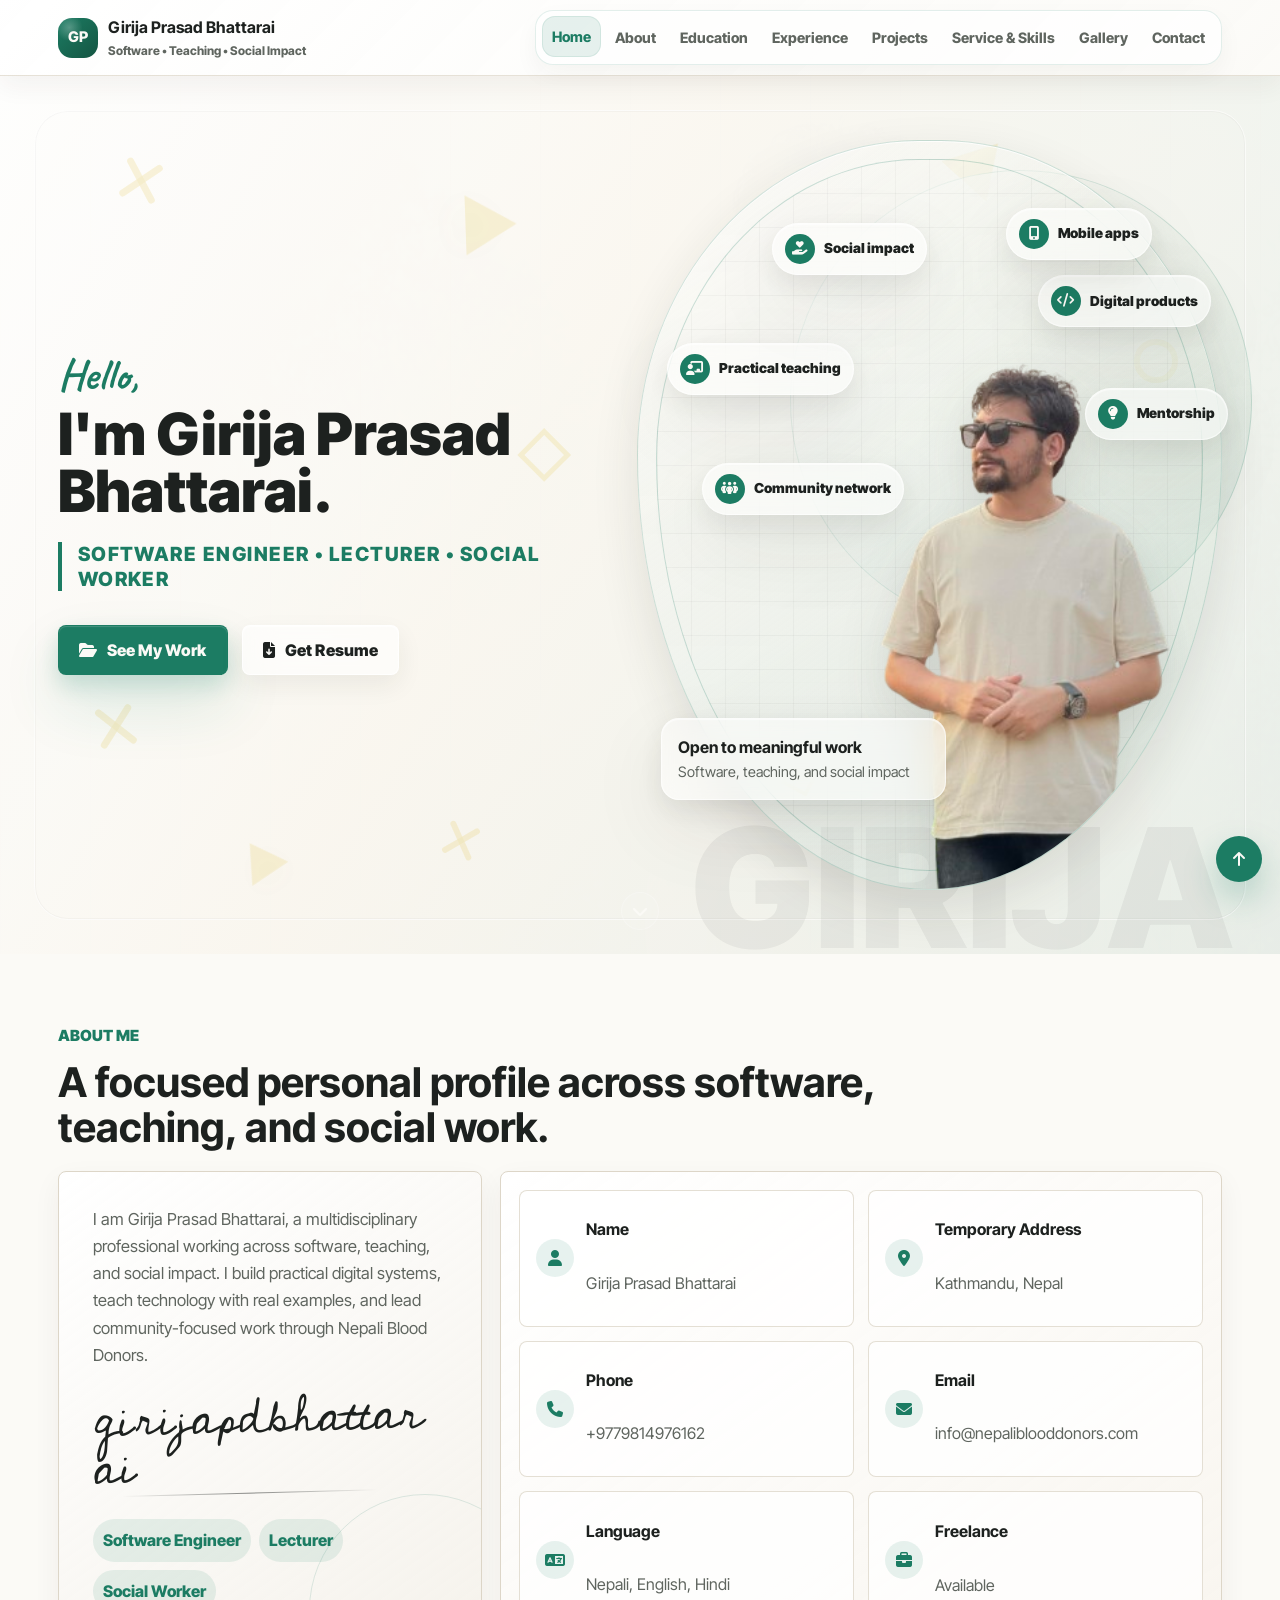
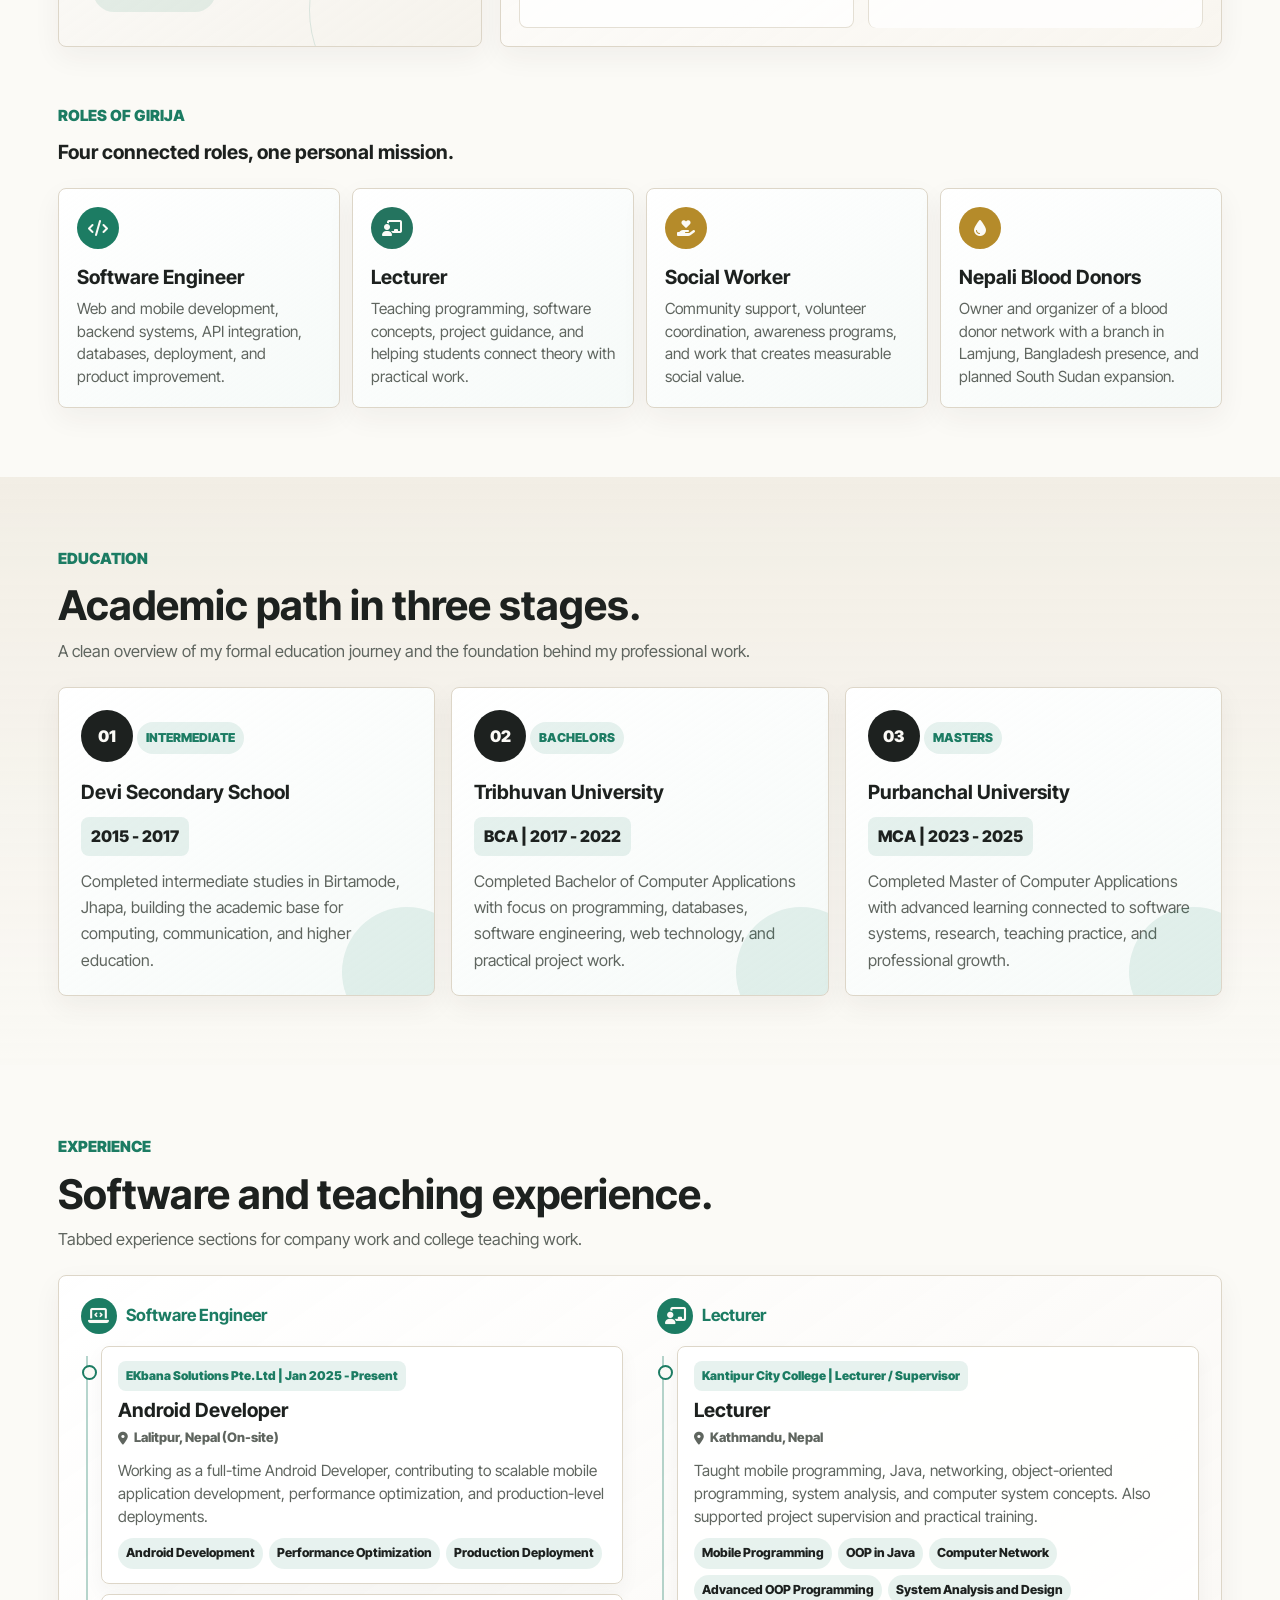
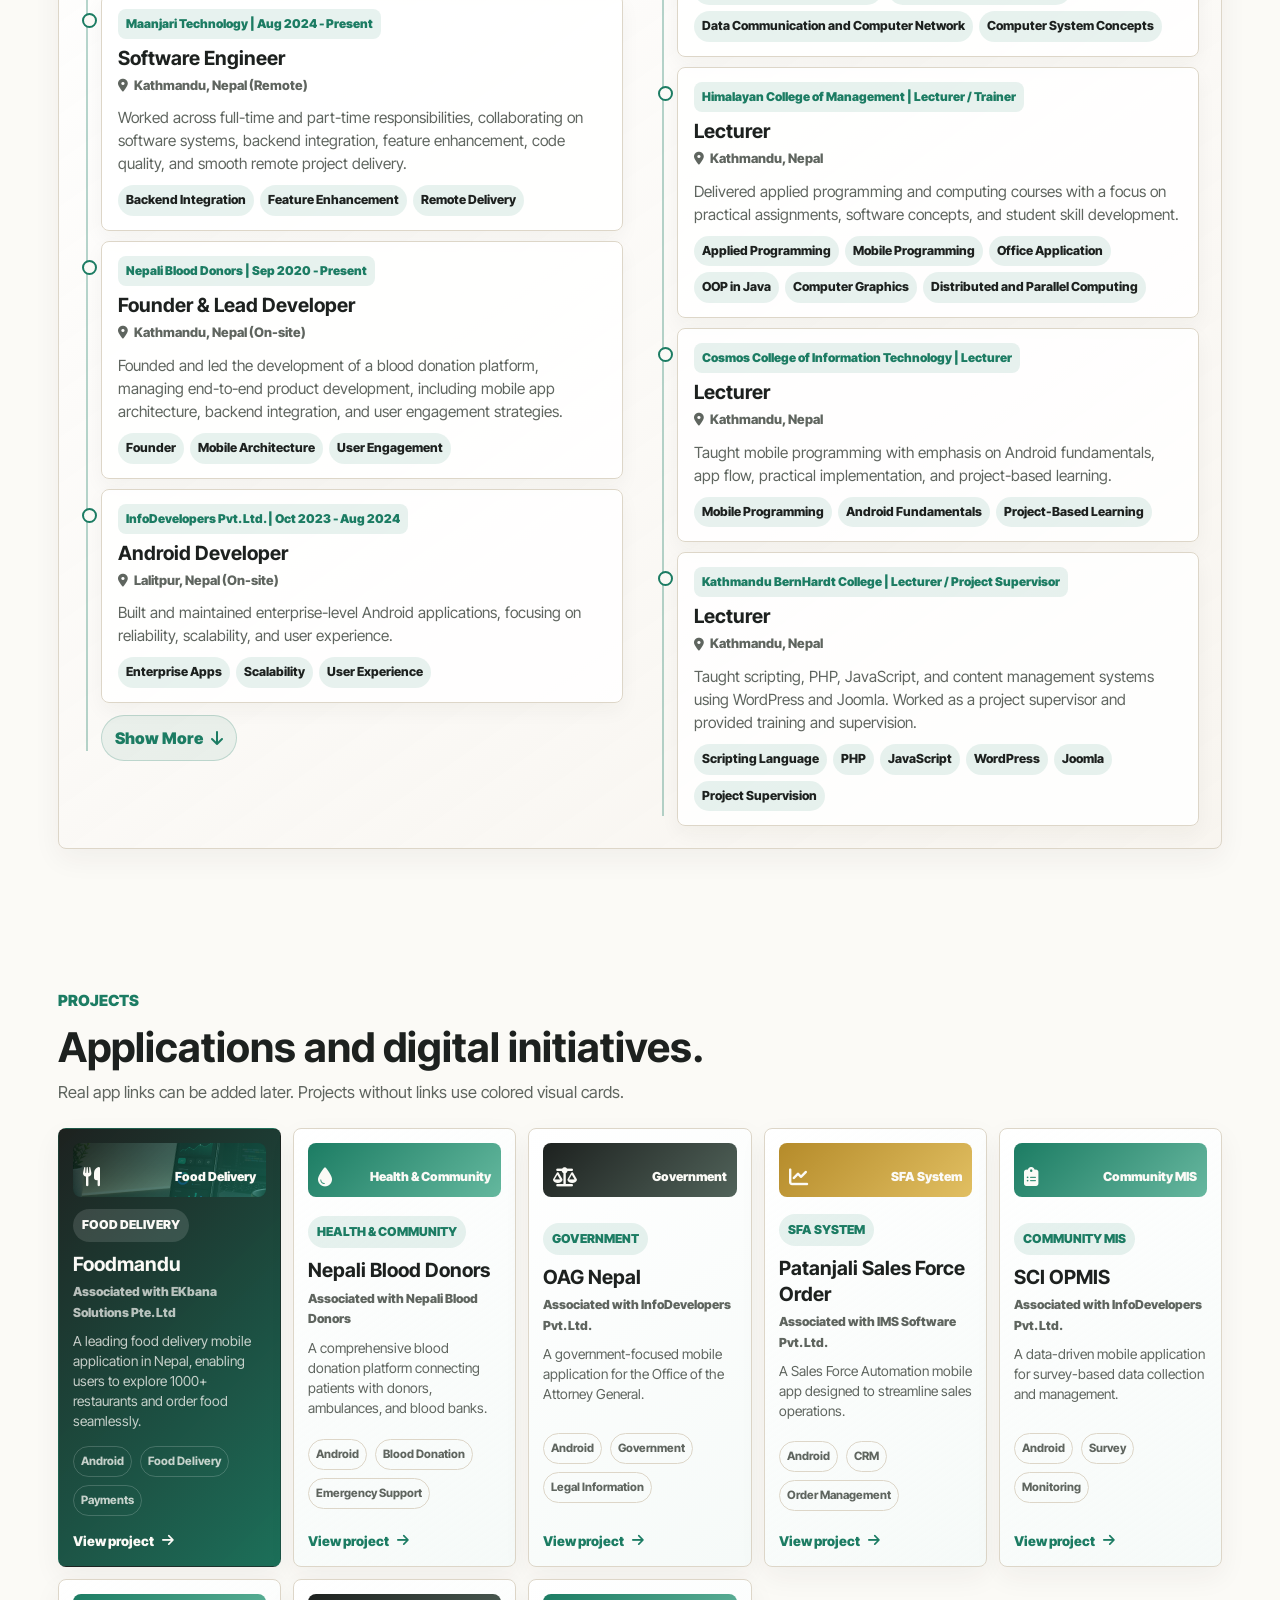
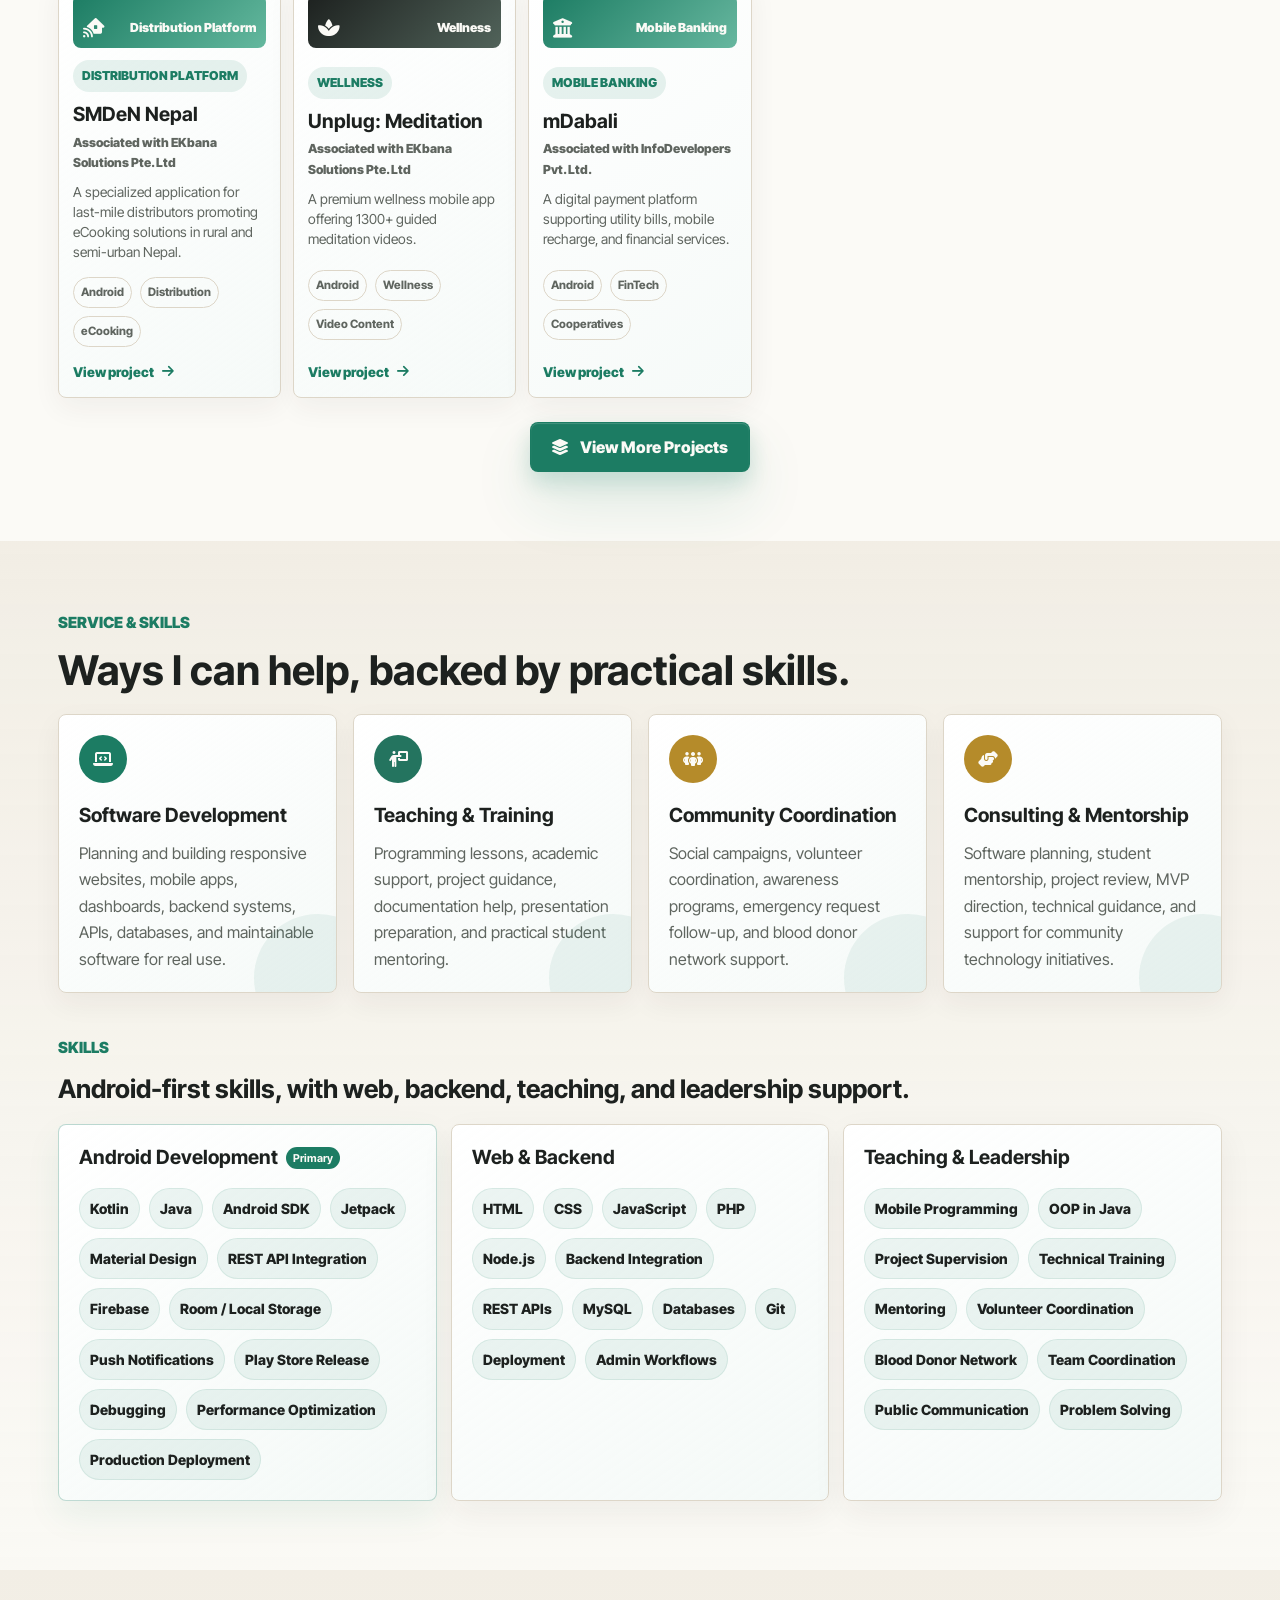
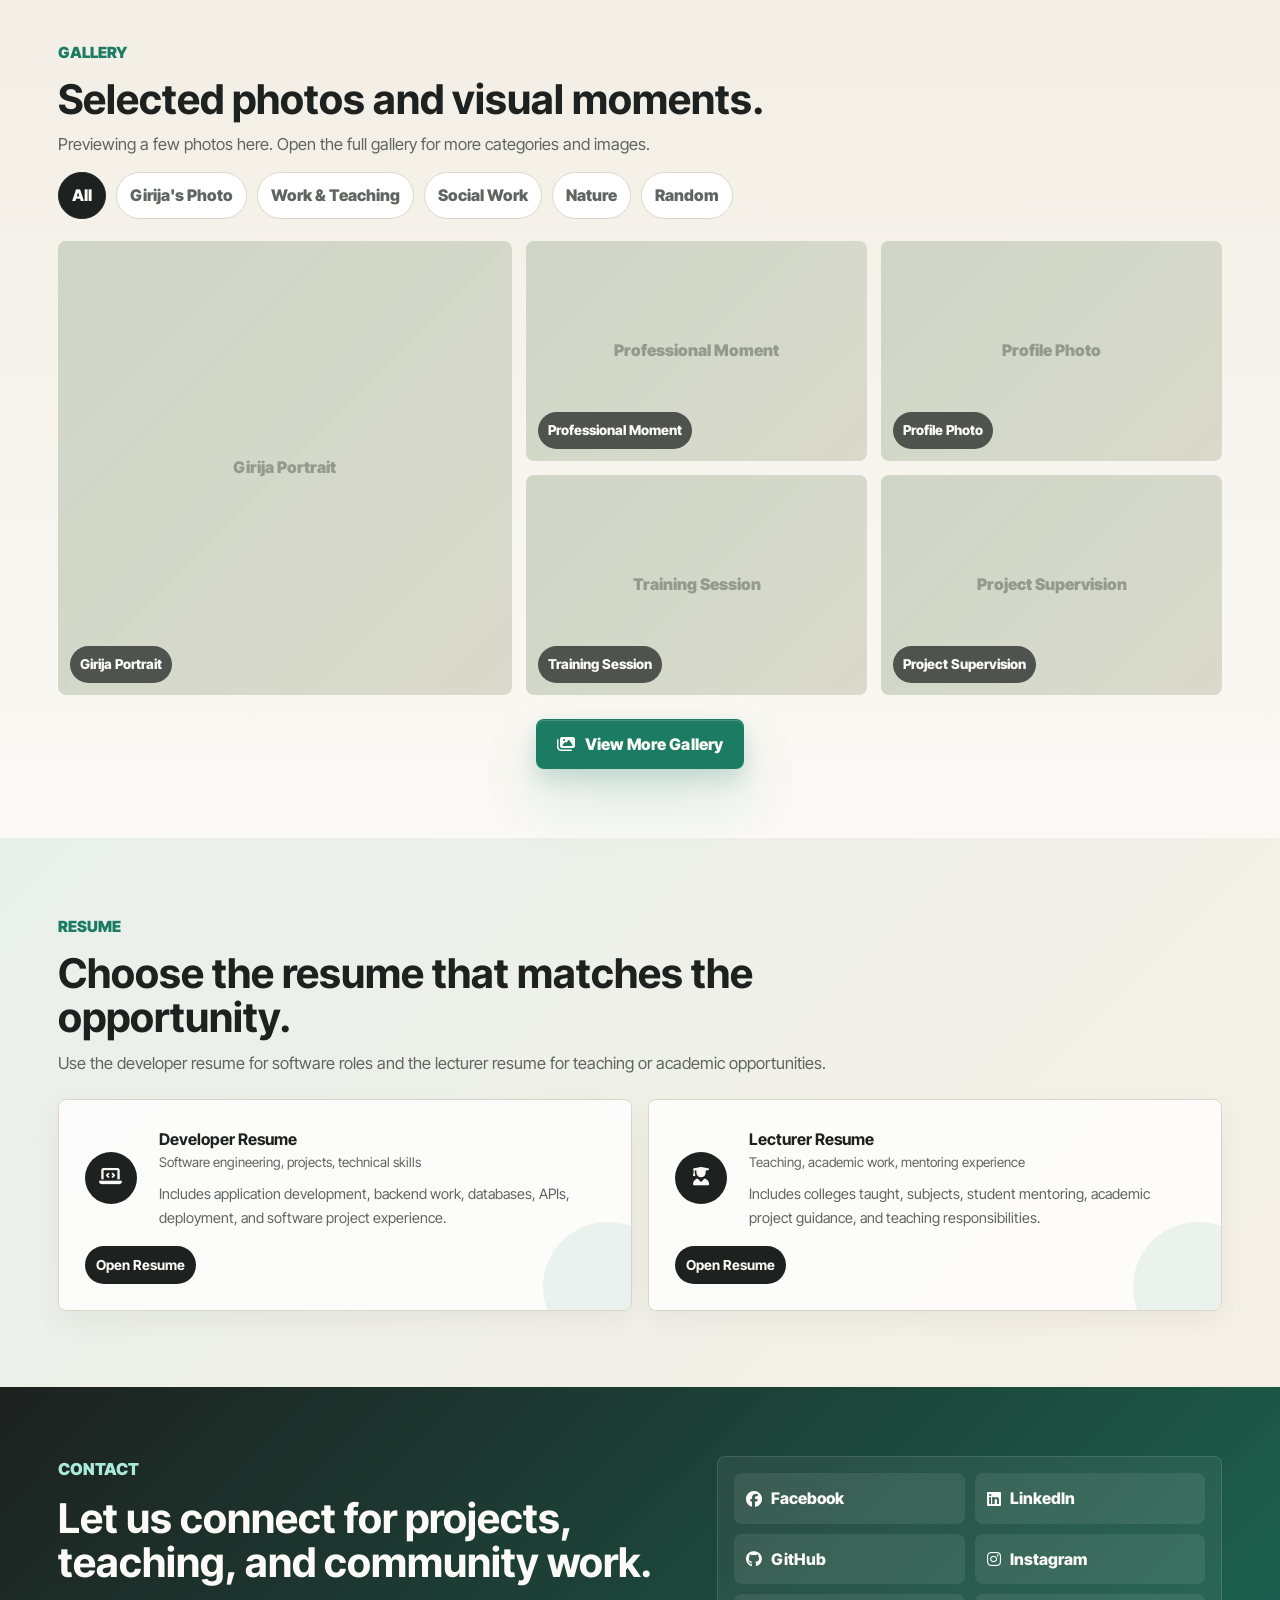
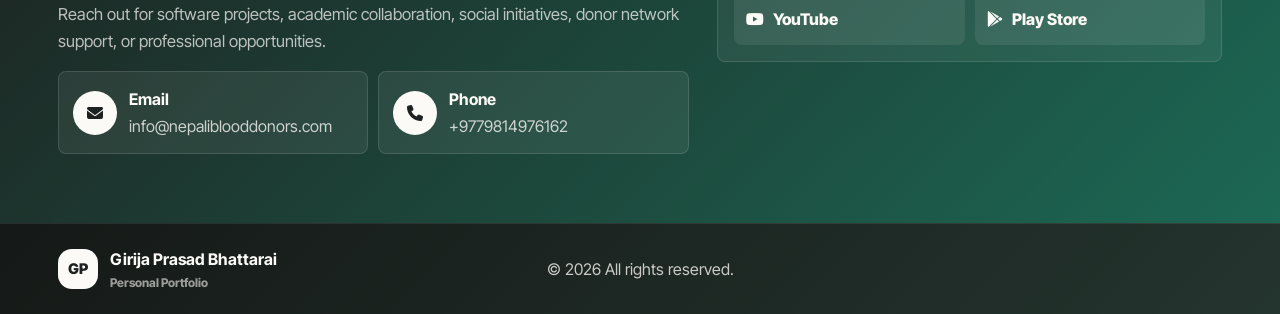
==== commit 99abacad: "after signature name changed" ====
--- a/index.html
+++ b/index.html
@@ -113,7 +113,7 @@
             <div class="about-grid about-modern">
                 <article class="story about-card-primary reveal">
                     <p>I am Girija Prasad Bhattarai, a multidisciplinary professional working across software, teaching, and social impact. I build practical digital systems, teach technology with real examples, and lead community-focused work through Nepali Blood Donors.</p>
-                    <p class="signature-text">GirijaPrasadBhattarai</p>
+                    <p class="signature-text">girijapdbhattarai</p>
                     <div class="about-highlights">
                         <span>Software Engineer</span>
                         <span>Lecturer</span>
@@ -138,12 +138,12 @@
             </div>
 
             <div class="work-grid">
-                <a class="work-card reveal" href="services/software-development.html">
+                <a class="work-card reveal" href="#experience" data-select-tab="software-panel">
                     <i class="fa-solid fa-code"></i>
                     <h3>Software Engineer</h3>
                     <p>Web and mobile development, backend systems, API integration, databases, deployment, and product improvement.</p>
                 </a>
-                <a class="work-card reveal" href="services/teaching-training.html">
+                <a class="work-card reveal" href="#experience" data-select-tab="teaching-panel">
                     <i class="fa-solid fa-chalkboard-user"></i>
                     <h3>Lecturer</h3>
                     <p>Teaching programming, software concepts, project guidance, and helping students connect theory with practical work.</p>
@@ -299,19 +299,19 @@
                     <p class="kicker">Contact</p>
                     <h2>Let us connect for projects, teaching, and community work.</h2>
                     <p>Reach out for software projects, academic collaboration, social initiatives, donor network support, or professional opportunities.</p>
-                </div>
-
-                <div class="contact-side">
-                    <div class="social-panel">
-                        <a href="https://www.facebook.com/" target="_blank" rel="noreferrer"><i class="fa-brands fa-facebook"></i> Facebook</a>
-                        <a href="https://www.linkedin.com/" target="_blank" rel="noreferrer"><i class="fa-brands fa-linkedin"></i> LinkedIn</a>
-                        <a href="https://github.com/" target="_blank" rel="noreferrer"><i class="fa-brands fa-github"></i> GitHub</a>
-                        <a href="https://www.instagram.com/" target="_blank" rel="noreferrer"><i class="fa-brands fa-instagram"></i> Instagram</a>
-                    </div>
                     <div class="contact-methods">
                         <a href="mailto:info@nepaliblooddonors.com"><i class="fa-solid fa-envelope"></i><span><strong>Email</strong>info@nepaliblooddonors.com</span></a>
                         <a href="tel:+9779814976162"><i class="fa-solid fa-phone"></i><span><strong>Phone</strong>+9779814976162</span></a>
                     </div>
+                </div>
+
+                <div class="social-panel">
+                    <a href="https://www.facebook.com/" target="_blank" rel="noreferrer"><i class="fa-brands fa-facebook"></i> Facebook</a>
+                    <a href="https://www.linkedin.com/" target="_blank" rel="noreferrer"><i class="fa-brands fa-linkedin"></i> LinkedIn</a>
+                    <a href="https://github.com/" target="_blank" rel="noreferrer"><i class="fa-brands fa-github"></i> GitHub</a>
+                    <a href="https://www.instagram.com/" target="_blank" rel="noreferrer"><i class="fa-brands fa-instagram"></i> Instagram</a>
+                    <a href="https://www.youtube.com/" target="_blank" rel="noreferrer"><i class="fa-brands fa-youtube"></i> YouTube</a>
+                    <a href="https://play.google.com/store/apps/details?id=com.blooddonation.nepal" target="_blank" rel="noreferrer"><i class="fa-brands fa-google-play"></i> Play Store</a>
                 </div>
             </div>
         </section>
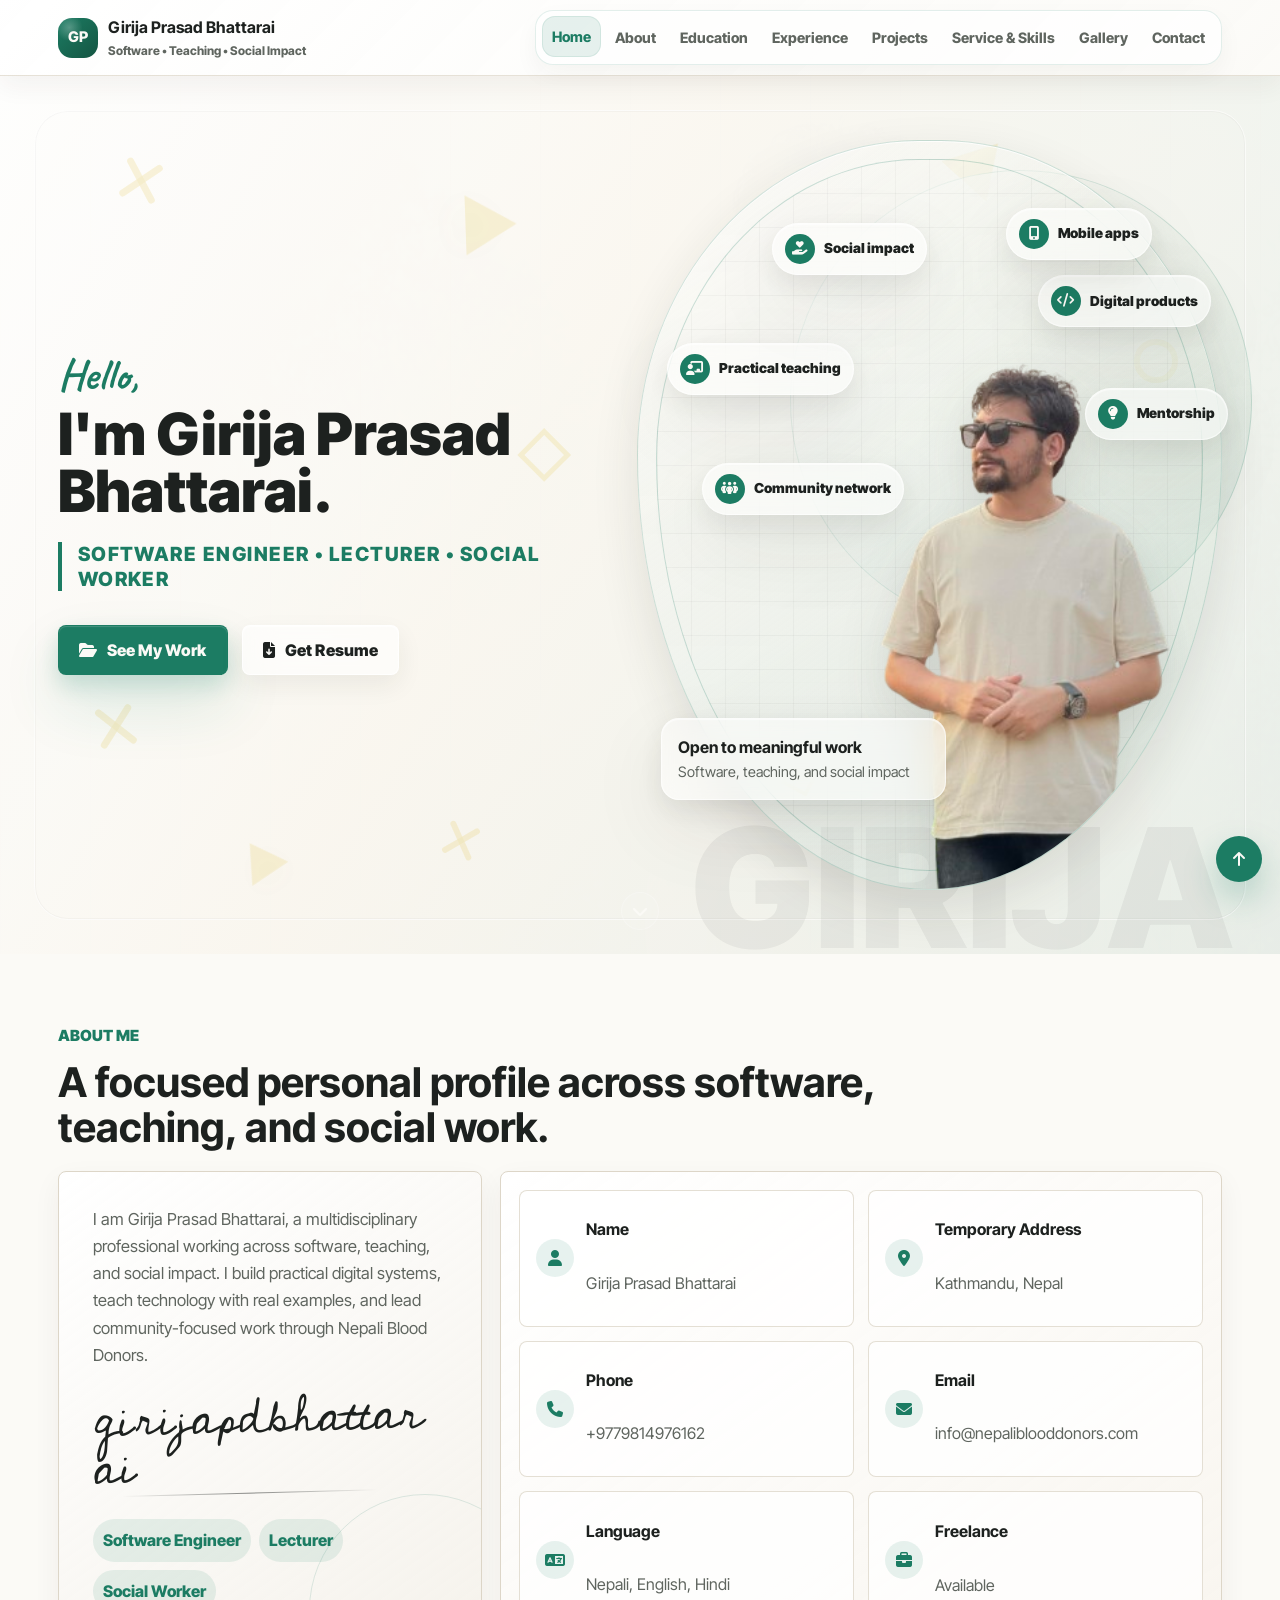
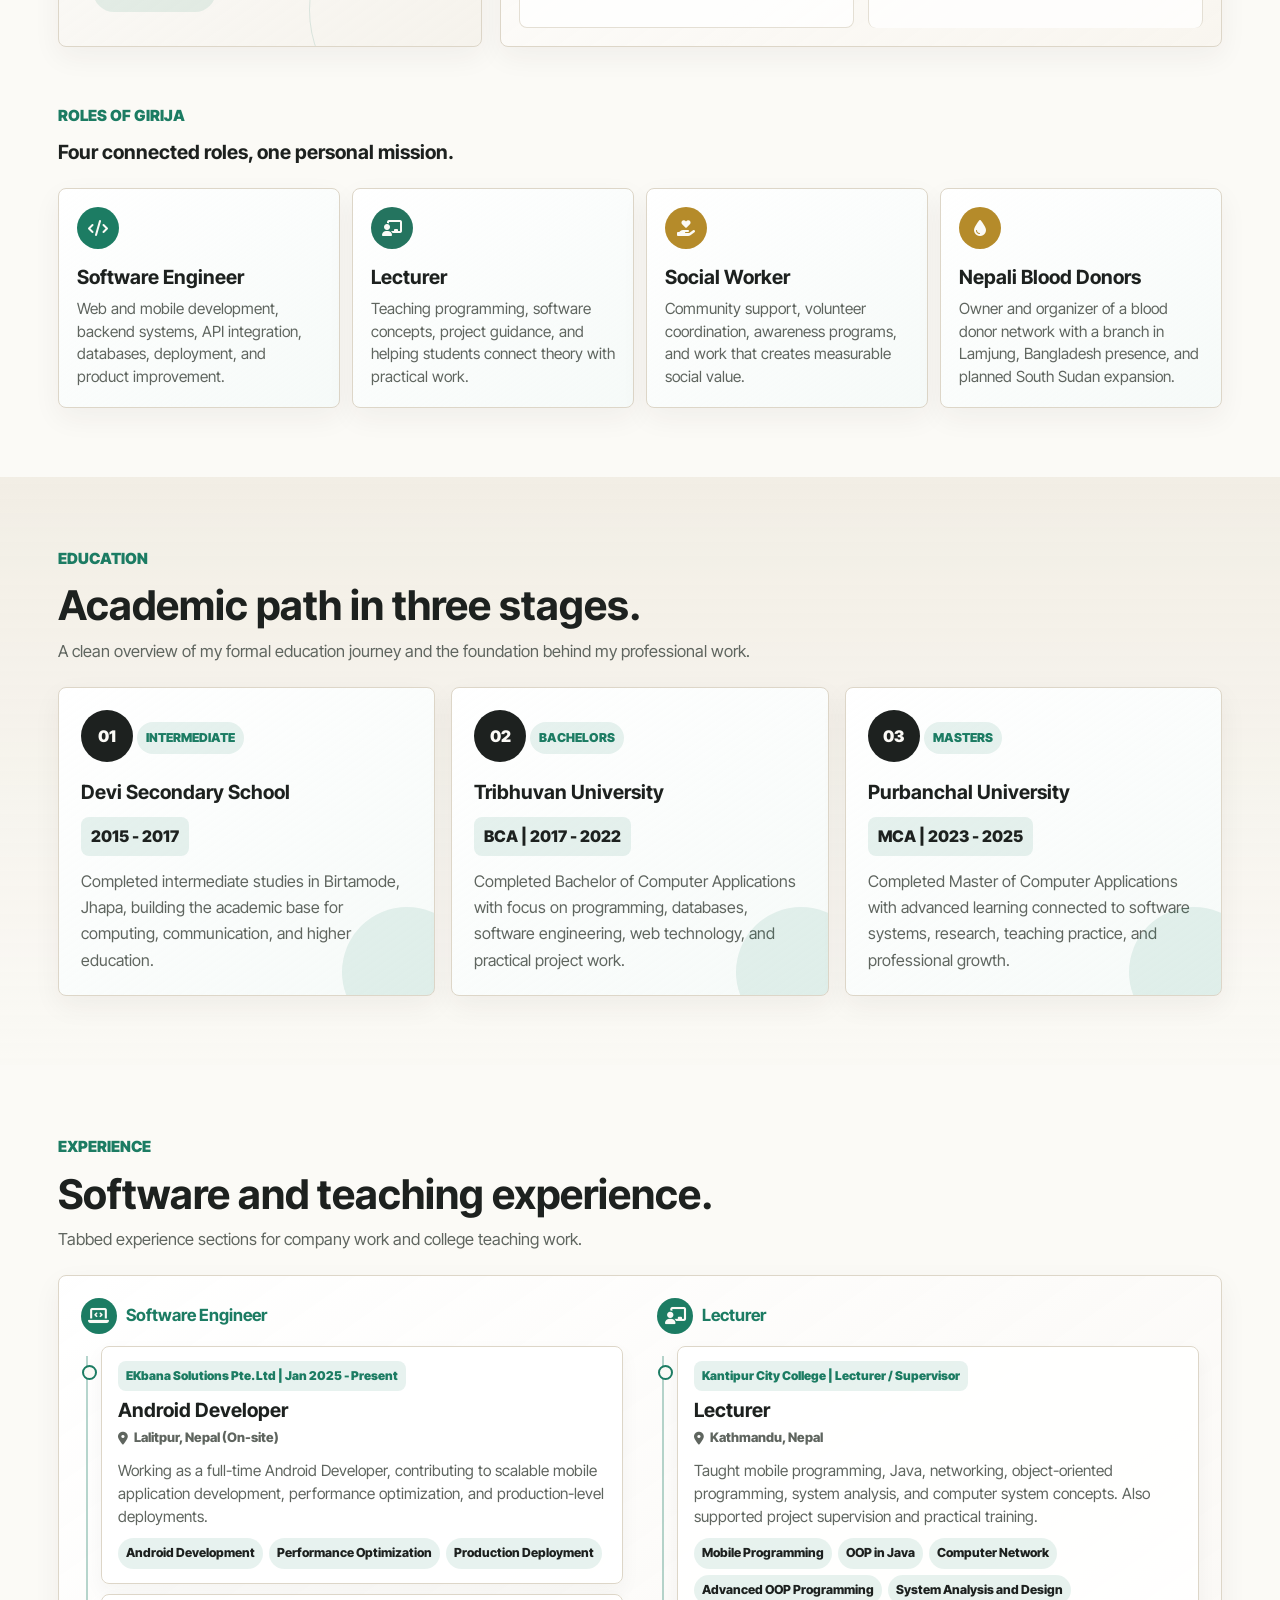
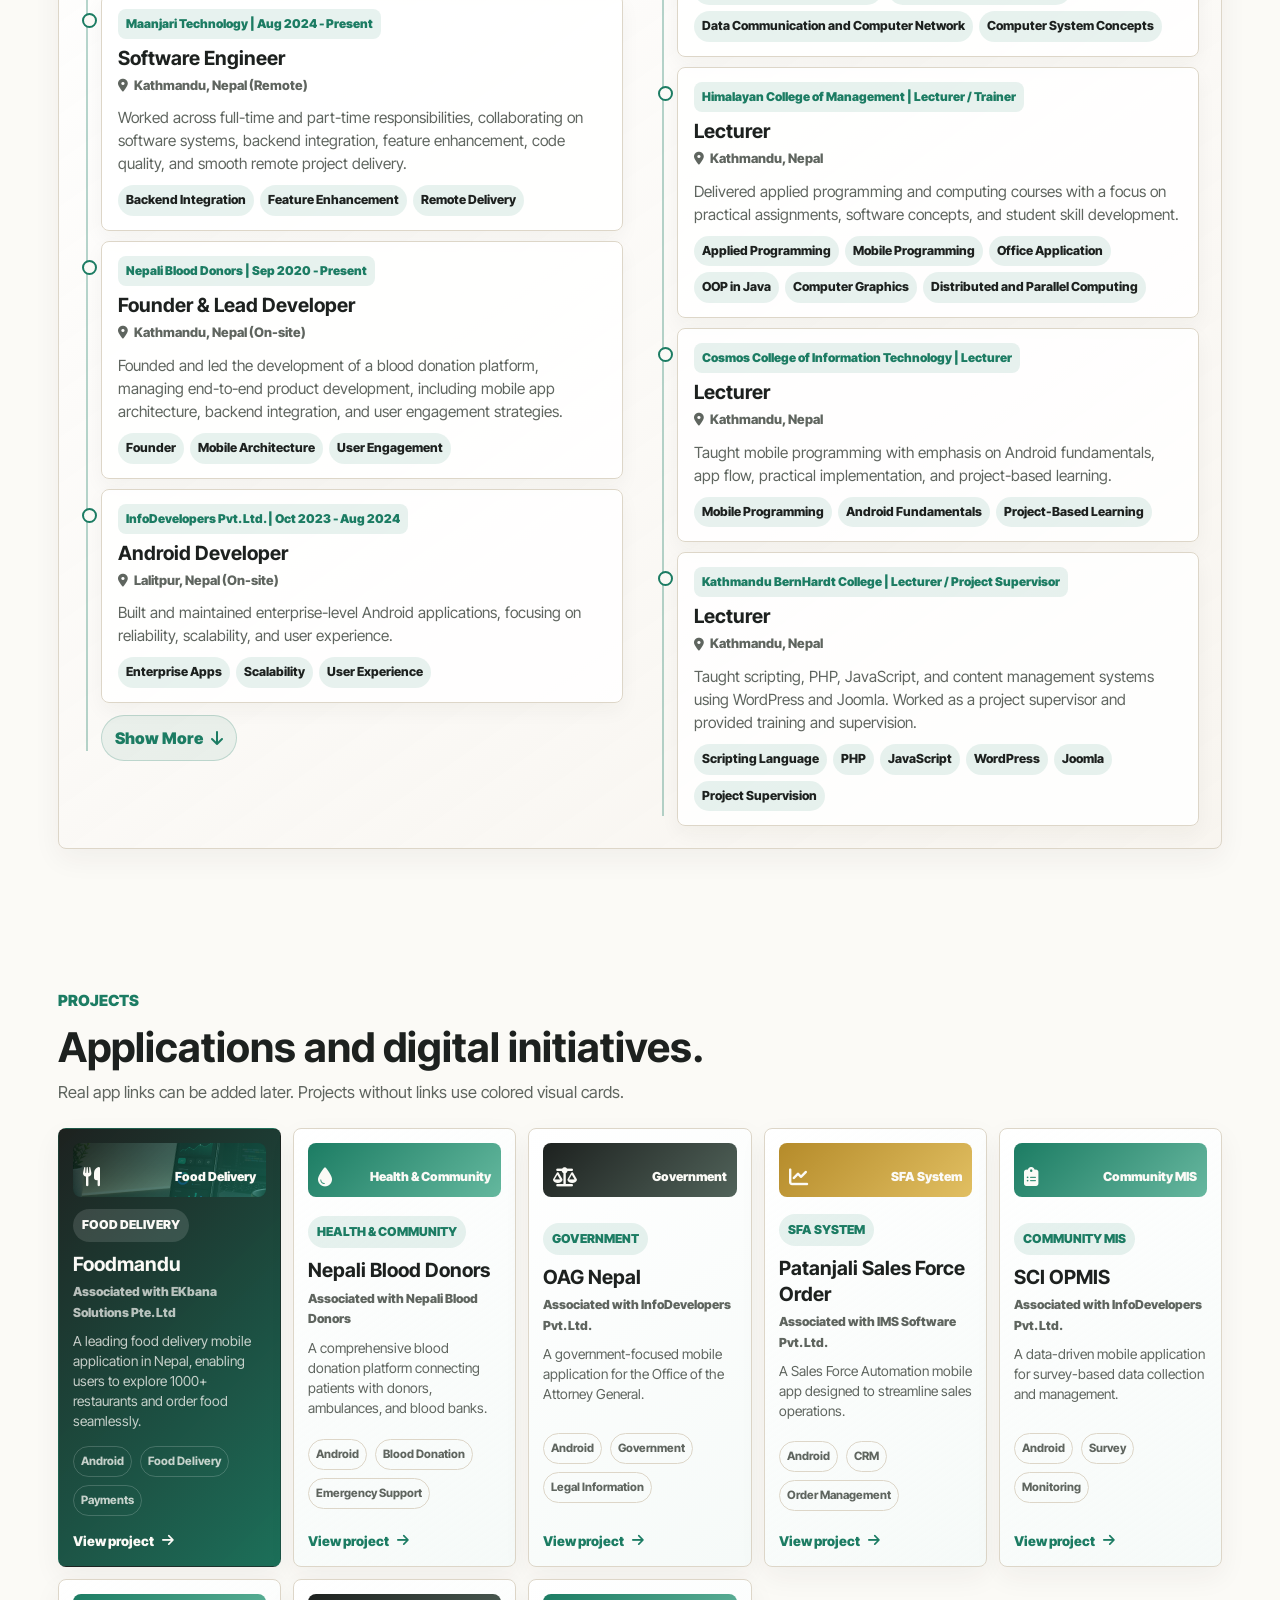
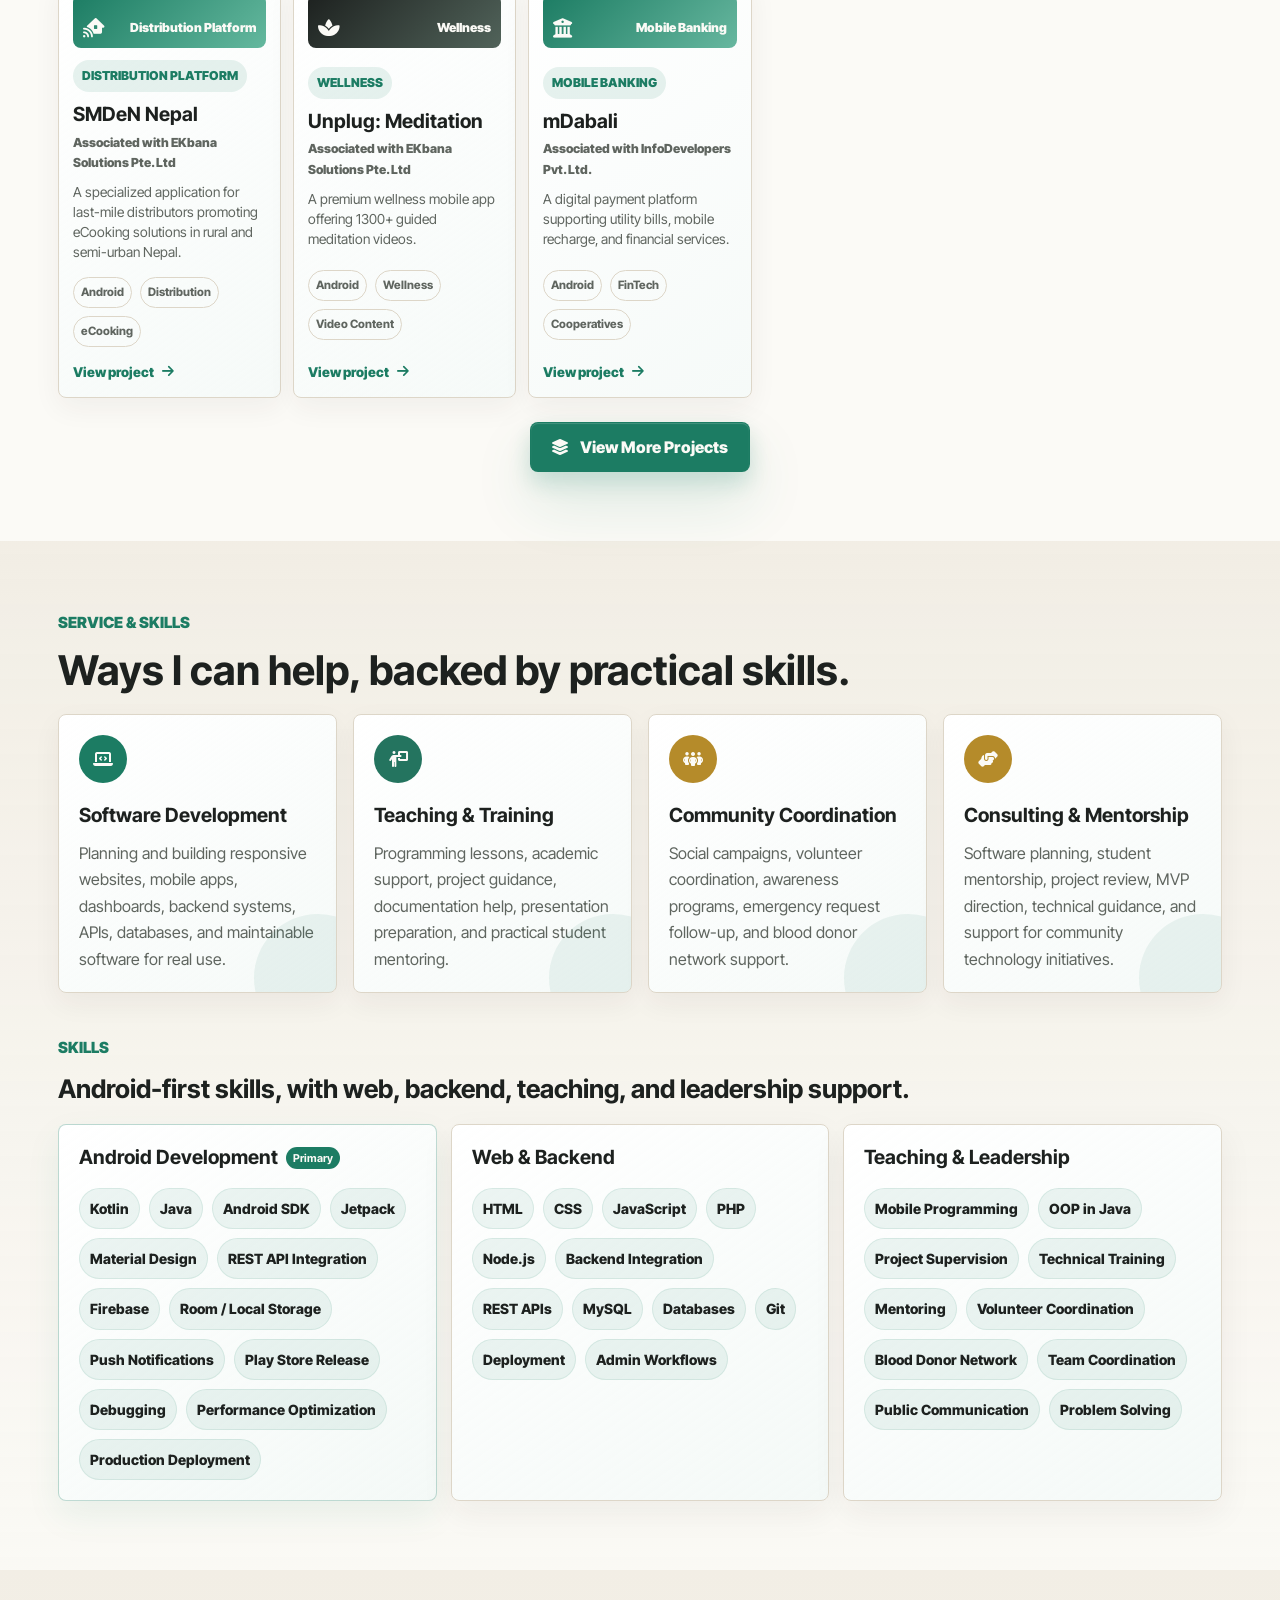
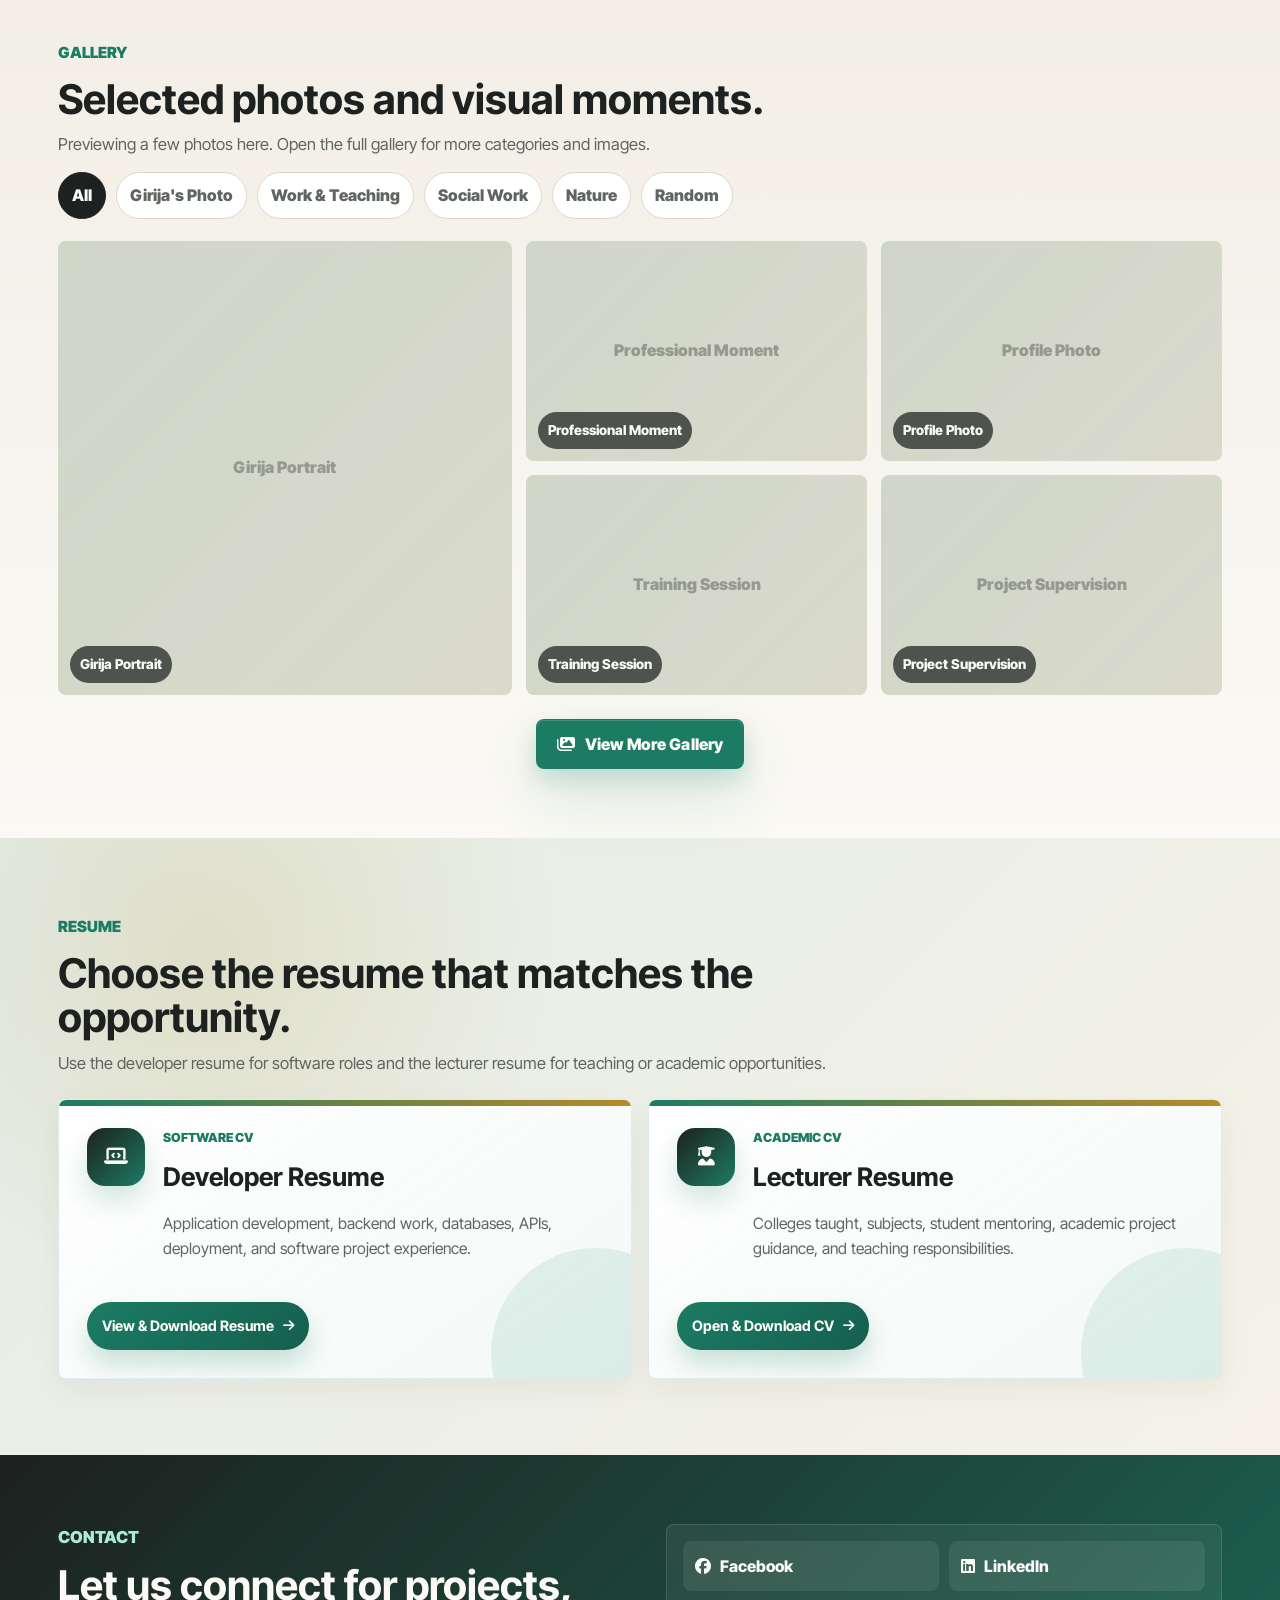
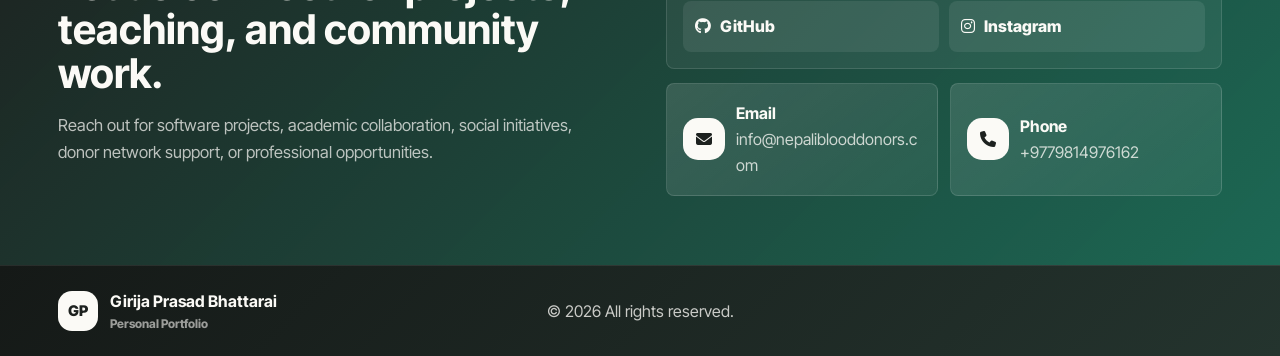
==== commit 05b35baf: "after fix of redirection" ====
--- a/index.html
+++ b/index.html
@@ -138,12 +138,12 @@
             </div>
 
             <div class="work-grid">
-                <a class="work-card reveal" href="#experience" data-select-tab="software-panel">
+                <a class="work-card reveal" href="services/software-development.html">
                     <i class="fa-solid fa-code"></i>
                     <h3>Software Engineer</h3>
                     <p>Web and mobile development, backend systems, API integration, databases, deployment, and product improvement.</p>
                 </a>
-                <a class="work-card reveal" href="#experience" data-select-tab="teaching-panel">
+                <a class="work-card reveal" href="services/teaching-training.html">
                     <i class="fa-solid fa-chalkboard-user"></i>
                     <h3>Lecturer</h3>
                     <p>Teaching programming, software concepts, project guidance, and helping students connect theory with practical work.</p>
@@ -288,8 +288,24 @@
             </div>
 
             <div class="resume-grid">
-                <a class="resume-card reveal" href="https://nepaliblooddonors.com" target="_blank" rel="noreferrer"><i class="fa-solid fa-laptop-code"></i><span><strong>Developer Resume</strong><small>Software engineering, projects, technical skills</small><em>Includes application development, backend work, databases, APIs, deployment, and software project experience.</em></span><b>Open Resume</b></a>
-                <a class="resume-card reveal" href="https://nepaliblooddonors.com" target="_blank" rel="noreferrer"><i class="fa-solid fa-user-graduate"></i><span><strong>Lecturer Resume</strong><small>Teaching, academic work, mentoring experience</small><em>Includes colleges taught, subjects, student mentoring, academic project guidance, and teaching responsibilities.</em></span><b>Open Resume</b></a>
+                <a class="resume-card reveal" href="resumes/developer-resume.html">
+                    <span class="resume-icon"><i class="fa-solid fa-laptop-code"></i></span>
+                    <span class="resume-content">
+                        <small>Software CV</small>
+                        <strong>Developer Resume</strong>
+                        <em>Application development, backend work, databases, APIs, deployment, and software project experience.</em>
+                    </span>
+                    <b>View &amp; Download Resume <i class="fa-solid fa-arrow-right"></i></b>
+                </a>
+                <a class="resume-card reveal" href="resumes/lecturer-resume.html">
+                    <span class="resume-icon"><i class="fa-solid fa-user-graduate"></i></span>
+                    <span class="resume-content">
+                        <small>Academic CV</small>
+                        <strong>Lecturer Resume</strong>
+                        <em>Colleges taught, subjects, student mentoring, academic project guidance, and teaching responsibilities.</em>
+                    </span>
+                    <b>Open &amp; Download CV <i class="fa-solid fa-arrow-right"></i></b>
+                </a>
             </div>
         </section>
 
@@ -299,19 +315,19 @@
                     <p class="kicker">Contact</p>
                     <h2>Let us connect for projects, teaching, and community work.</h2>
                     <p>Reach out for software projects, academic collaboration, social initiatives, donor network support, or professional opportunities.</p>
+                </div>
+
+                <div class="contact-side">
+                    <div class="social-panel" aria-label="Social media links">
+                        <a href="https://www.facebook.com/" target="_blank" rel="noreferrer"><i class="fa-brands fa-facebook"></i> Facebook</a>
+                        <a href="https://www.linkedin.com/" target="_blank" rel="noreferrer"><i class="fa-brands fa-linkedin"></i> LinkedIn</a>
+                        <a href="https://github.com/" target="_blank" rel="noreferrer"><i class="fa-brands fa-github"></i> GitHub</a>
+                        <a href="https://www.instagram.com/" target="_blank" rel="noreferrer"><i class="fa-brands fa-instagram"></i> Instagram</a>
+                    </div>
                     <div class="contact-methods">
                         <a href="mailto:info@nepaliblooddonors.com"><i class="fa-solid fa-envelope"></i><span><strong>Email</strong>info@nepaliblooddonors.com</span></a>
                         <a href="tel:+9779814976162"><i class="fa-solid fa-phone"></i><span><strong>Phone</strong>+9779814976162</span></a>
                     </div>
-                </div>
-
-                <div class="social-panel">
-                    <a href="https://www.facebook.com/" target="_blank" rel="noreferrer"><i class="fa-brands fa-facebook"></i> Facebook</a>
-                    <a href="https://www.linkedin.com/" target="_blank" rel="noreferrer"><i class="fa-brands fa-linkedin"></i> LinkedIn</a>
-                    <a href="https://github.com/" target="_blank" rel="noreferrer"><i class="fa-brands fa-github"></i> GitHub</a>
-                    <a href="https://www.instagram.com/" target="_blank" rel="noreferrer"><i class="fa-brands fa-instagram"></i> Instagram</a>
-                    <a href="https://www.youtube.com/" target="_blank" rel="noreferrer"><i class="fa-brands fa-youtube"></i> YouTube</a>
-                    <a href="https://play.google.com/store/apps/details?id=com.blooddonation.nepal" target="_blank" rel="noreferrer"><i class="fa-brands fa-google-play"></i> Play Store</a>
                 </div>
             </div>
         </section>
--- a/style.css
+++ b/style.css
@@ -2036,7 +2036,8 @@
     padding-top: clamp(52px, 6vw, 76px);
     padding-bottom: clamp(52px, 6vw, 76px);
     background:
-        linear-gradient(135deg, rgba(28, 124, 99, 0.08), rgba(181, 139, 42, 0.08)),
+        radial-gradient(circle at 16% 18%, rgba(181, 139, 42, 0.16), transparent 30%),
+        linear-gradient(135deg, rgba(28, 124, 99, 0.1), rgba(181, 139, 42, 0.08)),
         var(--paper);
 }
 
@@ -2049,40 +2050,58 @@
 .resume-card {
     position: relative;
     display: grid;
-    grid-template-columns: 58px minmax(0, 1fr);
-    align-items: center;
-    gap: 16px;
-    padding: 26px;
+    grid-template-columns: auto minmax(0, 1fr);
+    align-items: start;
+    gap: 18px;
+    min-height: 280px;
+    padding: 28px;
     overflow: hidden;
-    transition: transform 180ms ease, box-shadow 180ms ease;
+    isolation: isolate;
+    background:
+        linear-gradient(145deg, rgba(255, 255, 255, 0.92), rgba(240, 247, 244, 0.82)),
+        var(--white);
+    border: 1px solid rgba(28, 124, 99, 0.12);
+    transition: transform 180ms ease, box-shadow 180ms ease, border-color 180ms ease;
+}
+
+.resume-card::before {
+    content: "";
+    position: absolute;
+    inset: 0 0 auto;
+    height: 6px;
+    background: linear-gradient(90deg, var(--green), var(--gold));
+    z-index: -1;
 }
 
 .resume-card::after {
     content: "";
     position: absolute;
-    right: -42px;
-    bottom: -42px;
-    width: 130px;
-    height: 130px;
+    right: -70px;
+    bottom: -80px;
+    width: 210px;
+    height: 210px;
     border-radius: 50%;
-    background: rgba(28, 124, 99, 0.08);
+    background: rgba(28, 124, 99, 0.1);
+    z-index: -1;
 }
 
 .resume-card:hover {
-    transform: translateY(-2px);
-    box-shadow: var(--shadow);
-}
-
-.resume-card i {
-    width: 52px;
-    height: 52px;
+    transform: translateY(-4px);
+    border-color: rgba(28, 124, 99, 0.24);
+    box-shadow: 0 22px 45px rgba(49, 42, 32, 0.13);
+}
+
+.resume-icon i {
+    width: 58px;
+    height: 58px;
     display: inline-grid;
     place-items: center;
     flex: 0 0 auto;
-    border-radius: 50%;
+    border-radius: 18px;
     color: var(--paper);
-    background: var(--ink);
-    font-size: 1.15rem;
+    background: linear-gradient(135deg, var(--ink), var(--green));
+    font-size: 1.2rem;
+    box-shadow: 0 14px 26px rgba(28, 124, 99, 0.18);
 }
 
 .resume-card strong,
@@ -2093,23 +2112,44 @@
 
 .resume-card b {
     grid-column: 1 / -1;
+    align-self: end;
     width: fit-content;
-    padding: 8px 11px;
+    margin-top: auto;
+    display: inline-flex;
+    align-items: center;
+    gap: 9px;
+    padding: 12px 15px;
     border-radius: 999px;
     color: var(--paper);
-    background: var(--ink);
-    font-size: 0.86rem;
+    background: linear-gradient(135deg, var(--green), #155f4d);
+    font-size: 0.9rem;
     z-index: 1;
+    box-shadow: 0 14px 26px rgba(28, 124, 99, 0.22);
+}
+
+.resume-card b i {
+    font-size: 0.82rem;
 }
 
 .resume-card small {
+    margin-bottom: 8px;
+    color: var(--green);
+    font-size: 0.78rem;
+    font-weight: 900;
+    letter-spacing: 0;
+    text-transform: uppercase;
+}
+
+.resume-card strong {
+    color: var(--ink);
+    font-size: clamp(1.35rem, 2vw, 1.75rem);
+}
+
+.resume-card em {
+    margin-top: 12px;
     color: var(--soft-ink);
-}
-
-.resume-card em {
-    margin-top: 8px;
-    color: var(--soft-ink);
-    font-size: 0.9rem;
+    font-size: 0.98rem;
+    line-height: 1.65;
     font-style: normal;
 }
 
@@ -2480,14 +2520,14 @@
 
 .contact-layout {
     display: grid;
-    grid-template-columns: minmax(0, 0.9fr) minmax(300px, 0.72fr);
-    gap: 28px;
+    grid-template-columns: minmax(0, 0.84fr) minmax(420px, 0.86fr);
+    gap: clamp(28px, 5vw, 64px);
     align-items: start;
 }
 
 .contact-side {
     display: grid;
-    gap: 12px;
+    gap: 14px;
 }
 
 .contact-layout p {
@@ -2527,28 +2567,30 @@
 .contact-methods {
     display: grid;
     grid-template-columns: repeat(2, minmax(0, 1fr));
-    gap: 10px;
+    gap: 12px;
     margin-top: 0;
 }
 
 .contact-methods a {
     display: grid;
-    grid-template-columns: 44px minmax(0, 1fr);
+    grid-template-columns: 42px minmax(0, 1fr);
     align-items: center;
-    gap: 12px;
-    padding: 14px;
+    gap: 11px;
+    min-height: 104px;
+    padding: 16px;
     border: 1px solid rgba(255, 255, 255, 0.12);
     border-radius: var(--radius);
-    background: rgba(255, 255, 255, 0.07);
+    background:
+        linear-gradient(145deg, rgba(255, 255, 255, 0.13), rgba(255, 255, 255, 0.06));
     transition: transform 180ms ease, background 180ms ease;
 }
 
 .contact-methods i {
-    width: 44px;
-    height: 44px;
+    width: 42px;
+    height: 42px;
     display: inline-grid;
     place-items: center;
-    border-radius: 50%;
+    border-radius: 15px;
     color: var(--ink);
     background: var(--paper);
 }
@@ -3107,6 +3149,16 @@
         display: grid;
     }
 
+    .contact-side .contact-methods {
+        grid-template-columns: repeat(2, minmax(0, 1fr));
+    }
+
+    .contact-side .contact-methods a {
+        grid-template-columns: 1fr;
+        align-content: start;
+        min-height: 148px;
+    }
+
     .college-grid,
     .experience-base-grid,
     .process-grid {
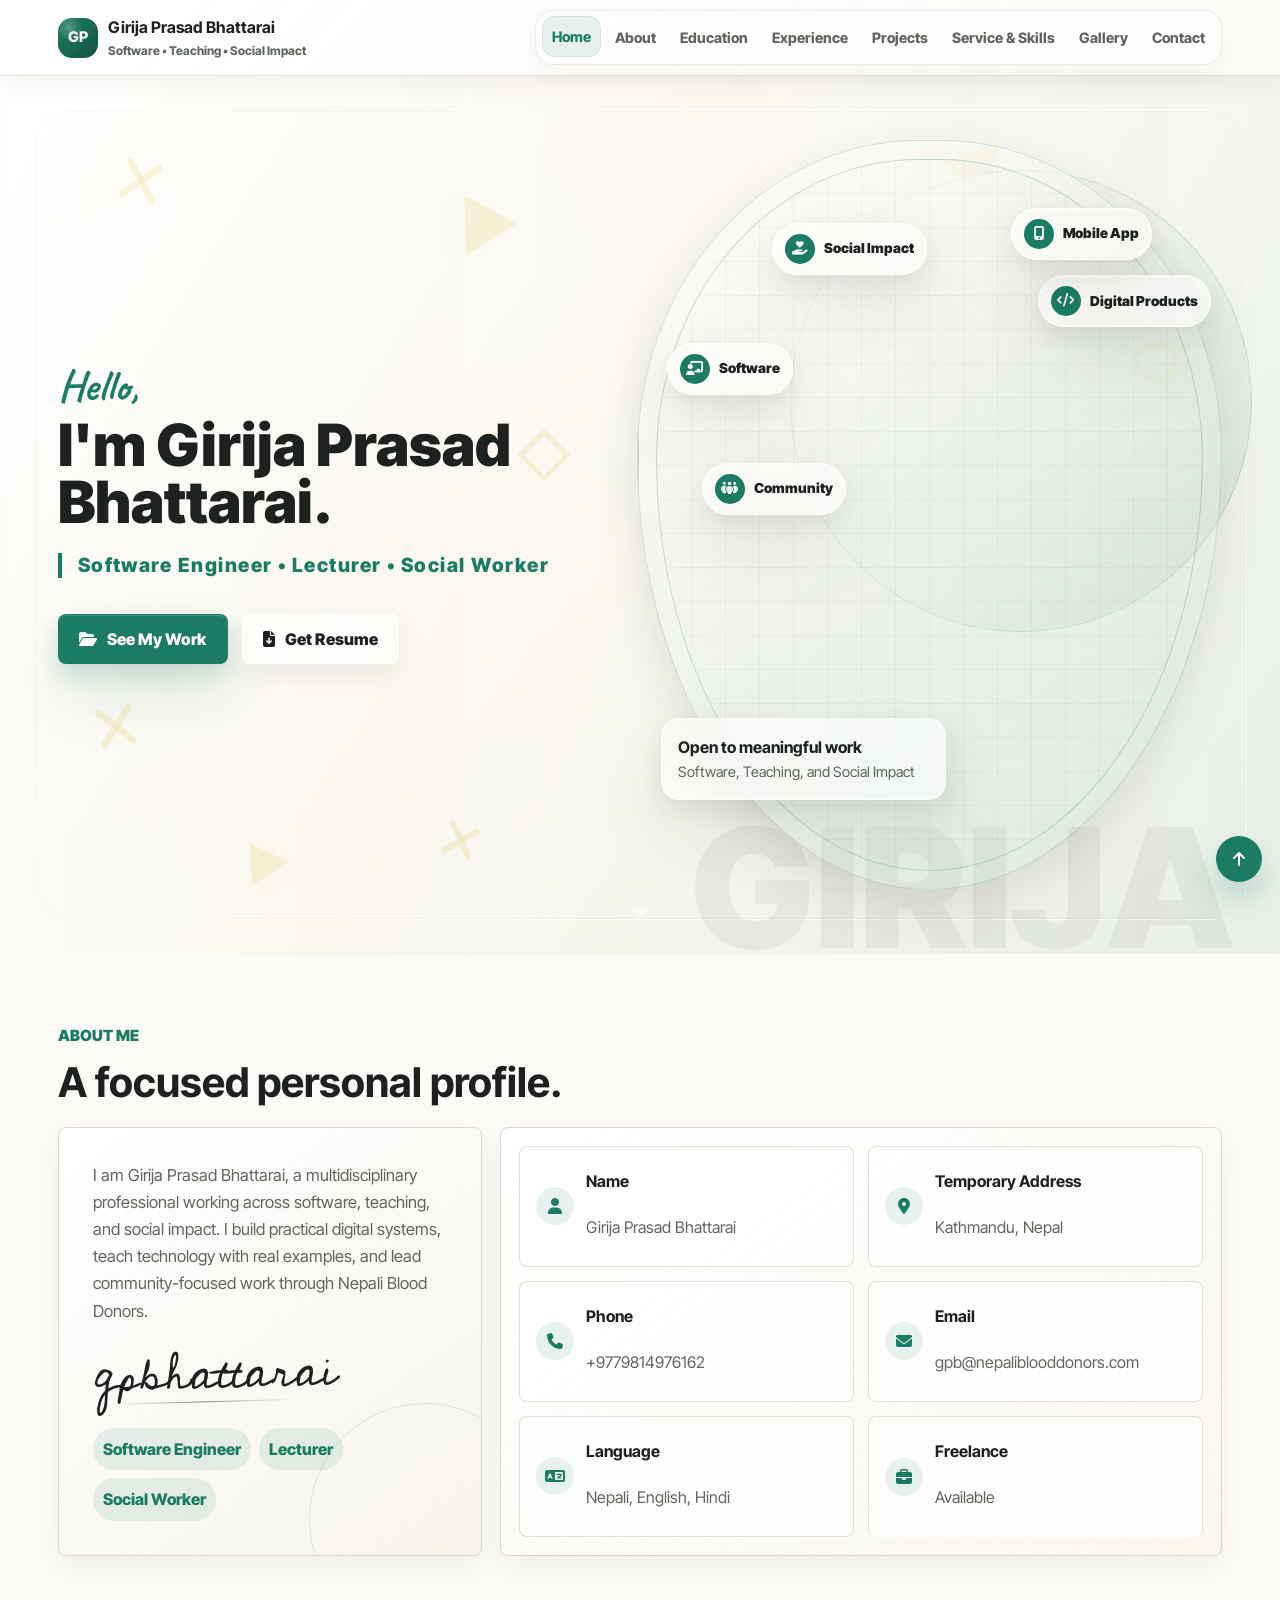
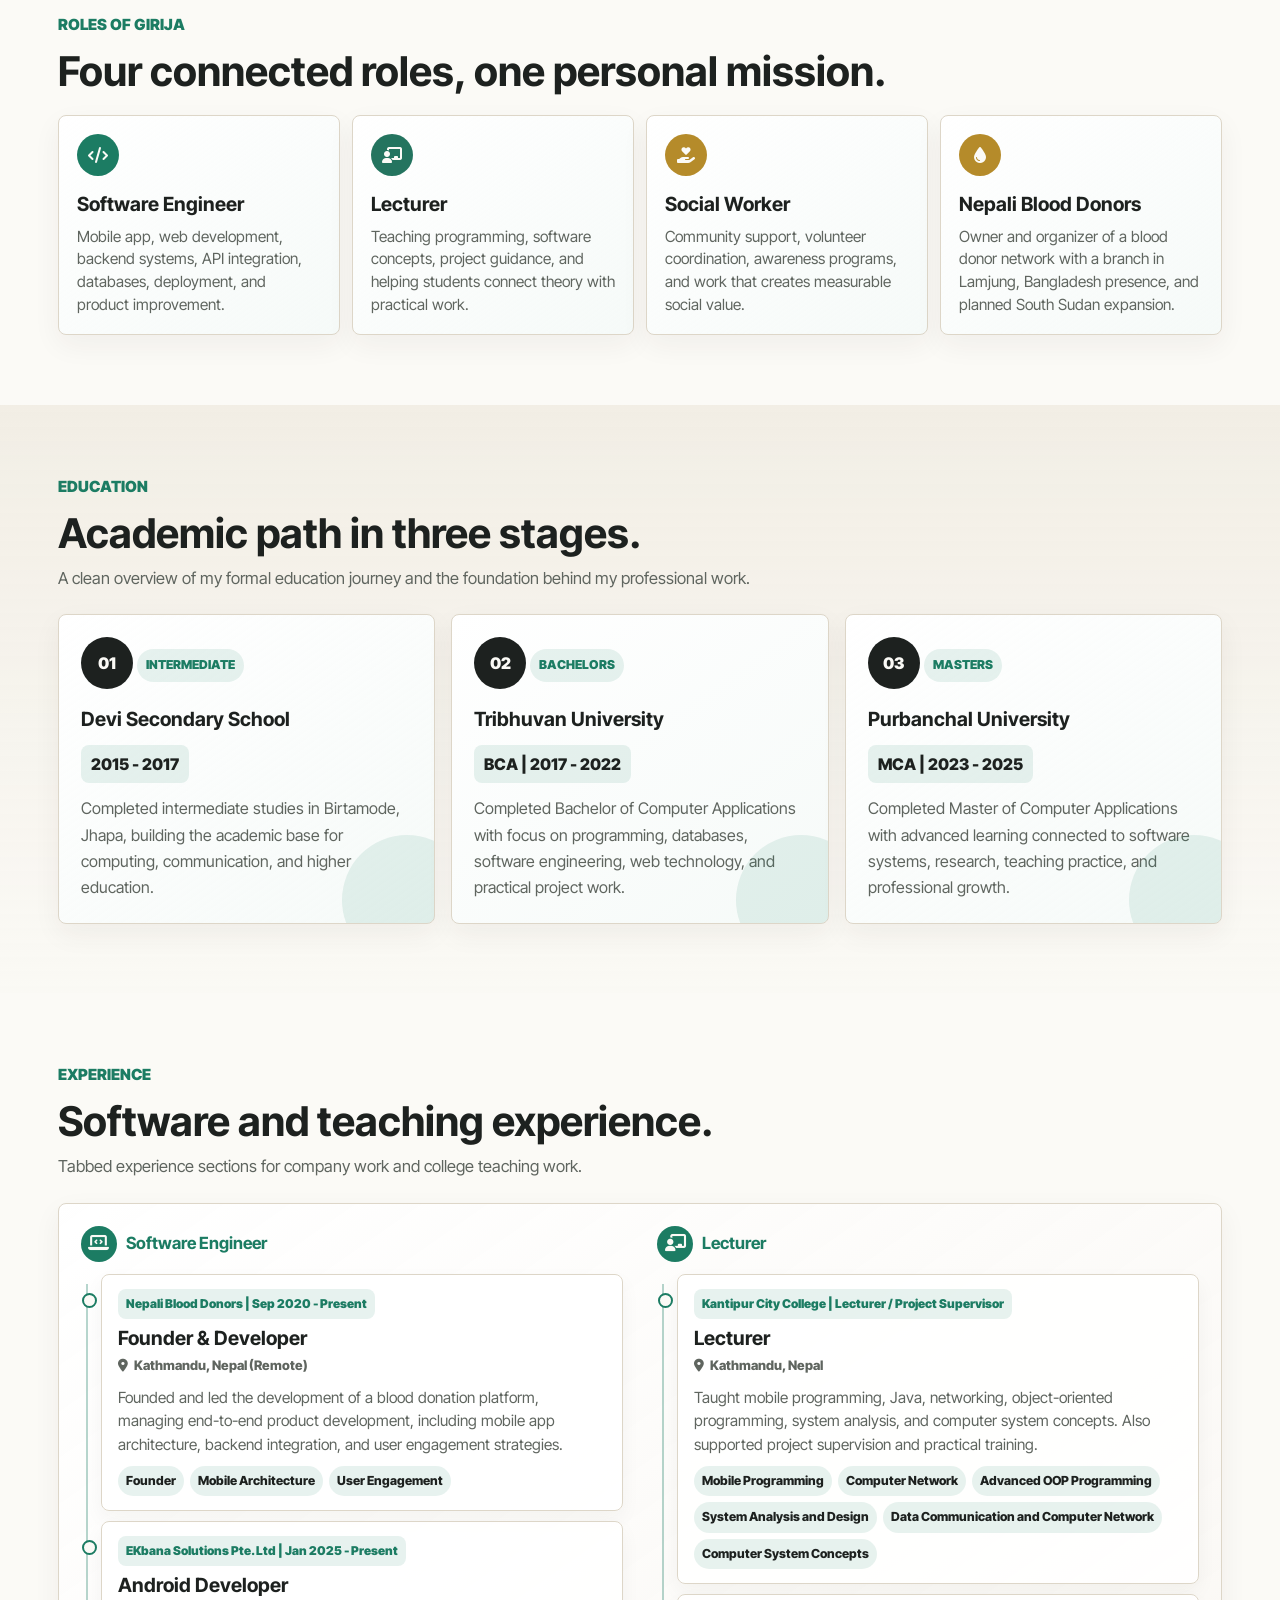
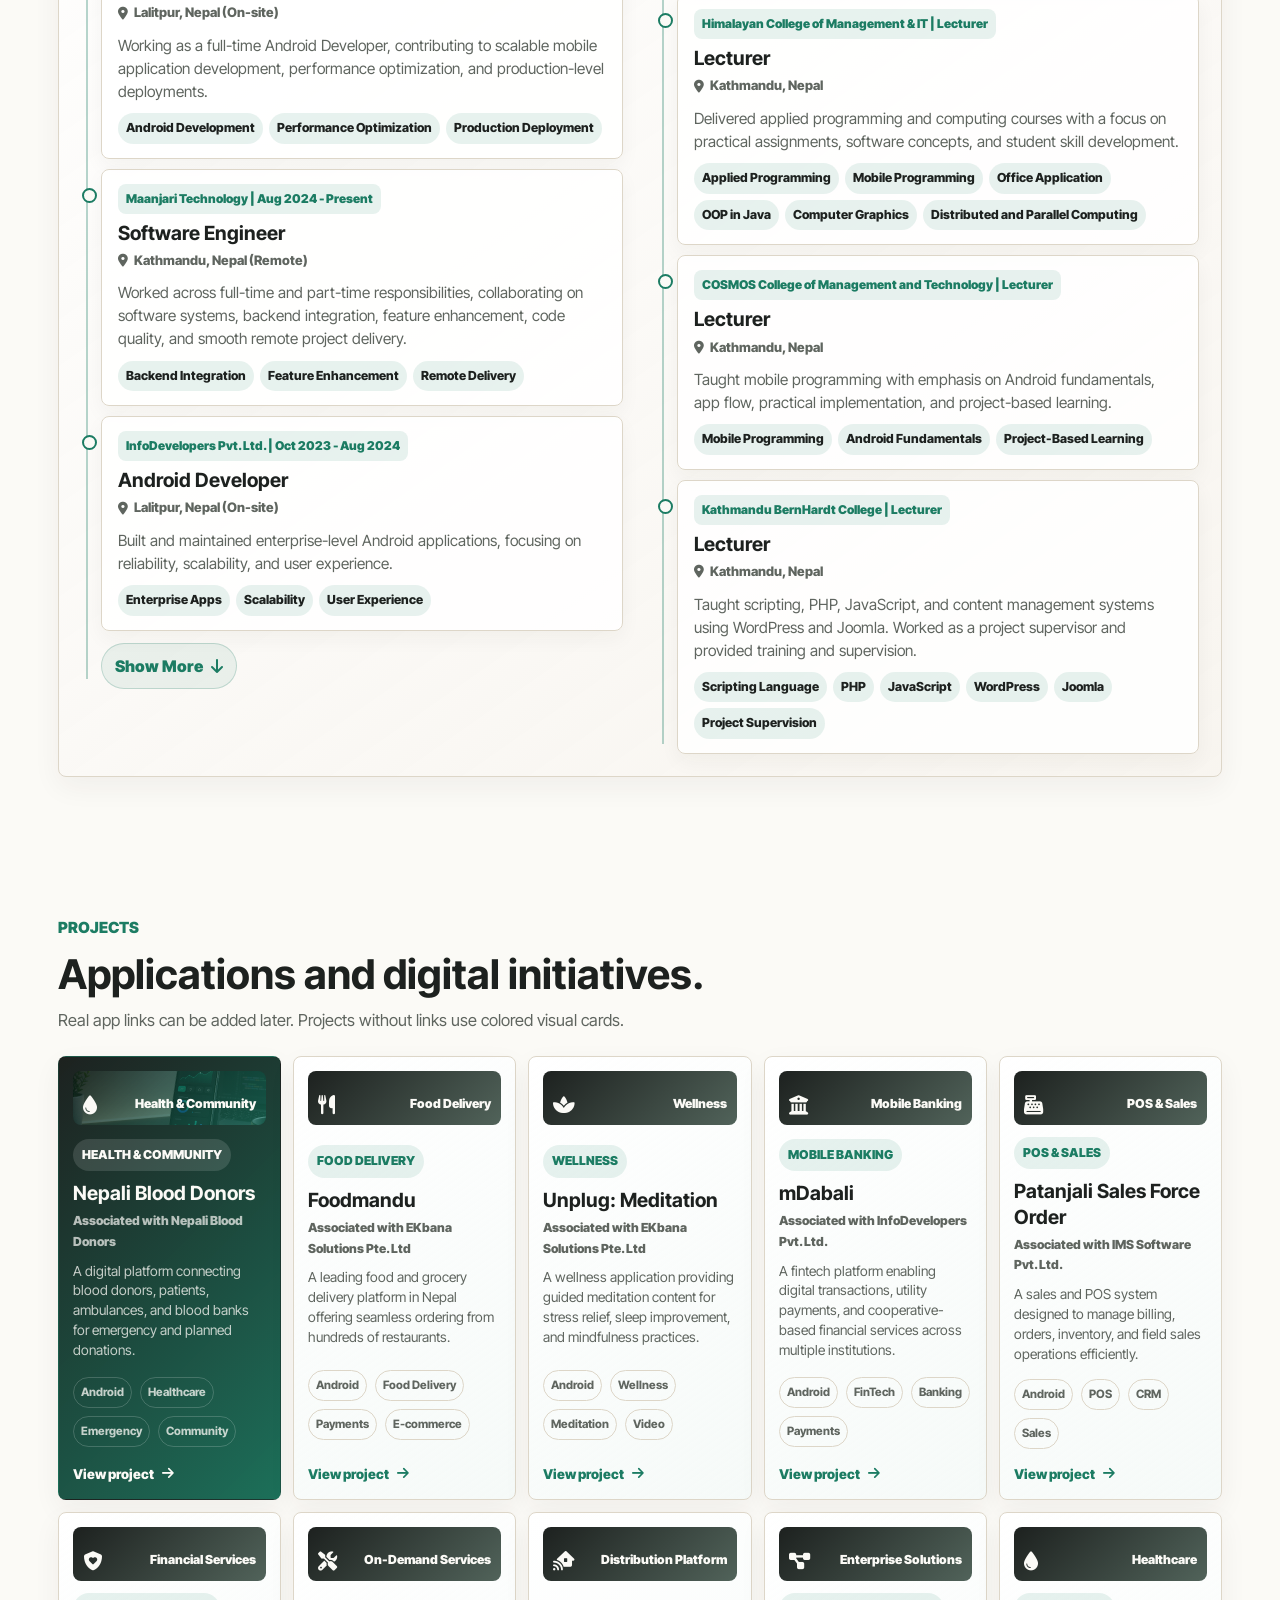
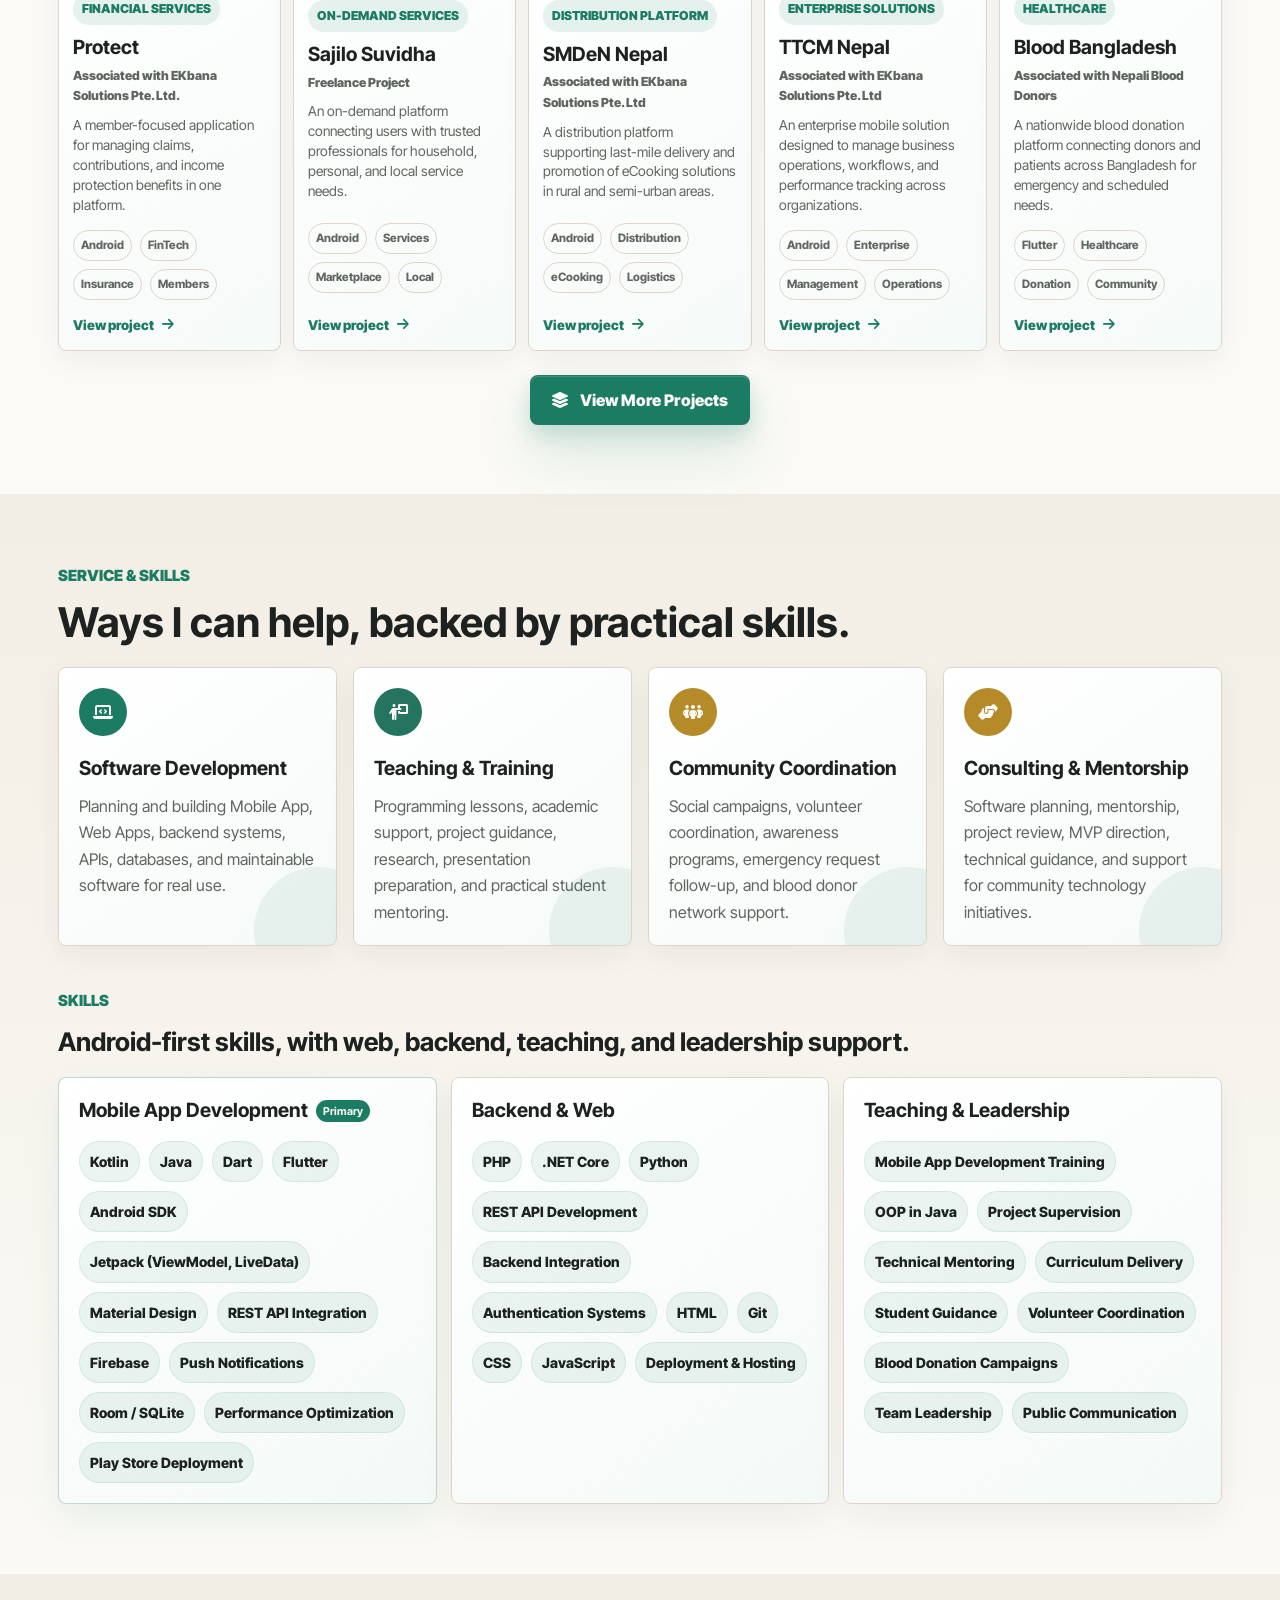
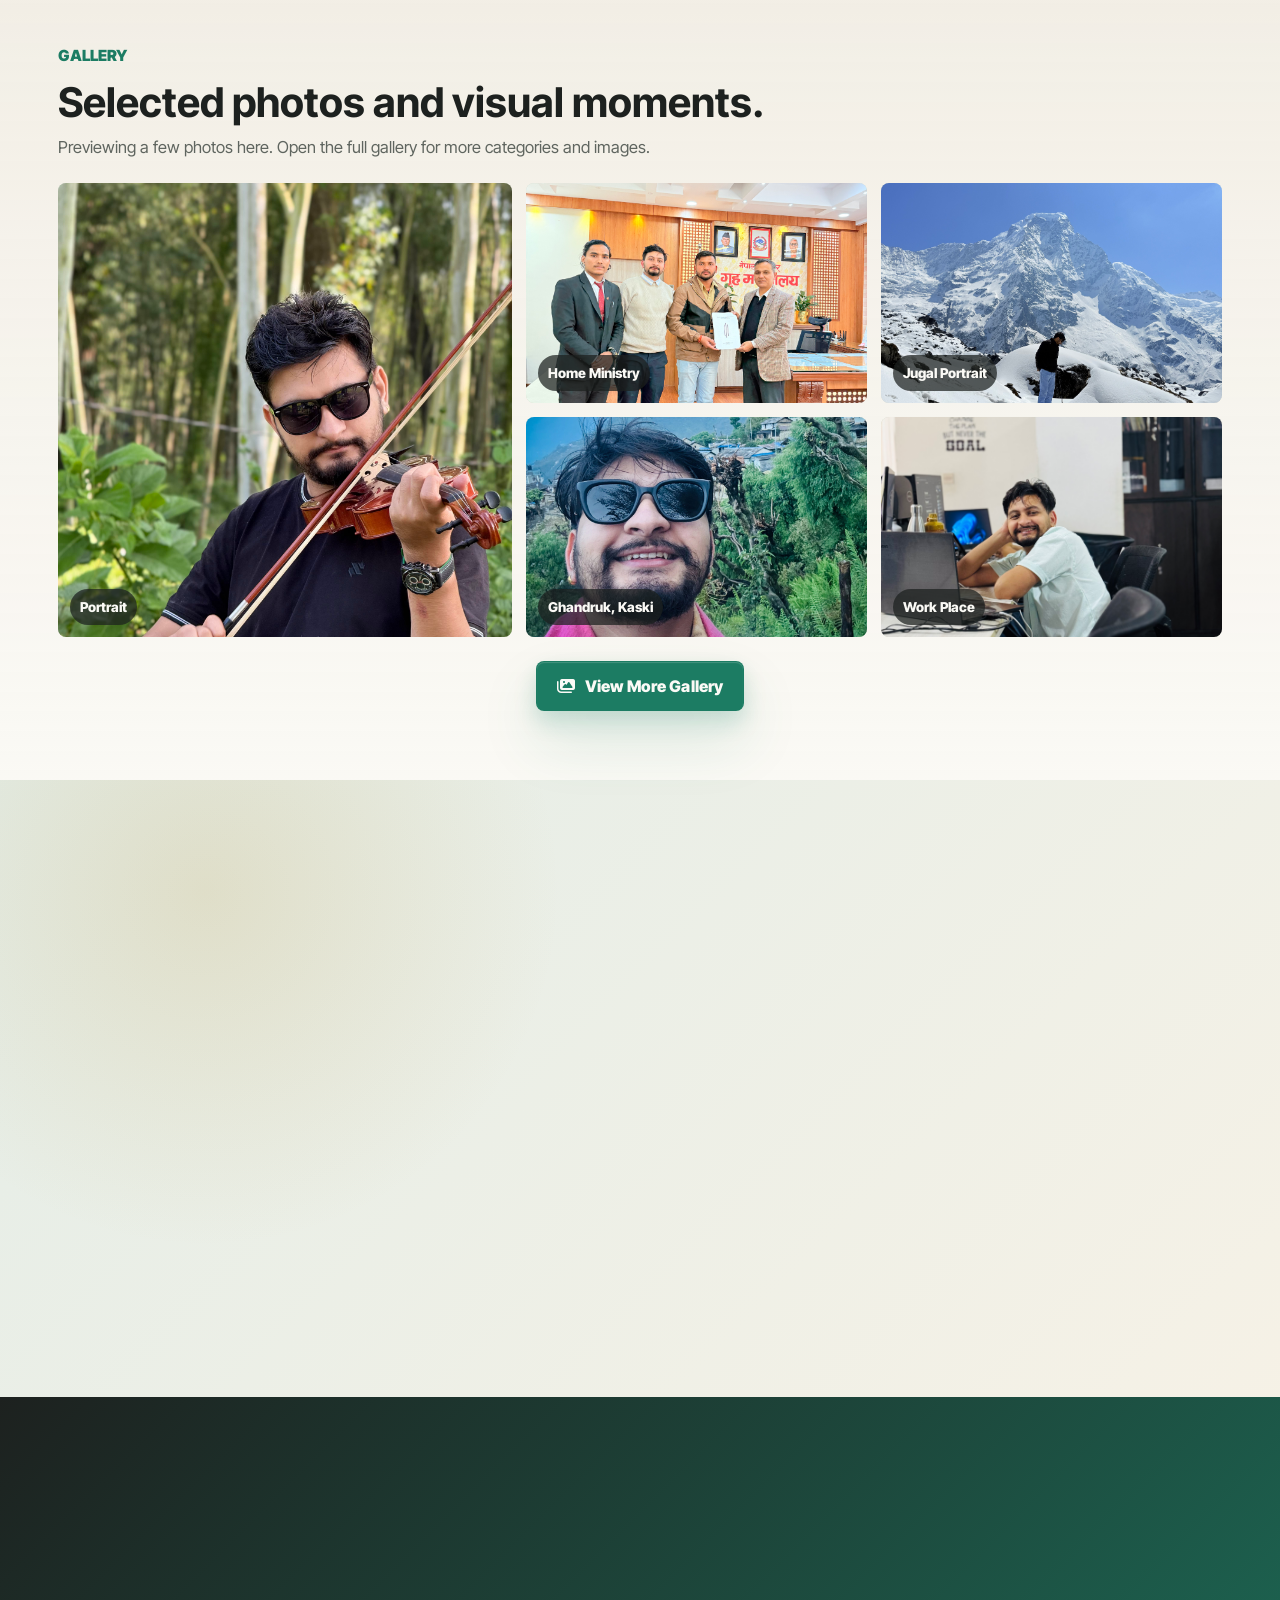
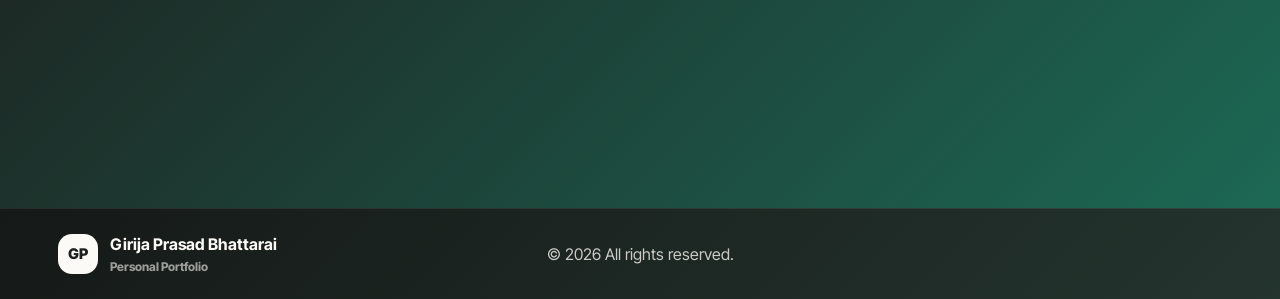
==== commit 8d2f7678: "after final chnages" ====
--- a/index.html
+++ b/index.html
@@ -67,35 +67,35 @@
                 <div class="hero-portrait reveal" aria-hidden="true">
                     <div class="portrait-frame">
                         <div class="portrait-ring"></div>
-                        <img src="assets/gp-photo-nobg.png" alt="">
+                        <img src="assets/gp-photo.png" alt="">
                     </div>
                     <div class="hero-float hero-float-code">
                         <i class="fa-solid fa-code"></i>
-                        <span>Digital products</span>
+                        <span>Digital Products</span>
                     </div>
                     <div class="hero-float hero-float-teach">
                         <i class="fa-solid fa-chalkboard-user"></i>
-                        <span>Practical teaching</span>
+                        <span>Software</span>
                     </div>
                     <div class="hero-float hero-float-social">
                         <i class="fa-solid fa-hand-holding-heart"></i>
-                        <span>Social impact</span>
+                        <span>Social Impact</span>
                     </div>
                     <div class="hero-float hero-float-mobile">
                         <i class="fa-solid fa-mobile-screen-button"></i>
-                        <span>Mobile apps</span>
-                    </div>
-                    <div class="hero-float hero-float-mentor">
+                        <span>Mobile App</span>
+                    </div>
+                    <!-- <div class="hero-float hero-float-mentor">
                         <i class="fa-solid fa-lightbulb"></i>
                         <span>Mentorship</span>
-                    </div>
+                    </div> -->
                     <div class="hero-float hero-float-network">
                         <i class="fa-solid fa-people-group"></i>
-                        <span>Community network</span>
+                        <span>Community</span>
                     </div>
                     <div class="hero-badge">
                         <strong>Open to meaningful work</strong>
-                        <span>Software, teaching, and social impact</span>
+                        <span>Software, Teaching, and Social Impact</span>
                     </div>
                 </div>
             </div>
@@ -107,13 +107,13 @@
         <section id="about" class="section section-anchor">
             <div class="section-title reveal">
                 <p class="kicker">About Me</p>
-                <h2>A focused personal profile across software, teaching, and social work.</h2>
+                <h2>A focused personal profile.</h2>
             </div>
 
             <div class="about-grid about-modern">
                 <article class="story about-card-primary reveal">
                     <p>I am Girija Prasad Bhattarai, a multidisciplinary professional working across software, teaching, and social impact. I build practical digital systems, teach technology with real examples, and lead community-focused work through Nepali Blood Donors.</p>
-                    <p class="signature-text">girijapdbhattarai</p>
+                    <p class="signature-text">gpbhattarai</p>
                     <div class="about-highlights">
                         <span>Software Engineer</span>
                         <span>Lecturer</span>
@@ -125,7 +125,7 @@
                     <span><i class="fa-solid fa-user"></i><strong>Name</strong> Girija Prasad Bhattarai</span>
                     <span><i class="fa-solid fa-location-dot"></i><strong>Temporary Address</strong> Kathmandu, Nepal</span>
                     <span><i class="fa-solid fa-phone"></i><strong>Phone</strong> +9779814976162</span>
-                    <span><i class="fa-solid fa-envelope"></i><strong>Email</strong> info@nepaliblooddonors.com</span>
+                    <span><i class="fa-solid fa-envelope"></i><strong>Email</strong> gpb@nepaliblooddonors.com</span>
                     <span><i class="fa-solid fa-language"></i><strong>Language</strong> Nepali, English, Hindi</span>
                     <span><i class="fa-solid fa-briefcase"></i><strong>Freelance</strong> Available</span>
 
@@ -134,14 +134,14 @@
 
             <div class="section-title role-title reveal">
                 <p class="kicker">Roles of Girija</p>
-                <h3>Four connected roles, one personal mission.</h3>
+                <h2>Four connected roles, one personal mission.</h2>
             </div>
 
             <div class="work-grid">
                 <a class="work-card reveal" href="services/software-development.html">
                     <i class="fa-solid fa-code"></i>
                     <h3>Software Engineer</h3>
-                    <p>Web and mobile development, backend systems, API integration, databases, deployment, and product improvement.</p>
+                    <p>Mobile app, web development, backend systems, API integration, databases, deployment, and product improvement.</p>
                 </a>
                 <a class="work-card reveal" href="services/teaching-training.html">
                     <i class="fa-solid fa-chalkboard-user"></i>
@@ -250,11 +250,61 @@
                 <h3>Android-first skills, with web, backend, teaching, and leadership support.</h3>
             </div>
 
-            <div class="skills-board reveal service-skills-board">
-                <div class="skill-column primary-skill"><h3>Android Development</h3><div class="skill-list"><span>Kotlin</span><span>Java</span><span>Android SDK</span><span>Jetpack</span><span>Material Design</span><span>REST API Integration</span><span>Firebase</span><span>Room / Local Storage</span><span>Push Notifications</span><span>Play Store Release</span><span>Debugging</span><span>Performance Optimization</span><span>Production Deployment</span></div></div>
-                <div class="skill-column"><h3>Web & Backend</h3><div class="skill-list"><span>HTML</span><span>CSS</span><span>JavaScript</span><span>PHP</span><span>Node.js</span><span>Backend Integration</span><span>REST APIs</span><span>MySQL</span><span>Databases</span><span>Git</span><span>Deployment</span><span>Admin Workflows</span></div></div>
-                <div class="skill-column"><h3>Teaching & Leadership</h3><div class="skill-list"><span>Mobile Programming</span><span>OOP in Java</span><span>Project Supervision</span><span>Technical Training</span><span>Mentoring</span><span>Volunteer Coordination</span><span>Blood Donor Network</span><span>Team Coordination</span><span>Public Communication</span><span>Problem Solving</span></div></div>
-            </div>
+          <div class="skills-board reveal service-skills-board">
+
+    <div class="skill-column primary-skill">
+        <h3>Mobile App Development</h3>
+        <div class="skill-list">
+            <span>Kotlin</span>
+            <span>Java</span>
+            <span>Dart</span>
+            <span>Flutter</span>
+            <span>Android SDK</span>
+            <span>Jetpack (ViewModel, LiveData)</span>
+            <span>Material Design</span>
+            <span>REST API Integration</span>
+            <span>Firebase</span>
+            <span>Push Notifications</span>
+            <span>Room / SQLite</span>
+            <span>Performance Optimization</span>
+            <span>Play Store Deployment</span>
+        </div>
+    </div>
+
+    <div class="skill-column">
+        <h3>Backend & Web</h3>
+        <div class="skill-list">
+            <span>PHP</span>
+            <span>.NET Core</span>
+            <span>Python</span>
+            <span>REST API Development</span>
+            <span>Backend Integration</span>
+            <span>Authentication Systems</span>
+            <span>HTML</span>
+            <span>Git</span>
+            <span>CSS</span>
+            <span>JavaScript</span>
+            <span>Deployment & Hosting</span>
+        </div>
+    </div>
+
+    <div class="skill-column">
+        <h3>Teaching & Leadership</h3>
+        <div class="skill-list">
+            <span>Mobile App Development Training</span>
+            <span>OOP in Java</span>
+            <span>Project Supervision</span>
+            <span>Technical Mentoring</span>
+            <span>Curriculum Delivery</span>
+            <span>Student Guidance</span>
+            <span>Volunteer Coordination</span>
+            <span>Blood Donation Campaigns</span>
+            <span>Team Leadership</span>
+            <span>Public Communication</span>
+        </div>
+    </div>
+
+</div>
         </section>
 
         <section id="gallery" class="section muted-section section-anchor">
@@ -264,14 +314,7 @@
                 <p class="section-note">Previewing a few photos here. Open the full gallery for more categories and images.</p>
             </div>
 
-            <div class="gallery-filters reveal" aria-label="Gallery filters">
-                <button class="gallery-filter active" type="button" data-filter="all">All</button>
-                <button class="gallery-filter" type="button" data-filter="girija">Girija's Photo</button>
-                <button class="gallery-filter" type="button" data-filter="work">Work & Teaching</button>
-                <button class="gallery-filter" type="button" data-filter="social">Social Work</button>
-                <button class="gallery-filter" type="button" data-filter="nature">Nature</button>
-                <button class="gallery-filter" type="button" data-filter="random">Random</button>
-            </div>
+          
 
             <div class="photo-grid gallery-preview" id="gallery-preview-list"></div>
 
@@ -288,20 +331,20 @@
             </div>
 
             <div class="resume-grid">
-                <a class="resume-card reveal" href="resumes/developer-resume.html">
+                <a class="resume-card reveal" href="#">
                     <span class="resume-icon"><i class="fa-solid fa-laptop-code"></i></span>
                     <span class="resume-content">
-                        <small>Software CV</small>
-                        <strong>Developer Resume</strong>
+                        <small>Developer CV</small>
+                        <strong>Android Developer Resume</strong>
                         <em>Application development, backend work, databases, APIs, deployment, and software project experience.</em>
                     </span>
                     <b>View &amp; Download Resume <i class="fa-solid fa-arrow-right"></i></b>
                 </a>
-                <a class="resume-card reveal" href="resumes/lecturer-resume.html">
+                <a class="resume-card reveal" href="#">
                     <span class="resume-icon"><i class="fa-solid fa-user-graduate"></i></span>
                     <span class="resume-content">
                         <small>Academic CV</small>
-                        <strong>Lecturer Resume</strong>
+                        <strong>Lecturer CV</strong>
                         <em>Colleges taught, subjects, student mentoring, academic project guidance, and teaching responsibilities.</em>
                     </span>
                     <b>Open &amp; Download CV <i class="fa-solid fa-arrow-right"></i></b>
@@ -325,7 +368,7 @@
                         <a href="https://www.instagram.com/" target="_blank" rel="noreferrer"><i class="fa-brands fa-instagram"></i> Instagram</a>
                     </div>
                     <div class="contact-methods">
-                        <a href="mailto:info@nepaliblooddonors.com"><i class="fa-solid fa-envelope"></i><span><strong>Email</strong>info@nepaliblooddonors.com</span></a>
+                        <a href="mailto:info@nepaliblooddonors.com"><i class="fa-solid fa-envelope"></i><span><strong>Email</strong>gpb@nepaliblooddonors.com</span></a>
                         <a href="tel:+9779814976162"><i class="fa-solid fa-phone"></i><span><strong>Phone</strong>+9779814976162</span></a>
                     </div>
                 </div>
--- a/style.css
+++ b/style.css
@@ -469,7 +469,6 @@
     font-weight: 830;
     letter-spacing: 0.075em;
     line-height: 1.25;
-    text-transform: uppercase;
 }
 
 .welcome {
